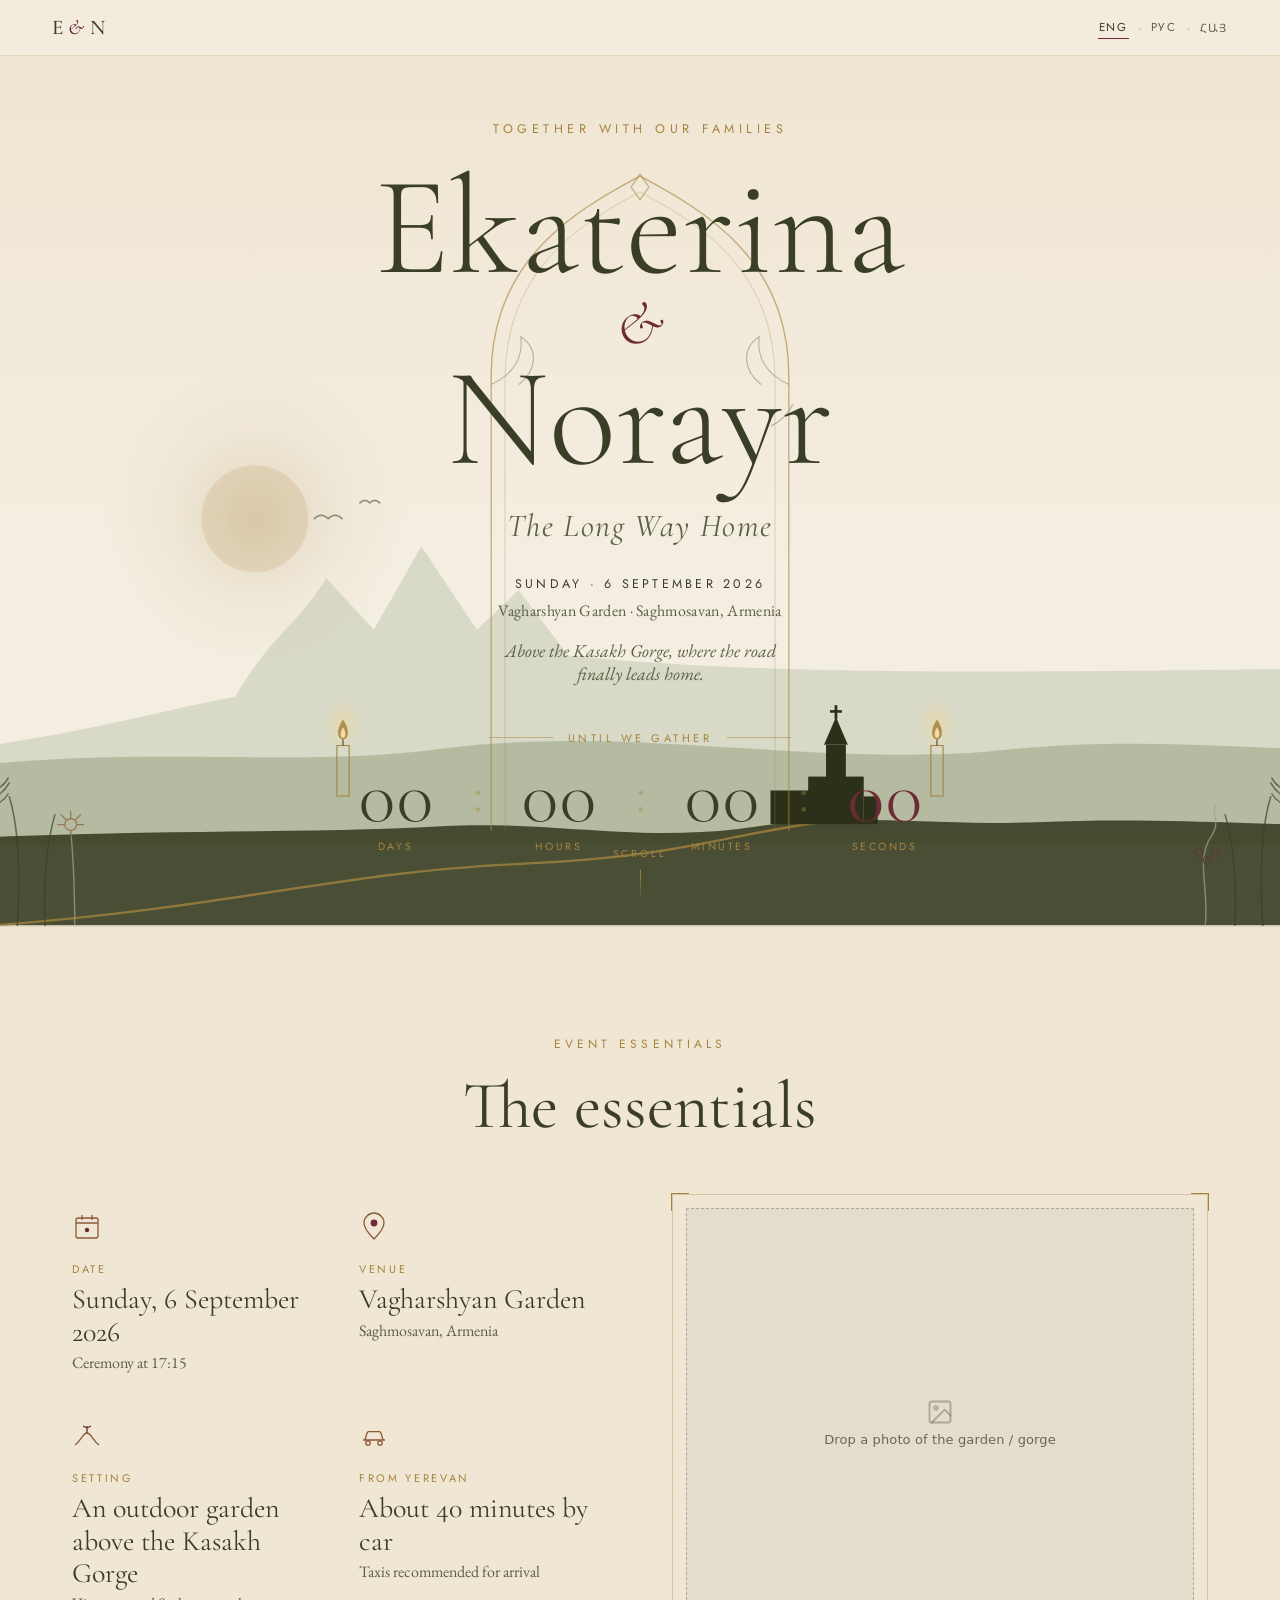
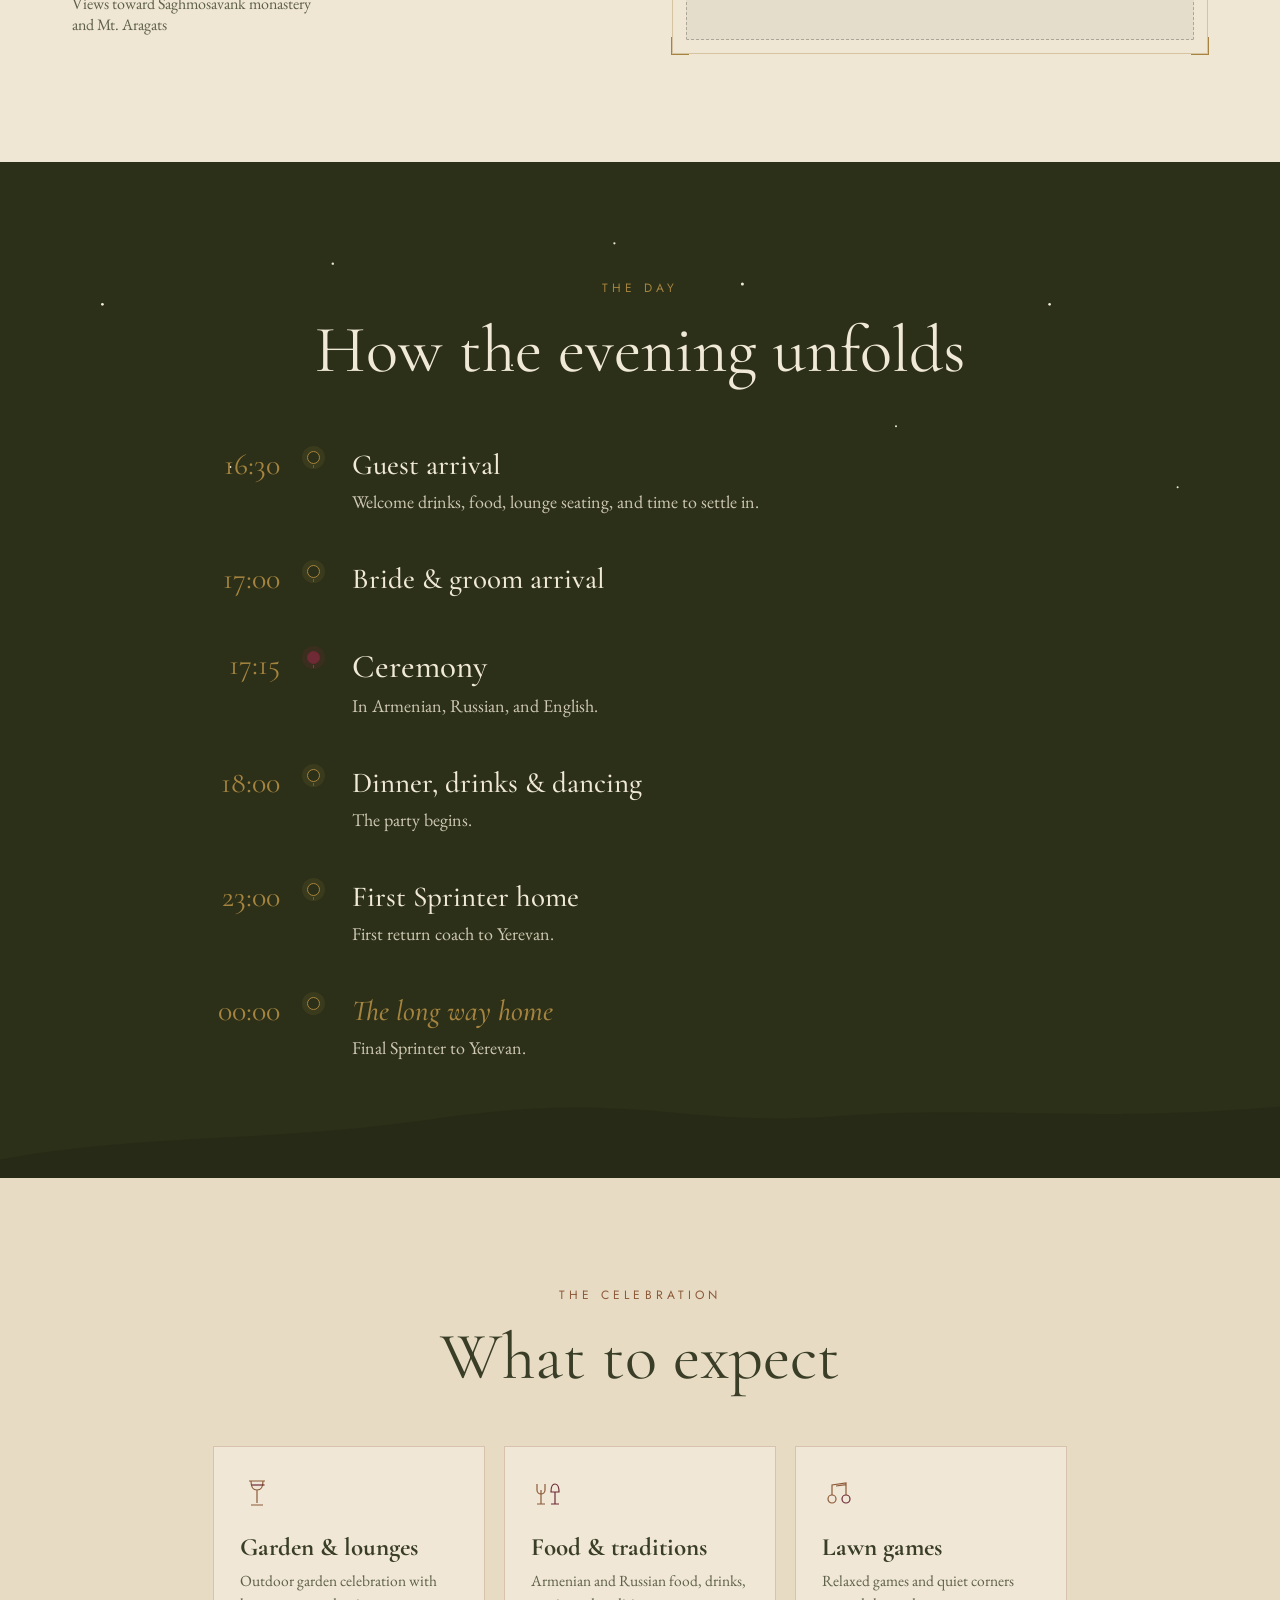
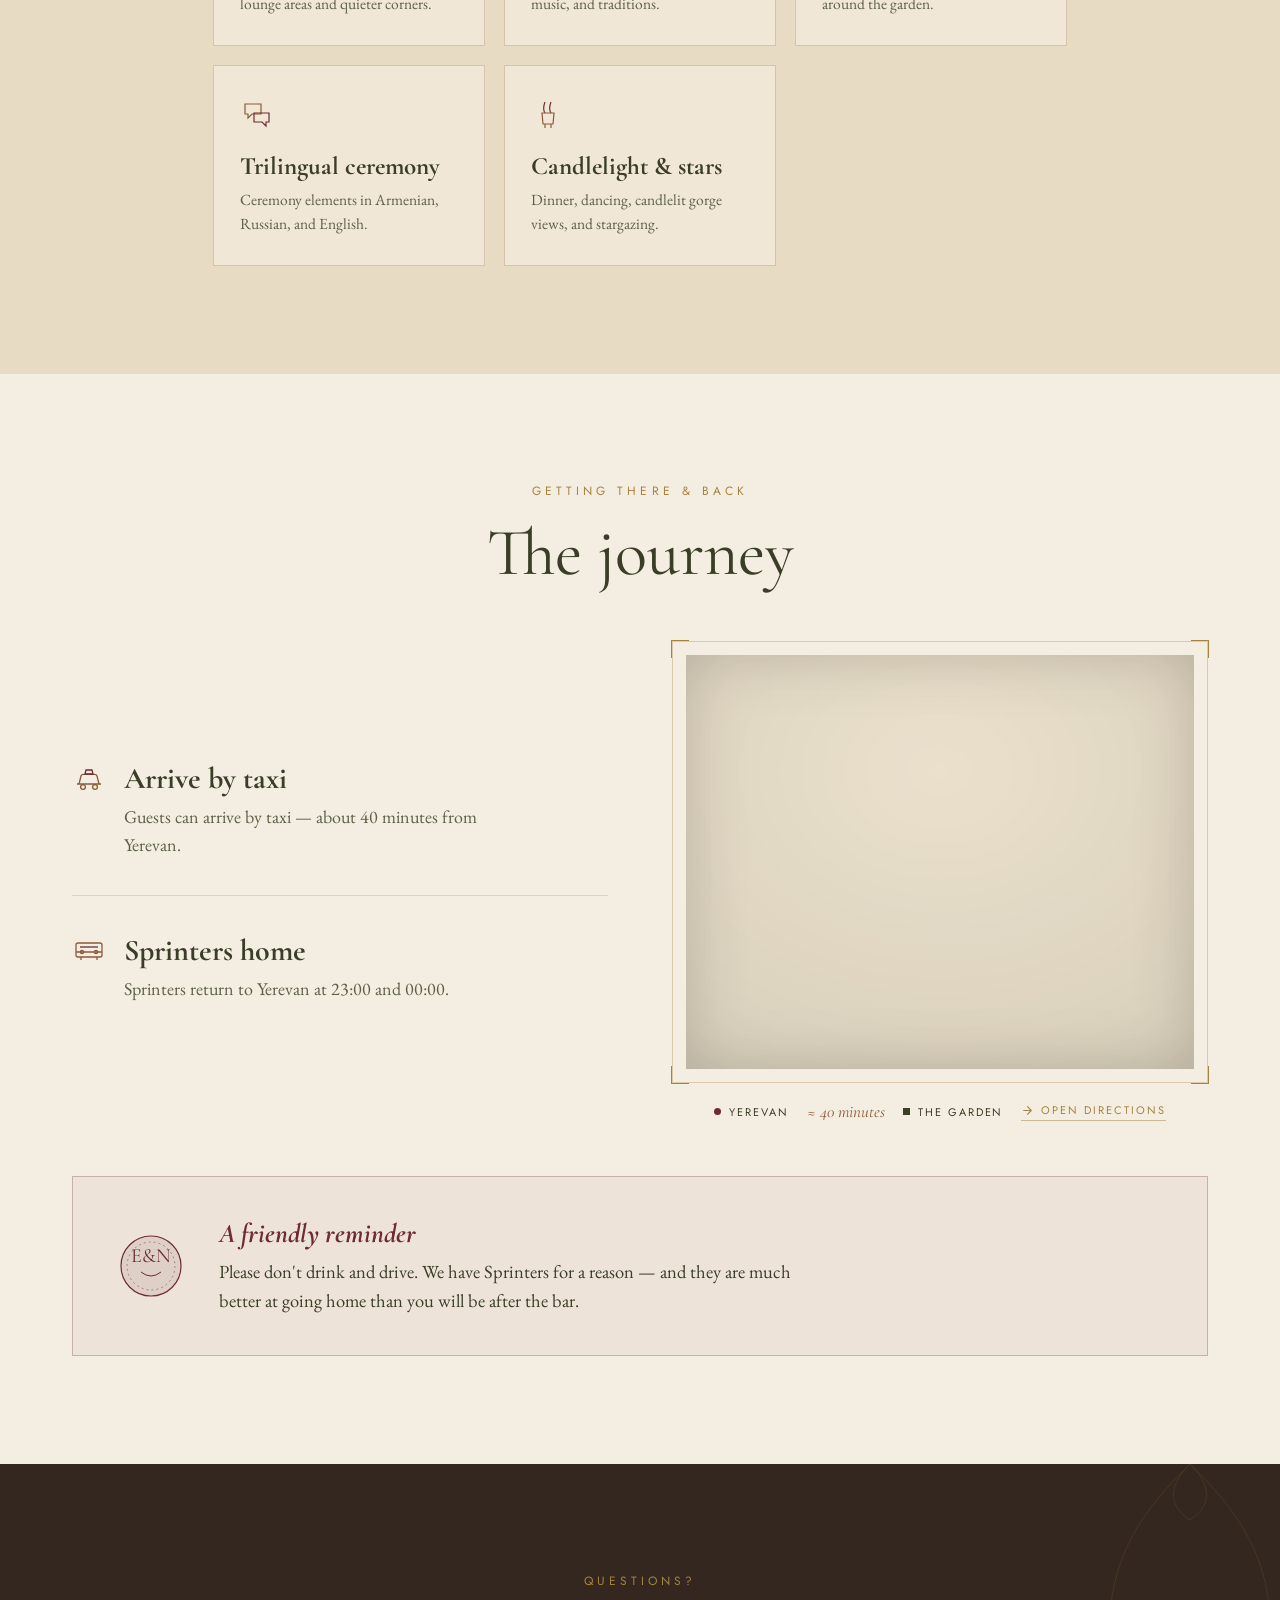
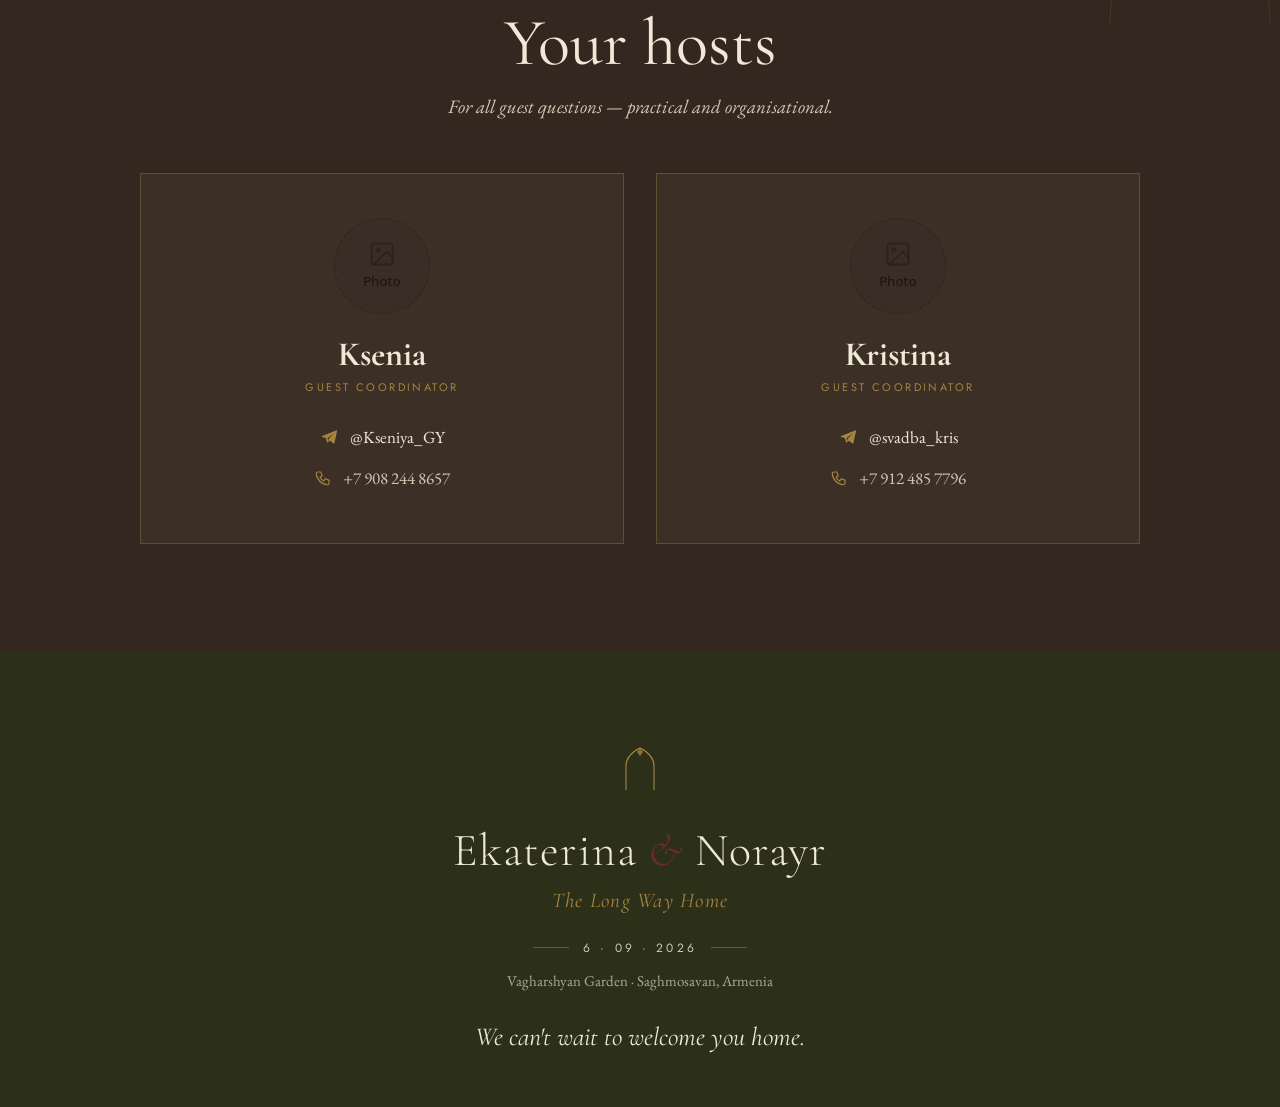
==== site/index.html @ d7fe20a7 "Fix venue map pin to exact Vagharshyan Garden coordinates The marker was at 40.3289,44.3964 — that r" ====
<!DOCTYPE html>
<html lang="en">
<head>
<meta charset="utf-8">
<meta name="viewport" content="width=device-width, initial-scale=1">
<meta name="color-scheme" content="light">
<meta name="theme-color" content="#f4eee2">
<meta name="referrer" content="strict-origin-when-cross-origin">
<title>Ekaterina & Norayr · The Long Way Home</title>
<meta name="description" content="The Long Way Home — Ekaterina & Norayr, Sunday 6 September 2026, Vagharshyan Garden above the Kasakh Gorge, Armenia.">

<!-- ============================================================
     Public URL. ↓↓↓ When you point a custom domain at the site,
     replace this ONE value and the og:image / canonical / sitemap
     URLs follow. Default assumes GitHub Pages for the Nor246/Wedding
     repo: https://nor246.github.io/Wedding/
     ============================================================ -->
<link rel="canonical" href="https://nor246.github.io/Wedding/">

<!-- Open Graph (WhatsApp, Telegram, iMessage, Facebook) -->
<meta property="og:type" content="website">
<meta property="og:site_name" content="Ekaterina & Norayr">
<meta property="og:title" content="Ekaterina & Norayr · The Long Way Home">
<meta property="og:description" content="Sunday 6 September 2026 · Vagharshyan Garden, Saghmosavan, Armenia. Above the Kasakh Gorge, where the road finally leads home.">
<meta property="og:url" content="https://nor246.github.io/Wedding/">
<meta property="og:image" content="https://nor246.github.io/Wedding/og-image.png">
<meta property="og:image:width" content="1200">
<meta property="og:image:height" content="630">
<meta property="og:image:alt" content="Ekaterina & Norayr — The Long Way Home, 6 September 2026">
<meta property="og:locale" content="en_US">
<meta property="og:locale:alternate" content="ru_RU">
<meta property="og:locale:alternate" content="hy_AM">

<!-- Twitter / X -->
<meta name="twitter:card" content="summary_large_image">
<meta name="twitter:title" content="Ekaterina & Norayr · The Long Way Home">
<meta name="twitter:description" content="Sunday 6 September 2026 · Vagharshyan Garden, Saghmosavan, Armenia.">
<meta name="twitter:image" content="https://nor246.github.io/Wedding/og-image.png">

<!-- Icons -->
<link rel="icon" href="favicon.svg" type="image/svg+xml">
<link rel="icon" href="favicon-32.png" sizes="32x32" type="image/png">
<link rel="apple-touch-icon" href="apple-touch-icon.png">
<link rel="manifest" href="site.webmanifest">

<link rel="preconnect" href="https://fonts.googleapis.com">
<link rel="preconnect" href="https://fonts.gstatic.com" crossorigin>
<link href="https://fonts.googleapis.com/css2?family=Cormorant+Garamond:ital,wght@0,300;0,400;0,500;0,600;1,300;1,400;1,500&family=EB+Garamond:ital,wght@0,400;0,500;1,400&family=Jost:wght@300;400;500&family=Noto+Serif+Armenian:wght@300;400;500;600&family=Noto+Sans+Armenian:wght@300;400;500&display=swap" rel="stylesheet">
<link rel="stylesheet" href="css/styles.css">
<script src="js/image-slot.js" defer></script>
<script src="js/main.js" defer></script>
</head>
<body>
<a class="skip-link" href="#main">Skip to content</a>
<div id="top" style="--linen:#f4eee2;--linen2:#efe6d4;--stone:#e7dbc4;--sand:#dbcdb0;--olive:#3b4025;--olive-deep:#2c3019;--ink:#3a3e26;--ink-soft:#5d6047;--sage:#9aa583;--sage-soft:#bcc3aa;--cognac:#8c5a38;--leather:#33271f;--brass:#a6843f;--wine:#6e2a35;--accent:#6e2a35;--cream:#f1e9d8;--cream-soft:#cfc8b2;--sky-top:#efe4d0;--sky-bot:#f4eee2;--glow:0.55;position:relative;width:100%;min-height:100vh;background:var(--linen);font-family:'EB Garamond','Noto Serif Armenian',serif;color:var(--ink)">

<!-- ============ NAV ============ -->
<nav aria-label="Primary" style="position:fixed;top:0;left:0;right:0;z-index:60;display:flex;align-items:center;justify-content:space-between;padding:15px clamp(18px,5vw,52px);backdrop-filter:blur(11px);-webkit-backdrop-filter:blur(11px);background:rgba(244,238,226,.74);border-bottom:1px solid rgba(166,132,63,.2)">
  <a href="#top" aria-label="Ekaterina & Norayr — home" style="font-family:'Cormorant Garamond',serif;font-weight:500;font-size:21px;letter-spacing:.12em;color:var(--ink);text-decoration:none">E<span style="color:var(--accent);font-style:italic;margin:0 .14em">&amp;</span>N</a>
  <div role="group" aria-label="Language" style="display:flex;align-items:center;gap:9px">
    <button class="lang-btn" data-lang="en" lang="en" aria-pressed="true" style="background:none;border:none;border-bottom:1px solid var(--accent);cursor:pointer;font-family:'Jost','Noto Sans Armenian',sans-serif;font-size:11.5px;letter-spacing:.14em;color:var(--ink);padding:3px 1px">ENG</button>
    <span aria-hidden="true" style="color:var(--brass);opacity:.5">·</span>
    <button class="lang-btn" data-lang="ru" lang="ru" aria-pressed="false" style="background:none;border:none;border-bottom:1px solid transparent;cursor:pointer;font-family:'Jost','Noto Sans Armenian',sans-serif;font-size:11.5px;letter-spacing:.14em;color:var(--ink-soft);padding:3px 1px">РУС</button>
    <span aria-hidden="true" style="color:var(--brass);opacity:.5">·</span>
    <button class="lang-btn" data-lang="hy" lang="hy" aria-pressed="false" style="background:none;border:none;border-bottom:1px solid transparent;cursor:pointer;font-family:'Noto Sans Armenian',sans-serif;font-size:11.5px;letter-spacing:.1em;color:var(--ink-soft);padding:3px 1px">ՀԱՅ</button>
  </div>
</nav>
<main id="main">

<!-- ============ HERO ============ -->
<header style="position:relative;min-height:100vh;display:flex;flex-direction:column;align-items:center;justify-content:center;text-align:center;padding:120px clamp(18px,5vw,52px) 72px;overflow:hidden;background:linear-gradient(180deg,var(--sky-top),var(--sky-bot) 62%)">

  <!-- landscape (gorge + monastery) -->
  <div data-scene="gorge" data-parallax data-speed="0.10" style="position:absolute;left:-2%;right:-2%;bottom:0;height:60%;z-index:1;pointer-events:none">
    <svg aria-hidden="true" focusable="false" viewBox="0 0 1440 560" preserveAspectRatio="xMidYMax slice" width="100%" height="100%" style="display:block">
      <defs>
        <radialGradient id="sun" cx="50%" cy="50%" r="50%">
          <stop offset="0%" stop-color="var(--brass)" stop-opacity="0.4"/>
          <stop offset="60%" stop-color="var(--brass)" stop-opacity="0.08"/>
          <stop offset="100%" stop-color="var(--brass)" stop-opacity="0"/>
        </radialGradient>
      </defs>
      <circle cx="332" cy="150" r="150" fill="url(#sun)" style="opacity:var(--glow)"/>
      <circle cx="332" cy="150" r="54" fill="var(--brass)" opacity="0.16"/>
      <!-- distant Mt Aragats massif -->
      <path d="M-40,392 C150,372 230,344 312,330 C352,262 372,262 404,210 L452,262 L500,178 L556,262 L598,222 L648,288 C840,308 1080,306 1480,300 L1480,470 L-40,470 Z" fill="var(--sage-soft)" opacity="0.5"/>
      <!-- mid ridge -->
      <path d="M-40,410 C200,372 360,404 520,382 C720,356 900,404 1100,382 C1250,368 1380,388 1480,382 L1480,478 L-40,478 Z" fill="var(--sage)" opacity="0.55"/>
      <!-- near plateau (gorge rim) -->
      <path d="M-40,476 C200,462 380,468 520,460 C640,454 720,478 840,460 C940,446 1010,460 1120,456 C1260,450 1380,462 1480,458 L1480,560 L-40,560 Z" fill="var(--olive)" opacity="0.92"/>
      <!-- winding road home (draws in) -->
      <path pathLength="1" d="M70,560 C320,540 420,506 600,498 C760,491 800,470 902,456" fill="none" stroke="var(--brass)" stroke-width="2.4" stroke-linecap="round" opacity="0.75" style="stroke-dasharray:1;stroke-dashoffset:1;animation:drawIn 2.6s ease .5s forwards"/>
      <!-- Saghmosavank silhouette -->
      <g fill="var(--olive-deep)">
        <rect x="852" y="424" width="40" height="34"/>
        <rect x="890" y="410" width="56" height="48"/>
        <rect x="946" y="430" width="14" height="28"/>
        <rect x="908" y="378" width="20" height="34"/>
        <path d="M906,378 L918,350 L930,378 Z"/>
        <rect x="916.6" y="338" width="2.8" height="14"/>
        <rect x="912" y="343" width="12" height="2.6"/>
      </g>
      <!-- birds -->
      <g fill="none" stroke="var(--olive-deep)" stroke-width="1.6" stroke-linecap="round" opacity="0.5">
        <path d="M392,150 q7,-7 14,0 q7,-7 14,0"/>
        <path d="M438,134 q5,-5 10,0 q5,-5 10,0"/>
      </g>
    </svg>
  </div>

  <!-- foreground botanicals -->
  <div data-parallax data-speed="0.26" style="position:absolute;left:0;right:0;bottom:0;height:30%;z-index:3;pointer-events:none">
    <svg aria-hidden="true" focusable="false" viewBox="0 0 1440 280" preserveAspectRatio="xMidYMax slice" width="100%" height="100%" style="display:block">
      <g fill="none" stroke="var(--olive)" stroke-width="1.5" stroke-linecap="round" opacity="0.7">
        <!-- left wheat / grasses -->
        <path d="M64,280 C58,220 60,180 70,150"/>
        <path d="M92,280 C96,214 92,176 84,150"/>
        <path d="M120,280 C118,230 122,196 130,168"/>
        <g stroke-width="1.3">
          <path d="M70,150 q-9,-5 -14,-14 M70,150 q9,-5 14,-14 M70,143 q-9,-4 -13,-12 M70,143 q9,-4 13,-12 M70,158 q-9,-4 -13,-11 M70,158 q9,-4 13,-11"/>
        </g>
        <!-- a wildflower left -->
        <path d="M150,280 C150,236 148,206 146,184" stroke="var(--sage)"/>
        <g stroke="var(--cognac)" stroke-width="1.3"><circle cx="146" cy="178" r="6" fill="none"/><path d="M146,172 v-7 M146,184 v6 M140,178 h-7 M152,178 h7 M141,173 l-5,-5 M151,173 l5,-5"/></g>
        <!-- right wheat / grasses -->
        <path d="M1376,280 C1382,220 1380,180 1370,150"/>
        <path d="M1348,280 C1344,214 1348,176 1356,150"/>
        <path d="M1320,280 C1322,230 1318,196 1310,168"/>
        <g stroke-width="1.3"><path d="M1370,150 q-9,-5 -14,-14 M1370,150 q9,-5 14,-14 M1370,143 q-9,-4 -13,-12 M1370,143 q9,-4 13,-12 M1370,158 q-9,-4 -13,-11 M1370,158 q9,-4 13,-11"/></g>
        <!-- grapevine right -->
        <path d="M1290,280 C1294,240 1280,214 1296,190 C1306,176 1296,166 1300,158" stroke="var(--sage)"/>
        <g stroke="var(--wine)" stroke-width="1.1" fill="none"><circle cx="1284" cy="206" r="4"/><circle cx="1292" cy="214" r="4"/><circle cx="1300" cy="208" r="4"/></g>
      </g>
    </svg>
  </div>

  <!-- ceremony arch behind content -->
  <svg aria-hidden="true" focusable="false" data-scene="arch" viewBox="0 0 600 780" preserveAspectRatio="xMidYMid meet" style="position:absolute;left:50%;top:48%;transform:translate(-50%,-50%);width:min(640px,94vw);height:min(86vh,820px);z-index:2;pointer-events:none">
    <path pathLength="1" d="M150,780 L150,322 C150,206 232,156 300,120 C368,156 450,206 450,322 L450,780" fill="none" stroke="var(--brass)" stroke-width="1.4" opacity="0.6" style="stroke-dasharray:1;stroke-dashoffset:1;animation:drawIn 2.8s ease .3s forwards"/>
    <path pathLength="1" d="M164,780 L164,326 C164,214 240,168 300,136 C360,168 436,214 436,326 L436,780" fill="none" stroke="var(--brass)" stroke-width="0.9" opacity="0.34" style="stroke-dasharray:1;stroke-dashoffset:1;animation:drawIn 2.8s ease .5s forwards"/>
    <!-- keystone -->
    <path d="M300,118 l9,13 l-9,13 l-9,-13 Z" fill="none" stroke="var(--brass)" stroke-width="1.2" opacity="0.6"/>
    <!-- climbing sprigs at springline -->
    <g fill="none" stroke="var(--sage)" stroke-width="1.2" opacity="0.7">
      <path d="M150,330 C176,318 182,300 180,282 C198,294 196,316 178,330"/>
      <path d="M450,330 C424,318 418,300 420,282 C402,294 404,316 422,330"/>
      <path d="M168,372 q-16,-8 -22,-22 M432,372 q16,-8 22,-22"/>
    </g>
  </svg>

  <!-- candles flanking -->
  <svg aria-hidden="true" focusable="false" style="position:absolute;left:max(6%,calc(50% - 320px));bottom:13%;width:46px;z-index:4;pointer-events:none" viewBox="0 0 60 140">
    <defs><radialGradient id="cg1" cx="50%" cy="40%" r="50%"><stop offset="0%" stop-color="#f4dca0" stop-opacity="0.9"/><stop offset="100%" stop-color="#f4dca0" stop-opacity="0"/></radialGradient></defs>
    <ellipse cx="30" cy="40" rx="26" ry="34" fill="url(#cg1)" style="opacity:var(--glow)"/>
    <rect x="22" y="62" width="16" height="66" fill="none" stroke="var(--brass)" stroke-width="1.4"/>
    <line x1="30" y1="62" x2="30" y2="54" stroke="var(--olive)" stroke-width="1.4"/>
    <g style="transform-origin:30px 48px;animation:flicker 2.6s ease-in-out infinite">
      <path d="M30,28 C40,42 37,54 30,54 C23,54 20,42 30,28 Z" fill="var(--brass)" opacity="0.85"/>
      <path d="M30,38 C35,45 33,52 30,52 C27,52 25,46 30,38 Z" fill="#f4dca0"/>
    </g>
  </svg>
  <svg aria-hidden="true" focusable="false" style="position:absolute;right:max(6%,calc(50% - 320px));bottom:13%;width:46px;z-index:4;pointer-events:none" viewBox="0 0 60 140">
    <defs><radialGradient id="cg2" cx="50%" cy="40%" r="50%"><stop offset="0%" stop-color="#f4dca0" stop-opacity="0.9"/><stop offset="100%" stop-color="#f4dca0" stop-opacity="0"/></radialGradient></defs>
    <ellipse cx="30" cy="40" rx="26" ry="34" fill="url(#cg2)" style="opacity:var(--glow)"/>
    <rect x="22" y="62" width="16" height="66" fill="none" stroke="var(--brass)" stroke-width="1.4"/>
    <line x1="30" y1="62" x2="30" y2="54" stroke="var(--olive)" stroke-width="1.4"/>
    <g style="transform-origin:30px 48px;animation:flicker 2.9s ease-in-out infinite .4s">
      <path d="M30,28 C40,42 37,54 30,54 C23,54 20,42 30,28 Z" fill="var(--brass)" opacity="0.85"/>
      <path d="M30,38 C35,45 33,52 30,52 C27,52 25,46 30,38 Z" fill="#f4dca0"/>
    </g>
  </svg>

  <!-- hero content -->
  <div style="position:relative;z-index:5;display:flex;flex-direction:column;align-items:center;max-width:760px">
    <p data-i18n="hero.eyebrow" style="font-family:'Jost','Noto Sans Armenian',sans-serif;font-size:12.5px;font-weight:400;letter-spacing:.36em;text-transform:uppercase;color:var(--brass);margin:0 0 26px;animation:reveal 1s ease .1s both">Together with our families</p>
    <h1 style="margin:0;font-family:'Cormorant Garamond','Noto Serif Armenian',serif;font-weight:300;line-height:.92;color:var(--ink);letter-spacing:.012em">
      <span data-i18n="hero.n1" style="display:block;font-size:clamp(52px,11vw,140px);animation:reveal 1.1s ease .2s both">Ekaterina</span>
      <span style="display:block;font-style:italic;font-weight:300;color:var(--accent);font-size:clamp(26px,5vw,62px);margin:.04em 0;animation:reveal 1.1s ease .34s both">&amp;</span>
      <span data-i18n="hero.n2" style="display:block;font-size:clamp(52px,11vw,140px);animation:reveal 1.1s ease .46s both">Norayr</span>
    </h1>
    <p data-i18n="hero.tagline" style="font-family:'Cormorant Garamond','Noto Serif Armenian',serif;font-style:italic;font-weight:400;font-size:clamp(19px,2.5vw,32px);color:var(--ink-soft);letter-spacing:.05em;margin:22px 0 0;animation:reveal 1.1s ease .6s both">The Long Way Home</p>

    <div style="display:flex;flex-direction:column;align-items:center;gap:7px;margin-top:30px;animation:reveal 1.1s ease .74s both">
      <p data-i18n="hero.date" style="margin:0;font-family:'Jost','Noto Sans Armenian',sans-serif;font-size:12.5px;letter-spacing:.26em;text-transform:uppercase;color:var(--ink)">Sunday · 6 September 2026</p>
      <p data-i18n="hero.venue" style="margin:0;font-family:'EB Garamond','Noto Serif Armenian',serif;font-size:16px;color:var(--ink-soft);letter-spacing:.02em">Vagharshyan Garden · Saghmosavan, Armenia</p>
    </div>
    <p data-i18n="hero.line" style="font-family:'EB Garamond','Noto Serif Armenian',serif;font-style:italic;font-size:clamp(15px,1.5vw,18px);color:var(--ink-soft);max-width:32ch;margin:18px auto 0;opacity:.86;animation:reveal 1.1s ease .86s both">Above the Kasakh Gorge, where the road finally leads home.</p>

    <!-- countdown -->
    <div style="margin-top:clamp(30px,5vh,52px);display:flex;flex-direction:column;align-items:center;gap:18px;animation:reveal 1.1s ease 1s both">
      <div style="display:flex;align-items:center;gap:15px;color:var(--brass)">
        <div style="width:clamp(22px,7vw,64px);height:1px;background:var(--brass);opacity:.5"></div>
        <span data-i18n="hero.until" style="font-family:'Jost','Noto Sans Armenian',sans-serif;font-size:11px;letter-spacing:.32em;text-transform:uppercase">Until we gather</span>
        <div style="width:clamp(22px,7vw,64px);height:1px;background:var(--brass);opacity:.5"></div>
      </div>
      <div style="display:flex;align-items:flex-start;gap:clamp(13px,3vw,38px)">
        <div style="display:flex;flex-direction:column;align-items:center;gap:9px">
          <span id="cd-days" style="font-family:'Cormorant Garamond',serif;font-weight:300;font-size:clamp(42px,6vw,78px);line-height:.86;color:var(--ink);font-variant-numeric:tabular-nums">00</span>
          <span data-i18n="cd.days" style="font-family:'Jost','Noto Sans Armenian',sans-serif;font-size:10.5px;letter-spacing:.24em;text-transform:uppercase;color:var(--brass)">Days</span>
        </div>
        <span style="font-family:'Cormorant Garamond',serif;font-weight:300;font-size:clamp(34px,4.6vw,60px);line-height:1;color:var(--brass);opacity:.4">:</span>
        <div style="display:flex;flex-direction:column;align-items:center;gap:9px">
          <span id="cd-hours" style="font-family:'Cormorant Garamond',serif;font-weight:300;font-size:clamp(42px,6vw,78px);line-height:.86;color:var(--ink);font-variant-numeric:tabular-nums">00</span>
          <span data-i18n="cd.hours" style="font-family:'Jost','Noto Sans Armenian',sans-serif;font-size:10.5px;letter-spacing:.24em;text-transform:uppercase;color:var(--brass)">Hours</span>
        </div>
        <span style="font-family:'Cormorant Garamond',serif;font-weight:300;font-size:clamp(34px,4.6vw,60px);line-height:1;color:var(--brass);opacity:.4">:</span>
        <div style="display:flex;flex-direction:column;align-items:center;gap:9px">
          <span id="cd-mins" style="font-family:'Cormorant Garamond',serif;font-weight:300;font-size:clamp(42px,6vw,78px);line-height:.86;color:var(--ink);font-variant-numeric:tabular-nums">00</span>
          <span data-i18n="cd.minutes" style="font-family:'Jost','Noto Sans Armenian',sans-serif;font-size:10.5px;letter-spacing:.24em;text-transform:uppercase;color:var(--brass)">Minutes</span>
        </div>
        <span style="font-family:'Cormorant Garamond',serif;font-weight:300;font-size:clamp(34px,4.6vw,60px);line-height:1;color:var(--brass);opacity:.4">:</span>
        <div style="display:flex;flex-direction:column;align-items:center;gap:9px">
          <span id="cd-secs" style="font-family:'Cormorant Garamond',serif;font-weight:300;font-size:clamp(42px,6vw,78px);line-height:.86;color:var(--accent);font-variant-numeric:tabular-nums">00</span>
          <span data-i18n="cd.seconds" style="font-family:'Jost','Noto Sans Armenian',sans-serif;font-size:10.5px;letter-spacing:.24em;text-transform:uppercase;color:var(--brass)">Seconds</span>
        </div>
      </div>
    </div>
  </div>

  <!-- scroll cue -->
  <div style="position:absolute;bottom:26px;left:50%;transform:translateX(-50%);z-index:5;display:flex;flex-direction:column;align-items:center;gap:9px">
    <span data-i18n="hero.scroll" style="font-family:'Jost','Noto Sans Armenian',sans-serif;font-size:10px;letter-spacing:.3em;text-transform:uppercase;color:var(--brass)">Scroll</span>
    <div style="width:1px;height:30px;background:linear-gradient(var(--brass),transparent);animation:scrollcue 2.2s ease-in-out infinite"></div>
  </div>
</header>

<!-- ============ EVENT ESSENTIALS ============ -->
<section id="essentials" style="position:relative;padding:clamp(86px,12vh,148px) clamp(18px,6vw,72px);background:var(--linen2);border-top:1px solid rgba(166,132,63,.18)">
  <div style="width:100%;max-width:1180px;margin:0 auto">
    <div data-reveal style="text-align:center;margin-bottom:clamp(44px,6vh,74px)">
      <p data-i18n="ess.eyebrow" style="font-family:'Jost','Noto Sans Armenian',sans-serif;font-size:12px;letter-spacing:.34em;text-transform:uppercase;color:var(--brass);margin:0 0 18px">Event essentials</p>
      <h2 data-i18n="ess.title" style="margin:0;font-family:'Cormorant Garamond','Noto Serif Armenian',serif;font-weight:400;font-size:clamp(36px,5.2vw,68px);line-height:1.04;color:var(--ink)">The essentials</h2>
    </div>
    <div style="display:grid;grid-template-columns:repeat(auto-fit,minmax(290px,1fr));gap:clamp(30px,5vw,68px);align-items:center">
      <div style="display:grid;grid-template-columns:1fr 1fr;gap:clamp(30px,4vw,48px) clamp(26px,3vw,40px)">
        <div data-reveal>
          <svg aria-hidden="true" focusable="false" width="30" height="30" viewBox="0 0 30 30" fill="none" stroke="var(--cognac)" stroke-width="1.3" style="margin-bottom:14px"><rect x="4" y="6" width="22" height="20" rx="2"/><path d="M4 11 H26 M10 3 V8 M20 3 V8"/><circle cx="15" cy="18" r="2.2" fill="var(--accent)" stroke="none"/></svg>
          <p data-i18n="ess.dateLabel" style="margin:0 0 6px;font-family:'Jost','Noto Sans Armenian',sans-serif;font-size:11px;letter-spacing:.24em;text-transform:uppercase;color:var(--brass)">Date</p>
          <p data-i18n="ess.dateVal" style="margin:0 0 4px;font-family:'Cormorant Garamond','Noto Serif Armenian',serif;font-size:clamp(22px,2.4vw,28px);color:var(--ink);line-height:1.16">Sunday, 6 September 2026</p>
          <p data-i18n="ess.dateSub" style="margin:0;font-family:'EB Garamond','Noto Serif Armenian',serif;font-size:16px;color:var(--ink-soft)">Ceremony at 17:15</p>
        </div>
        <div data-reveal data-delay="80">
          <svg aria-hidden="true" focusable="false" width="30" height="30" viewBox="0 0 30 30" fill="none" stroke="var(--cognac)" stroke-width="1.3" style="margin-bottom:14px"><path d="M15 27 C7 19 5 14 5 11 a10 10 0 0 1 20 0 C25 14 23 19 15 27 Z"/><circle cx="15" cy="11" r="3.4" fill="var(--accent)" stroke="none"/></svg>
          <p data-i18n="ess.venueLabel" style="margin:0 0 6px;font-family:'Jost','Noto Sans Armenian',sans-serif;font-size:11px;letter-spacing:.24em;text-transform:uppercase;color:var(--brass)">Venue</p>
          <p data-i18n="ess.venueVal" style="margin:0 0 4px;font-family:'Cormorant Garamond','Noto Serif Armenian',serif;font-size:clamp(22px,2.4vw,28px);color:var(--ink);line-height:1.16">Vagharshyan Garden</p>
          <p data-i18n="ess.venueSub" style="margin:0;font-family:'EB Garamond','Noto Serif Armenian',serif;font-size:16px;color:var(--ink-soft)">Saghmosavan, Armenia</p>
        </div>
        <div data-reveal data-delay="160">
          <svg aria-hidden="true" focusable="false" width="30" height="30" viewBox="0 0 30 30" fill="none" stroke="var(--cognac)" stroke-width="1.3" style="margin-bottom:14px"><path d="M3 24 C9 20 11 12 15 12 C19 12 21 20 27 24"/><path d="M15 12 V5 M15 7 C13 6 11 5 11 5 M15 7 C17 6 19 5 19 5" stroke="var(--accent)"/></svg>
          <p data-i18n="ess.setLabel" style="margin:0 0 6px;font-family:'Jost','Noto Sans Armenian',sans-serif;font-size:11px;letter-spacing:.24em;text-transform:uppercase;color:var(--brass)">Setting</p>
          <p data-i18n="ess.setVal" style="margin:0 0 4px;font-family:'Cormorant Garamond','Noto Serif Armenian',serif;font-size:clamp(22px,2.4vw,28px);color:var(--ink);line-height:1.16">An outdoor garden above the Kasakh Gorge</p>
          <p data-i18n="ess.setSub" style="margin:0;font-family:'EB Garamond','Noto Serif Armenian',serif;font-size:16px;color:var(--ink-soft)">Views toward Saghmosavank monastery and Mt. Aragats</p>
        </div>
        <div data-reveal data-delay="240">
          <svg aria-hidden="true" focusable="false" width="30" height="30" viewBox="0 0 30 30" fill="none" stroke="var(--cognac)" stroke-width="1.3" style="margin-bottom:14px"><path d="M4 19 h22 M6 19 l2-7 a2 2 0 0 1 2-1.4 h10 a2 2 0 0 1 2 1.4 l2 7"/><circle cx="9" cy="22" r="2.2"/><circle cx="21" cy="22" r="2.2"/></svg>
          <p data-i18n="ess.travLabel" style="margin:0 0 6px;font-family:'Jost','Noto Sans Armenian',sans-serif;font-size:11px;letter-spacing:.24em;text-transform:uppercase;color:var(--brass)">From Yerevan</p>
          <p data-i18n="ess.travVal" style="margin:0 0 4px;font-family:'Cormorant Garamond','Noto Serif Armenian',serif;font-size:clamp(22px,2.4vw,28px);color:var(--ink);line-height:1.16">About 40 minutes by car</p>
          <p data-i18n="ess.travSub" style="margin:0;font-family:'EB Garamond','Noto Serif Armenian',serif;font-size:16px;color:var(--ink-soft)">Taxis recommended for arrival</p>
        </div>
      </div>
      <div data-reveal data-delay="120" style="position:relative;padding:14px">
        <div style="position:absolute;inset:0;border:1px solid rgba(166,132,63,.34)"></div>
        <div style="position:absolute;top:-1px;left:-1px;width:18px;height:18px;border-top:1px solid var(--brass);border-left:1px solid var(--brass)"></div>
        <div style="position:absolute;top:-1px;right:-1px;width:18px;height:18px;border-top:1px solid var(--brass);border-right:1px solid var(--brass)"></div>
        <div style="position:absolute;bottom:-1px;left:-1px;width:18px;height:18px;border-bottom:1px solid var(--brass);border-left:1px solid var(--brass)"></div>
        <div style="position:absolute;bottom:-1px;right:-1px;width:18px;height:18px;border-bottom:1px solid var(--brass);border-right:1px solid var(--brass)"></div>
        <image-slot id="lwh-garden" shape="rounded" radius="1" fit="cover" placeholder="Drop a photo of the garden / gorge" style="display:block;width:100%;height:clamp(360px,48vh,520px)"></image-slot>
      </div>
    </div>
  </div>
</section>

<!-- ============ DAY TIMELINE (dark, candlelit) ============ -->
<section id="timeline" style="position:relative;padding:clamp(90px,13vh,160px) clamp(18px,6vw,72px);background:var(--olive-deep);overflow:hidden">
  <!-- stars -->
  <div data-parallax data-speed="0.06" style="position:absolute;inset:0;pointer-events:none">
    <svg aria-hidden="true" focusable="false" width="100%" height="100%" preserveAspectRatio="none" style="position:absolute;inset:0">
      <g fill="var(--cream)">
        <circle cx="8%" cy="14%" r="1.4" style="animation:twinkle 4s ease-in-out infinite"/>
        <circle cx="18%" cy="30%" r="1" style="animation:twinkle 5s ease-in-out infinite .6s"/>
        <circle cx="26%" cy="10%" r="1.2" style="animation:twinkle 3.4s ease-in-out infinite 1s"/>
        <circle cx="40%" cy="20%" r="1" style="animation:twinkle 4.6s ease-in-out infinite .3s"/>
        <circle cx="58%" cy="12%" r="1.5" style="animation:twinkle 3.8s ease-in-out infinite .9s"/>
        <circle cx="70%" cy="26%" r="1" style="animation:twinkle 5.2s ease-in-out infinite .2s"/>
        <circle cx="82%" cy="14%" r="1.3" style="animation:twinkle 4.2s ease-in-out infinite 1.3s"/>
        <circle cx="92%" cy="32%" r="1" style="animation:twinkle 4.8s ease-in-out infinite .5s"/>
        <circle cx="48%" cy="8%" r="1.1" style="animation:twinkle 4s ease-in-out infinite 1.6s"/>
        <circle cx="34%" cy="34%" r="1" style="animation:twinkle 5.4s ease-in-out infinite .8s"/>
      </g>
    </svg>
  </div>
  <!-- faint gorge silhouette bottom -->
  <svg aria-hidden="true" focusable="false" viewBox="0 0 1440 200" preserveAspectRatio="xMidYMax slice" width="100%" height="200" style="position:absolute;left:0;right:0;bottom:0;opacity:.4;pointer-events:none"><path d="M0,200 C180,150 320,170 520,140 C720,112 760,150 920,138 C1080,126 1200,150 1440,120 L1440,200 Z" fill="#222512"/></svg>

  <div style="position:relative;z-index:2;width:100%;max-width:900px;margin:0 auto">
    <div data-reveal style="text-align:center;margin-bottom:clamp(48px,7vh,84px)">
      <p data-i18n="tl.eyebrow" style="font-family:'Jost','Noto Sans Armenian',sans-serif;font-size:12px;letter-spacing:.34em;text-transform:uppercase;color:var(--brass);margin:0 0 18px">The day</p>
      <h2 data-i18n="tl.title" style="margin:0;font-family:'Cormorant Garamond','Noto Serif Armenian',serif;font-weight:400;font-size:clamp(36px,5.2vw,68px);line-height:1.04;color:var(--cream)">How the evening unfolds</h2>
    </div>

    <div style="display:flex;flex-direction:column">
      <!-- row -->
      <div data-reveal style="display:grid;grid-template-columns:clamp(58px,12vw,104px) 38px 1fr;align-items:start">
        <div style="text-align:right;padding-right:14px;font-family:'Cormorant Garamond',serif;font-size:clamp(22px,2.5vw,30px);color:var(--brass);line-height:1.1;padding-top:1px">16:30</div>
        <div style="position:relative;display:flex;justify-content:center">
          <div style="width:13px;height:13px;border-radius:50%;border:1.5px solid var(--brass);background:var(--olive-deep);z-index:2;margin-top:4px;box-shadow:0 0 0 5px rgba(166,132,63,.12)"></div>
          <div data-line style="position:absolute;top:18px;bottom:-4px;width:0;border-left:1.5px dashed rgba(166,132,63,.5);transform:scaleY(0);transform-origin:top"></div>
        </div>
        <div style="padding:0 0 clamp(34px,5vh,58px) clamp(10px,2vw,20px)">
          <h3 data-i18n="tl.h1" style="margin:0 0 6px;font-family:'Cormorant Garamond','Noto Serif Armenian',serif;font-weight:500;font-size:clamp(22px,2.5vw,29px);color:var(--cream)">Guest arrival</h3>
          <p data-i18n="tl.d1" style="margin:0;font-family:'EB Garamond','Noto Serif Armenian',serif;font-size:clamp(15px,1.5vw,18px);color:var(--cream-soft);line-height:1.55;max-width:46ch">Welcome drinks, food, lounge seating, and time to settle in.</p>
        </div>
      </div>
      <div data-reveal data-delay="80" style="display:grid;grid-template-columns:clamp(58px,12vw,104px) 38px 1fr;align-items:start">
        <div style="text-align:right;padding-right:14px;font-family:'Cormorant Garamond',serif;font-size:clamp(22px,2.5vw,30px);color:var(--brass);line-height:1.1;padding-top:1px">17:00</div>
        <div style="position:relative;display:flex;justify-content:center">
          <div style="width:13px;height:13px;border-radius:50%;border:1.5px solid var(--brass);background:var(--olive-deep);z-index:2;margin-top:4px;box-shadow:0 0 0 5px rgba(166,132,63,.12)"></div>
          <div data-line style="position:absolute;top:18px;bottom:-4px;width:0;border-left:1.5px dashed rgba(166,132,63,.5);transform:scaleY(0);transform-origin:top"></div>
        </div>
        <div style="padding:0 0 clamp(34px,5vh,58px) clamp(10px,2vw,20px)">
          <h3 data-i18n="tl.h2" style="margin:0 0 6px;font-family:'Cormorant Garamond','Noto Serif Armenian',serif;font-weight:500;font-size:clamp(22px,2.5vw,29px);color:var(--cream)">Bride &amp; groom arrival</h3>
        </div>
      </div>
      <div data-reveal data-delay="160" style="display:grid;grid-template-columns:clamp(58px,12vw,104px) 38px 1fr;align-items:start">
        <div style="text-align:right;padding-right:14px;font-family:'Cormorant Garamond',serif;font-size:clamp(22px,2.5vw,30px);color:var(--brass);line-height:1.1;padding-top:1px">17:15</div>
        <div style="position:relative;display:flex;justify-content:center">
          <div style="width:13px;height:13px;border-radius:50%;border:1.5px solid var(--accent);background:var(--accent);z-index:2;margin-top:4px;box-shadow:0 0 0 5px rgba(110,42,53,.22)"></div>
          <div data-line style="position:absolute;top:18px;bottom:-4px;width:0;border-left:1.5px dashed rgba(166,132,63,.5);transform:scaleY(0);transform-origin:top"></div>
        </div>
        <div style="padding:0 0 clamp(34px,5vh,58px) clamp(10px,2vw,20px)">
          <h3 data-i18n="tl.h3" style="margin:0 0 6px;font-family:'Cormorant Garamond','Noto Serif Armenian',serif;font-weight:500;font-size:clamp(24px,2.8vw,33px);color:var(--cream)">Ceremony</h3>
          <p data-i18n="tl.d3" style="margin:0;font-family:'EB Garamond','Noto Serif Armenian',serif;font-size:clamp(15px,1.5vw,18px);color:var(--cream-soft);line-height:1.55;max-width:46ch">In Armenian, Russian, and English.</p>
        </div>
      </div>
      <div data-reveal data-delay="80" style="display:grid;grid-template-columns:clamp(58px,12vw,104px) 38px 1fr;align-items:start">
        <div style="text-align:right;padding-right:14px;font-family:'Cormorant Garamond',serif;font-size:clamp(22px,2.5vw,30px);color:var(--brass);line-height:1.1;padding-top:1px">18:00</div>
        <div style="position:relative;display:flex;justify-content:center">
          <div style="width:13px;height:13px;border-radius:50%;border:1.5px solid var(--brass);background:var(--olive-deep);z-index:2;margin-top:4px;box-shadow:0 0 0 5px rgba(166,132,63,.12)"></div>
          <div data-line style="position:absolute;top:18px;bottom:-4px;width:0;border-left:1.5px dashed rgba(166,132,63,.5);transform:scaleY(0);transform-origin:top"></div>
        </div>
        <div style="padding:0 0 clamp(34px,5vh,58px) clamp(10px,2vw,20px)">
          <h3 data-i18n="tl.h4" style="margin:0 0 6px;font-family:'Cormorant Garamond','Noto Serif Armenian',serif;font-weight:500;font-size:clamp(22px,2.5vw,29px);color:var(--cream)">Dinner, drinks &amp; dancing</h3>
          <p data-i18n="tl.d4" style="margin:0;font-family:'EB Garamond','Noto Serif Armenian',serif;font-size:clamp(15px,1.5vw,18px);color:var(--cream-soft);line-height:1.55;max-width:46ch">The party begins.</p>
        </div>
      </div>
      <div data-reveal data-delay="160" style="display:grid;grid-template-columns:clamp(58px,12vw,104px) 38px 1fr;align-items:start">
        <div style="text-align:right;padding-right:14px;font-family:'Cormorant Garamond',serif;font-size:clamp(22px,2.5vw,30px);color:var(--brass);line-height:1.1;padding-top:1px">23:00</div>
        <div style="position:relative;display:flex;justify-content:center">
          <div style="width:13px;height:13px;border-radius:50%;border:1.5px solid var(--brass);background:var(--olive-deep);z-index:2;margin-top:4px;box-shadow:0 0 0 5px rgba(166,132,63,.12)"></div>
          <div data-line style="position:absolute;top:18px;bottom:-4px;width:0;border-left:1.5px dashed rgba(166,132,63,.5);transform:scaleY(0);transform-origin:top"></div>
        </div>
        <div style="padding:0 0 clamp(34px,5vh,58px) clamp(10px,2vw,20px)">
          <h3 data-i18n="tl.h5" style="margin:0 0 6px;font-family:'Cormorant Garamond','Noto Serif Armenian',serif;font-weight:500;font-size:clamp(22px,2.5vw,29px);color:var(--cream)">First Sprinter home</h3>
          <p data-i18n="tl.d5" style="margin:0;font-family:'EB Garamond','Noto Serif Armenian',serif;font-size:clamp(15px,1.5vw,18px);color:var(--cream-soft);line-height:1.55;max-width:46ch">First return coach to Yerevan.</p>
        </div>
      </div>
      <div data-reveal data-delay="240" style="display:grid;grid-template-columns:clamp(58px,12vw,104px) 38px 1fr;align-items:start">
        <div style="text-align:right;padding-right:14px;font-family:'Cormorant Garamond',serif;font-size:clamp(22px,2.5vw,30px);color:var(--brass);line-height:1.1;padding-top:1px">00:00</div>
        <div style="position:relative;display:flex;justify-content:center">
          <div style="width:13px;height:13px;border-radius:50%;border:1.5px solid var(--brass);background:var(--olive-deep);z-index:2;margin-top:4px;box-shadow:0 0 0 5px rgba(166,132,63,.12)"></div>
        </div>
        <div style="padding:0 0 0 clamp(10px,2vw,20px)">
          <h3 data-i18n="tl.h6" style="margin:0 0 6px;font-family:'Cormorant Garamond','Noto Serif Armenian',serif;font-style:italic;font-weight:500;font-size:clamp(22px,2.5vw,29px);color:var(--brass)">The long way home</h3>
          <p data-i18n="tl.d6" style="margin:0;font-family:'EB Garamond','Noto Serif Armenian',serif;font-size:clamp(15px,1.5vw,18px);color:var(--cream-soft);line-height:1.55;max-width:46ch">Final Sprinter to Yerevan.</p>
        </div>
      </div>
    </div>
  </div>
</section>

<!-- ============ WHAT TO EXPECT ============ -->
<section id="celebration" style="position:relative;padding:clamp(86px,12vh,148px) clamp(18px,6vw,72px);background:var(--stone)">
  <div style="width:100%;max-width:1180px;margin:0 auto">
    <div data-reveal style="text-align:center;margin-bottom:clamp(44px,6vh,74px)">
      <p data-i18n="exp.eyebrow" style="font-family:'Jost','Noto Sans Armenian',sans-serif;font-size:12px;letter-spacing:.34em;text-transform:uppercase;color:var(--cognac);margin:0 0 18px">The celebration</p>
      <h2 data-i18n="exp.title" style="margin:0;font-family:'Cormorant Garamond','Noto Serif Armenian',serif;font-weight:400;font-size:clamp(36px,5.2vw,68px);line-height:1.04;color:var(--ink)">What to expect</h2>
    </div>
    <div style="display:grid;grid-template-columns:repeat(auto-fit,minmax(240px,272px));justify-content:center;gap:clamp(13px,1.5vw,20px)">
      <div data-reveal class="expect-card" style="padding:30px 26px;border:1px solid rgba(140,90,56,.26);background:rgba(255,251,242,.4)">
        <svg aria-hidden="true" focusable="false" width="34" height="34" viewBox="0 0 34 34" fill="none" stroke="var(--cognac)" stroke-width="1.2" style="margin-bottom:16px"><path d="M9 4 h16 M11 4 c0 7 2 9 6 9 s6-2 6-9 M17 13 v13 M11 28 h12"/><path d="M11.5 8 h13" stroke="var(--accent)"/></svg>
        <h3 data-i18n="exp.t1" style="margin:0 0 7px;font-family:'Cormorant Garamond','Noto Serif Armenian',serif;font-size:clamp(21px,2.2vw,25px);color:var(--ink)">Garden &amp; lounges</h3>
        <p data-i18n="exp.d1" style="margin:0;font-family:'EB Garamond','Noto Serif Armenian',serif;font-size:15.5px;color:var(--ink-soft);line-height:1.5">Outdoor garden celebration with lounge areas and quieter corners.</p>
      </div>
      <div data-reveal data-delay="60" class="expect-card" style="padding:30px 26px;border:1px solid rgba(140,90,56,.26);background:rgba(255,251,242,.4)">
        <svg aria-hidden="true" focusable="false" width="34" height="34" viewBox="0 0 34 34" fill="none" stroke="var(--cognac)" stroke-width="1.2" style="margin-bottom:16px"><path d="M6 7 v6 a4 4 0 0 0 8 0 V7 M10 13 v14 M6 27 h8"/><path d="M24 7 c-3 0-4 4-4 8 h8 c0-4-1-8-4-8 Z M24 15 v12 M20 27 h8" stroke="var(--accent)"/></svg>
        <h3 data-i18n="exp.t2" style="margin:0 0 7px;font-family:'Cormorant Garamond','Noto Serif Armenian',serif;font-size:clamp(21px,2.2vw,25px);color:var(--ink)">Food &amp; traditions</h3>
        <p data-i18n="exp.d2" style="margin:0;font-family:'EB Garamond','Noto Serif Armenian',serif;font-size:15.5px;color:var(--ink-soft);line-height:1.5">Armenian and Russian food, drinks, music, and traditions.</p>
      </div>
      <div data-reveal data-delay="60" class="expect-card" style="padding:30px 26px;border:1px solid rgba(140,90,56,.26);background:rgba(255,251,242,.4)">
        <svg aria-hidden="true" focusable="false" width="34" height="34" viewBox="0 0 34 34" fill="none" stroke="var(--cognac)" stroke-width="1.2" style="margin-bottom:16px"><circle cx="10" cy="22" r="4"/><circle cx="24" cy="22" r="4" stroke="var(--accent)"/><path d="M10 18 V8 l14-2 v12 M14 9 l10-1.4"/></svg>
        <h3 data-i18n="exp.t6" style="margin:0 0 7px;font-family:'Cormorant Garamond','Noto Serif Armenian',serif;font-size:clamp(21px,2.2vw,25px);color:var(--ink)">Lawn games</h3>
        <p data-i18n="exp.d6" style="margin:0;font-family:'EB Garamond','Noto Serif Armenian',serif;font-size:15.5px;color:var(--ink-soft);line-height:1.5">Relaxed games and quiet corners around the garden.</p>
      </div>
      <div data-reveal data-delay="120" class="expect-card" style="padding:30px 26px;border:1px solid rgba(140,90,56,.26);background:rgba(255,251,242,.4)">
        <svg aria-hidden="true" focusable="false" width="34" height="34" viewBox="0 0 34 34" fill="none" stroke="var(--cognac)" stroke-width="1.2" style="margin-bottom:16px"><path d="M5 8 h16 v10 H12 l-4 4 v-4 H5 Z"/><path d="M14 17 h15 v9 h-3 v4 l-4-4 h-8 Z" stroke="var(--accent)"/></svg>
        <h3 data-i18n="exp.t7" style="margin:0 0 7px;font-family:'Cormorant Garamond','Noto Serif Armenian',serif;font-size:clamp(21px,2.2vw,25px);color:var(--ink)">Trilingual ceremony</h3>
        <p data-i18n="exp.d7" style="margin:0;font-family:'EB Garamond','Noto Serif Armenian',serif;font-size:15.5px;color:var(--ink-soft);line-height:1.5">Ceremony elements in Armenian, Russian, and English.</p>
      </div>
      <div data-reveal data-delay="180" class="expect-card" style="padding:30px 26px;border:1px solid rgba(140,90,56,.26);background:rgba(255,251,242,.4)">
        <svg aria-hidden="true" focusable="false" width="34" height="34" viewBox="0 0 34 34" fill="none" stroke="var(--cognac)" stroke-width="1.2" style="margin-bottom:16px"><path d="M14 6 c-2 5-2 8 0 11 M20 6 c-2 5-2 8 0 11" stroke="var(--accent)"/><path d="M11 17 h12 l-1 11 h-10 Z M14 28 v4 M20 28 v4"/></svg>
        <h3 data-i18n="exp.t8" style="margin:0 0 7px;font-family:'Cormorant Garamond','Noto Serif Armenian',serif;font-size:clamp(21px,2.2vw,25px);color:var(--ink)">Candlelight &amp; stars</h3>
        <p data-i18n="exp.d8" style="margin:0;font-family:'EB Garamond','Noto Serif Armenian',serif;font-size:15.5px;color:var(--ink-soft);line-height:1.5">Dinner, dancing, candlelit gorge views, and stargazing.</p>
      </div>
    </div>
  </div>
</section>

<!-- ============ GETTING THERE & BACK ============ -->
<section id="travel" style="position:relative;padding:clamp(86px,12vh,148px) clamp(18px,6vw,72px);background:var(--linen)">
  <div style="width:100%;max-width:1180px;margin:0 auto">
    <div data-reveal style="text-align:center;margin-bottom:clamp(44px,6vh,74px)">
      <p data-i18n="trv.eyebrow" style="font-family:'Jost','Noto Sans Armenian',sans-serif;font-size:12px;letter-spacing:.34em;text-transform:uppercase;color:var(--brass);margin:0 0 18px">Getting there &amp; back</p>
      <h2 data-i18n="trv.title" style="margin:0;font-family:'Cormorant Garamond','Noto Serif Armenian',serif;font-weight:400;font-size:clamp(36px,5.2vw,68px);line-height:1.04;color:var(--ink)">The journey</h2>
    </div>
    <div style="display:grid;grid-template-columns:repeat(auto-fit,minmax(300px,1fr));gap:clamp(30px,5vw,64px);align-items:center;margin-bottom:clamp(40px,6vh,64px)">
      <div data-reveal style="display:flex;flex-direction:column;gap:clamp(28px,4vh,40px)">
        <div style="display:flex;gap:18px;align-items:flex-start">
          <svg aria-hidden="true" focusable="false" width="34" height="34" viewBox="0 0 34 34" fill="none" stroke="var(--cognac)" stroke-width="1.3" style="flex:none;margin-top:2px"><path d="M5 22 h24 M7 22 l2-8 a2.4 2.4 0 0 1 2.3-1.7 h11.4 a2.4 2.4 0 0 1 2.3 1.7 l2 8"/><circle cx="11" cy="25" r="2.4"/><circle cx="23" cy="25" r="2.4"/><path d="M14 8 h6 l1 4 h-8 Z" stroke="var(--accent)"/></svg>
          <div>
            <h3 data-i18n="trv.thereT" style="margin:0 0 6px;font-family:'Cormorant Garamond','Noto Serif Armenian',serif;font-size:clamp(24px,2.6vw,30px);color:var(--ink)">Arrive by taxi</h3>
            <p data-i18n="trv.thereD" style="margin:0;font-family:'EB Garamond','Noto Serif Armenian',serif;font-size:clamp(16px,1.6vw,18px);color:var(--ink-soft);line-height:1.55;max-width:42ch">Guests can arrive by taxi — about 40 minutes from Yerevan.</p>
          </div>
        </div>
        <div style="height:1px;background:rgba(166,132,63,.25)"></div>
        <div style="display:flex;gap:18px;align-items:flex-start">
          <svg aria-hidden="true" focusable="false" width="34" height="34" viewBox="0 0 34 34" fill="none" stroke="var(--cognac)" stroke-width="1.3" style="flex:none;margin-top:2px"><rect x="4" y="9" width="26" height="14" rx="2"/><path d="M4 18 h26 M9 23 v3 M25 23 v3"/><circle cx="10" cy="18" r="1.6"/><circle cx="24" cy="18" r="1.6"/><path d="M8 13 h18" stroke="var(--accent)"/></svg>
          <div>
            <h3 data-i18n="trv.backT" style="margin:0 0 6px;font-family:'Cormorant Garamond','Noto Serif Armenian',serif;font-size:clamp(24px,2.6vw,30px);color:var(--ink)">Sprinters home</h3>
            <p data-i18n="trv.backD" style="margin:0;font-family:'EB Garamond','Noto Serif Armenian',serif;font-size:clamp(16px,1.6vw,18px);color:var(--ink-soft);line-height:1.55;max-width:42ch">Sprinters return to Yerevan at 23:00 and 00:00.</p>
          </div>
        </div>
      </div>
      <!-- live map -->
      <div data-reveal data-delay="120" style="position:relative">
        <div style="position:relative;padding:14px">
          <div style="position:absolute;inset:0;border:1px solid rgba(166,132,63,.34);pointer-events:none;z-index:3"></div>
          <div style="position:absolute;top:-1px;left:-1px;width:18px;height:18px;border-top:1px solid var(--brass);border-left:1px solid var(--brass);pointer-events:none;z-index:3"></div>
          <div style="position:absolute;top:-1px;right:-1px;width:18px;height:18px;border-top:1px solid var(--brass);border-right:1px solid var(--brass);pointer-events:none;z-index:3"></div>
          <div style="position:absolute;bottom:-1px;left:-1px;width:18px;height:18px;border-bottom:1px solid var(--brass);border-left:1px solid var(--brass);pointer-events:none;z-index:3"></div>
          <div style="position:absolute;bottom:-1px;right:-1px;width:18px;height:18px;border-bottom:1px solid var(--brass);border-right:1px solid var(--brass);pointer-events:none;z-index:3"></div>
          <div style="position:relative;overflow:hidden;background:var(--linen2)">
            <iframe title="Map of Vagharshyan Garden, Saghmosavan, Armenia" src="https://www.openstreetmap.org/export/embed.html?bbox=44.3697%2C40.3663%2C44.4197%2C40.3943&amp;layer=mapnik&amp;marker=40.380342%2C44.394665" loading="lazy" style="display:block;width:100%;height:clamp(340px,46vh,480px);border:0;filter:sepia(0.42) saturate(0.72) hue-rotate(-8deg) brightness(1.04) contrast(0.92)"></iframe>
            <div style="position:absolute;inset:0;pointer-events:none;background:radial-gradient(125% 120% at 50% 28%, rgba(166,132,63,0.05), rgba(60,64,37,0.17));mix-blend-mode:multiply"></div>
            <div style="position:absolute;inset:0;pointer-events:none;box-shadow:inset 0 0 60px rgba(51,39,31,0.22)"></div>
          </div>
        </div>
        <div style="display:flex;align-items:center;justify-content:center;flex-wrap:wrap;gap:10px 18px;margin-top:18px">
          <span style="display:inline-flex;align-items:center;gap:8px;font-family:'Jost','Noto Sans Armenian',sans-serif;font-size:11px;letter-spacing:.18em;text-transform:uppercase;color:var(--ink)"><span style="width:7px;height:7px;border-radius:50%;background:var(--accent)"></span><span data-i18n="trv.mapYerevan">YEREVAN</span></span>
          <span style="font-family:'Cormorant Garamond',serif;font-style:italic;font-size:17px;color:var(--cognac)" data-i18n="trv.mapTime">≈ 40 minutes</span>
          <span style="display:inline-flex;align-items:center;gap:8px;font-family:'Jost','Noto Sans Armenian',sans-serif;font-size:11px;letter-spacing:.18em;text-transform:uppercase;color:var(--ink)"><span style="width:7px;height:7px;background:var(--olive)"></span><span data-i18n="trv.mapVenue">THE GARDEN</span></span>
          <a href="https://www.google.com/maps/dir/?api=1&amp;destination=40.380342%2C44.394665" target="_blank" rel="noopener" class="hover-brass" style="display:inline-flex;align-items:center;gap:7px;font-family:'Jost','Noto Sans Armenian',sans-serif;font-size:11px;letter-spacing:.18em;text-transform:uppercase;color:var(--brass);text-decoration:none;border-bottom:1px solid rgba(166,132,63,.5);padding-bottom:2px"><svg aria-hidden="true" focusable="false" width="13" height="13" viewBox="0 0 24 24" fill="none" stroke="currentColor" stroke-width="2" stroke-linecap="round" stroke-linejoin="round"><path d="M5 12 h13 M12 5 l7 7 -7 7"/></svg><span data-i18n="trv.directions">Open directions</span></a>
        </div>
      </div>
    </div>
    <!-- reminder callout -->
    <div data-reveal style="position:relative;display:flex;gap:clamp(18px,3vw,30px);align-items:center;padding:clamp(26px,4vw,40px);background:rgba(110,42,53,.05);border:1px solid rgba(110,42,53,.28)">
      <svg aria-hidden="true" focusable="false" width="76" height="76" viewBox="0 0 76 76" style="flex:none" fill="none"><circle cx="38" cy="38" r="30" fill="rgba(110,42,53,.1)" stroke="var(--wine)" stroke-width="1.2"/><circle cx="38" cy="38" r="24" fill="none" stroke="var(--wine)" stroke-width="0.8" stroke-dasharray="2 3" opacity="0.6"/><text x="38" y="34" text-anchor="middle" style="font-family:'Cormorant Garamond',serif;font-size:20px;fill:var(--wine)">E&amp;N</text><path d="M28 44 q10 8 20 0" stroke="var(--wine)" stroke-width="1" fill="none"/></svg>
      <div>
        <h3 data-i18n="trv.remT" style="margin:0 0 8px;font-family:'Cormorant Garamond','Noto Serif Armenian',serif;font-style:italic;font-size:clamp(21px,2.3vw,27px);color:var(--wine)">A friendly reminder</h3>
        <p data-i18n="trv.remD" style="margin:0;font-family:'EB Garamond','Noto Serif Armenian',serif;font-size:clamp(16px,1.6vw,18.5px);color:var(--ink);line-height:1.55;max-width:64ch">Please don't drink and drive. We have Sprinters for a reason — and they are much better at going home than you will be after the bar.</p>
      </div>
    </div>
  </div>
</section>

<!-- ============ GUEST CONTACTS ============ -->
<section id="contacts" style="position:relative;padding:clamp(86px,12vh,148px) clamp(18px,6vw,72px);background:var(--leather);overflow:hidden">
  <div style="position:absolute;top:-40px;right:-30px;opacity:.16;pointer-events:none"><svg aria-hidden="true" focusable="false" width="240" height="240" viewBox="0 0 240 240" fill="none" stroke="var(--brass)" stroke-width="1"><path d="M40 200 C40 120 90 70 120 40 C150 70 200 120 200 200" /><path d="M120 40 C100 60 96 80 120 96 C144 80 140 60 120 40"/></svg></div>
  <div style="position:relative;z-index:2;width:100%;max-width:1000px;margin:0 auto">
    <div data-reveal style="text-align:center;margin-bottom:clamp(40px,6vh,64px)">
      <p data-i18n="con.eyebrow" style="font-family:'Jost','Noto Sans Armenian',sans-serif;font-size:12px;letter-spacing:.34em;text-transform:uppercase;color:var(--brass);margin:0 0 18px">Questions?</p>
      <h2 data-i18n="con.title" style="margin:0 0 16px;font-family:'Cormorant Garamond','Noto Serif Armenian',serif;font-weight:400;font-size:clamp(36px,5.2vw,68px);line-height:1.04;color:var(--cream)">Your hosts</h2>
      <p data-i18n="con.intro" style="margin:0 auto;font-family:'EB Garamond','Noto Serif Armenian',serif;font-style:italic;font-size:clamp(16px,1.7vw,19px);color:var(--cream-soft);max-width:46ch">For all guest questions — practical and organisational.</p>
    </div>
    <div style="display:grid;grid-template-columns:repeat(auto-fit,minmax(280px,1fr));gap:clamp(20px,3vw,32px)">
      <div data-reveal style="display:flex;flex-direction:column;align-items:center;text-align:center;padding:clamp(30px,4vw,44px) 28px;border:1px solid rgba(166,132,63,.36);background:rgba(241,233,216,.04)">
        <image-slot id="lwh-ksenia" shape="circle" fit="cover" placeholder="Photo" style="display:block;width:96px;height:96px;margin-bottom:20px"></image-slot>
        <h3 data-i18n="con.n1" style="margin:0 0 4px;font-family:'Cormorant Garamond','Noto Serif Armenian',serif;font-size:clamp(26px,3vw,34px);color:var(--cream)">Ksenia</h3>
        <p data-i18n="con.r1" style="margin:0 0 22px;font-family:'Jost','Noto Sans Armenian',sans-serif;font-size:11px;letter-spacing:.22em;text-transform:uppercase;color:var(--brass)">Guest coordinator</p>
        <a href="https://t.me/Kseniya_GY" target="_blank" rel="noopener" class="contact-link" style="display:flex;align-items:center;gap:11px;color:var(--cream);text-decoration:none;font-family:'EB Garamond',serif;font-size:17px;padding:9px 4px;border-bottom:1px solid transparent">
          <svg aria-hidden="true" focusable="false" width="19" height="19" viewBox="0 0 24 24" fill="var(--brass)"><path d="M21.9 4.3c-.3-.2-.6-.2-.9-.1L2.6 11.3c-.6.2-.6 1 0 1.2l4.6 1.5 1.8 5.5c.1.4.6.5.9.2l2.6-2.3 4.7 3.5c.4.3.9.1 1-.4l3.3-15.2c.1-.2 0-.4-.2-.5ZM9.4 14.2l8.1-6.2-6.5 6.9-.2 3.4-1.4-4.1Z"/></svg>
          <span>@Kseniya_GY</span>
        </a>
        <a href="tel:+79082448657" class="contact-link" style="display:flex;align-items:center;gap:11px;color:var(--cream-soft);text-decoration:none;font-family:'EB Garamond',serif;font-size:17px;padding:9px 4px;border-bottom:1px solid transparent">
          <svg aria-hidden="true" focusable="false" width="18" height="18" viewBox="0 0 24 24" fill="none" stroke="var(--brass)" stroke-width="1.6"><path d="M5 4 h4 l2 5-3 2a12 12 0 0 0 5 5l2-3 5 2v4a2 2 0 0 1-2 2A16 16 0 0 1 3 6a2 2 0 0 1 2-2Z"/></svg>
          <span>+7 908 244 8657</span>
        </a>
      </div>
      <div data-reveal data-delay="100" style="display:flex;flex-direction:column;align-items:center;text-align:center;padding:clamp(30px,4vw,44px) 28px;border:1px solid rgba(166,132,63,.36);background:rgba(241,233,216,.04)">
        <image-slot id="lwh-kristina" shape="circle" fit="cover" placeholder="Photo" style="display:block;width:96px;height:96px;margin-bottom:20px"></image-slot>
        <h3 data-i18n="con.n2" style="margin:0 0 4px;font-family:'Cormorant Garamond','Noto Serif Armenian',serif;font-size:clamp(26px,3vw,34px);color:var(--cream)">Kristina</h3>
        <p data-i18n="con.r2" style="margin:0 0 22px;font-family:'Jost','Noto Sans Armenian',sans-serif;font-size:11px;letter-spacing:.22em;text-transform:uppercase;color:var(--brass)">Guest coordinator</p>
        <a href="https://t.me/svadba_kris" target="_blank" rel="noopener" class="contact-link" style="display:flex;align-items:center;gap:11px;color:var(--cream);text-decoration:none;font-family:'EB Garamond',serif;font-size:17px;padding:9px 4px;border-bottom:1px solid transparent">
          <svg aria-hidden="true" focusable="false" width="19" height="19" viewBox="0 0 24 24" fill="var(--brass)"><path d="M21.9 4.3c-.3-.2-.6-.2-.9-.1L2.6 11.3c-.6.2-.6 1 0 1.2l4.6 1.5 1.8 5.5c.1.4.6.5.9.2l2.6-2.3 4.7 3.5c.4.3.9.1 1-.4l3.3-15.2c.1-.2 0-.4-.2-.5ZM9.4 14.2l8.1-6.2-6.5 6.9-.2 3.4-1.4-4.1Z"/></svg>
          <span>@svadba_kris</span>
        </a>
        <a href="tel:+79124857796" class="contact-link" style="display:flex;align-items:center;gap:11px;color:var(--cream-soft);text-decoration:none;font-family:'EB Garamond',serif;font-size:17px;padding:9px 4px;border-bottom:1px solid transparent">
          <svg aria-hidden="true" focusable="false" width="18" height="18" viewBox="0 0 24 24" fill="none" stroke="var(--brass)" stroke-width="1.6"><path d="M5 4 h4 l2 5-3 2a12 12 0 0 0 5 5l2-3 5 2v4a2 2 0 0 1-2 2A16 16 0 0 1 3 6a2 2 0 0 1 2-2Z"/></svg>
          <span>+7 912 485 7796</span>
        </a>
      </div>
    </div>
  </div>
</section>

</main>

<!-- ============ FOOTER ============ -->
<footer style="position:relative;padding:clamp(70px,10vh,110px) clamp(18px,6vw,72px) clamp(40px,6vh,60px);background:var(--olive-deep);text-align:center;overflow:hidden">
  <div style="position:relative;z-index:2;display:flex;flex-direction:column;align-items:center">
    <svg aria-hidden="true" focusable="false" width="56" height="56" viewBox="0 0 56 56" fill="none" stroke="var(--brass)" stroke-width="1.1" style="margin-bottom:24px"><path d="M14 48 V24 C14 14 22 9 28 6 C34 9 42 14 42 24 V48"/><path d="M28 6 l3 4 l-3 4 l-3-4 Z" fill="var(--brass)" stroke="none" opacity="0.8"/></svg>
    <p style="margin:0;font-family:'Cormorant Garamond','Noto Serif Armenian',serif;font-size:clamp(30px,4vw,46px);font-weight:300;color:var(--cream);letter-spacing:.02em">Ekaterina <span style="color:var(--accent);font-style:italic">&amp;</span> Norayr</p>
    <p data-i18n="foot.tagline" style="margin:10px 0 0;font-family:'Cormorant Garamond','Noto Serif Armenian',serif;font-style:italic;font-size:clamp(16px,1.8vw,21px);color:var(--brass);letter-spacing:.06em">The Long Way Home</p>
    <div style="display:flex;align-items:center;gap:14px;margin:26px 0 0;color:var(--cream-soft)">
      <div style="width:36px;height:1px;background:var(--brass);opacity:.5"></div>
      <span style="font-family:'Jost','Noto Sans Armenian',sans-serif;font-size:12px;letter-spacing:.26em">6 · 09 · 2026</span>
      <div style="width:36px;height:1px;background:var(--brass);opacity:.5"></div>
    </div>
    <p data-i18n="foot.place" style="margin:14px 0 0;font-family:'EB Garamond','Noto Serif Armenian',serif;font-size:15px;color:var(--cream-soft);opacity:.8">Vagharshyan Garden · Saghmosavan, Armenia</p>
    <p data-i18n="foot.closing" style="margin:30px 0 0;font-family:'Cormorant Garamond','Noto Serif Armenian',serif;font-style:italic;font-size:clamp(18px,2.2vw,26px);color:var(--cream);max-width:30ch;line-height:1.3">We can't wait to welcome you home.</p>
  </div>
</footer>

</div>
</body>
</html>
---- site/css/styles.css ----
/* ============================================================
   The Long Way Home — Ekaterina & Norayr
   Global styles, design tokens, keyframes, interactions.
   Per-element layout lives inline in index.html to preserve the
   original design values exactly; this file holds the things that
   are global, repeated, or interactive (hover/reveal/parallax).
   ============================================================ */

*{box-sizing:border-box}
html{scroll-behavior:smooth}
body{margin:0;background:#f4eee2}
img{display:block;max-width:100%}
::selection{background:#6e2a35;color:#f1e9d8}

/* ---- Skip link (keyboard / screen-reader users) ----
   Off-screen until focused, then pinned top-left over the fixed nav. */
.skip-link{position:absolute;left:8px;top:-48px;z-index:100;
  padding:9px 16px;background:#2c3019;color:#f1e9d8;text-decoration:none;
  font-family:'Jost',sans-serif;font-size:13px;letter-spacing:.04em;border-radius:0 0 6px 6px;
  transition:top .2s ease}
.skip-link:focus{top:0;outline:2px solid #a6843f;outline-offset:2px}

/* Visible, on-brand focus ring for keyboard users across interactive elements. */
a:focus-visible,button:focus-visible{outline:2px solid #a6843f;outline-offset:3px;border-radius:2px}

/* ---- Keyframes ---- */
@keyframes drawIn{to{stroke-dashoffset:0}}
@keyframes flicker{0%,100%{transform:scale(1);opacity:.95}20%{transform:scale(1.06,.94);opacity:1}40%{transform:scale(.96,1.06);opacity:.82}60%{transform:scale(1.04,.97);opacity:1}80%{transform:scale(.98,1.03);opacity:.9}}
@keyframes twinkle{0%,100%{opacity:.1}50%{opacity:.8}}
@keyframes floaty{0%,100%{transform:translateY(0)}50%{transform:translateY(-7px)}}
@keyframes reveal{from{opacity:0;transform:translateY(32px)}to{opacity:1;transform:none}}
@keyframes scrollcue{0%{transform:translateY(0);opacity:.6}55%{transform:translateY(9px);opacity:.12}100%{transform:translateY(0);opacity:.6}}
@keyframes growLine{from{transform:scaleY(0)}to{transform:scaleY(1)}}

/* ---- Scroll reveals ----
   Elements stay hidden only when JS is present (html.js); without JS
   everything is visible so the page degrades gracefully. */
.js [data-reveal]{opacity:0}
.js [data-reveal].revealed{animation:reveal .9s cubic-bezier(.2,.7,.2,1) both;animation-delay:var(--reveal-delay,0ms)}

/* ---- Interactions (ported from the prototype's style-hover attrs) ---- */
.lang-btn{transition:color .3s ease,border-color .3s ease}

.expect-card{transition:transform .5s ease,box-shadow .5s ease,border-color .5s ease}
.expect-card:hover{transform:translateY(-5px);box-shadow:0 18px 40px -24px rgba(60,64,37,.4);border-color:var(--cognac)}

/* underline links that brighten their border on hover */
.hover-brass{transition:border-color .35s ease}
.hover-brass:hover{border-color:var(--brass)}
.contact-link{transition:border-color .4s ease}
.contact-link:hover{border-bottom-color:var(--brass)}

/* ---- Reduced motion ---- */
@media (prefers-reduced-motion: reduce){
  html{scroll-behavior:auto}
  *,*::before,*::after{
    animation-duration:.001ms !important;
    animation-iteration-count:1 !important;
    transition-duration:.001ms !important;
  }
  .js [data-reveal]{opacity:1}
  [data-parallax]{transform:none !important}
}
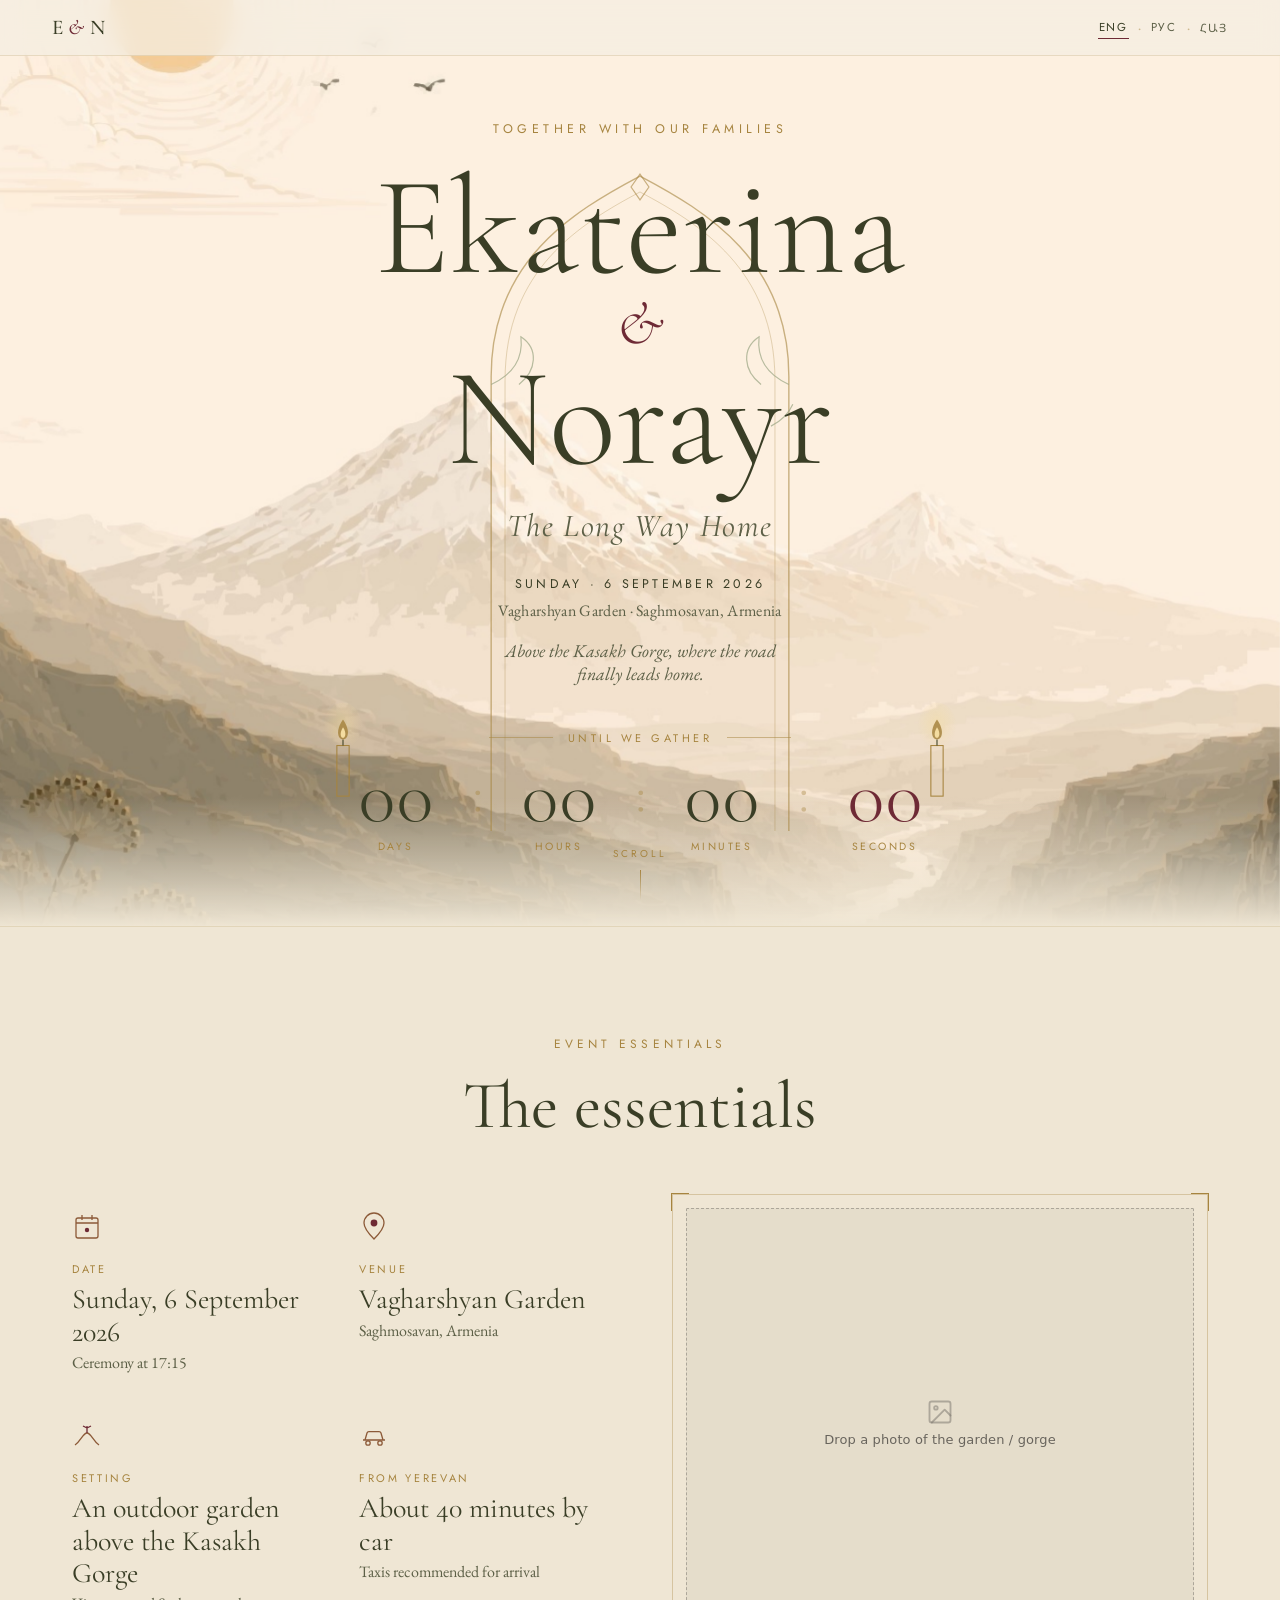
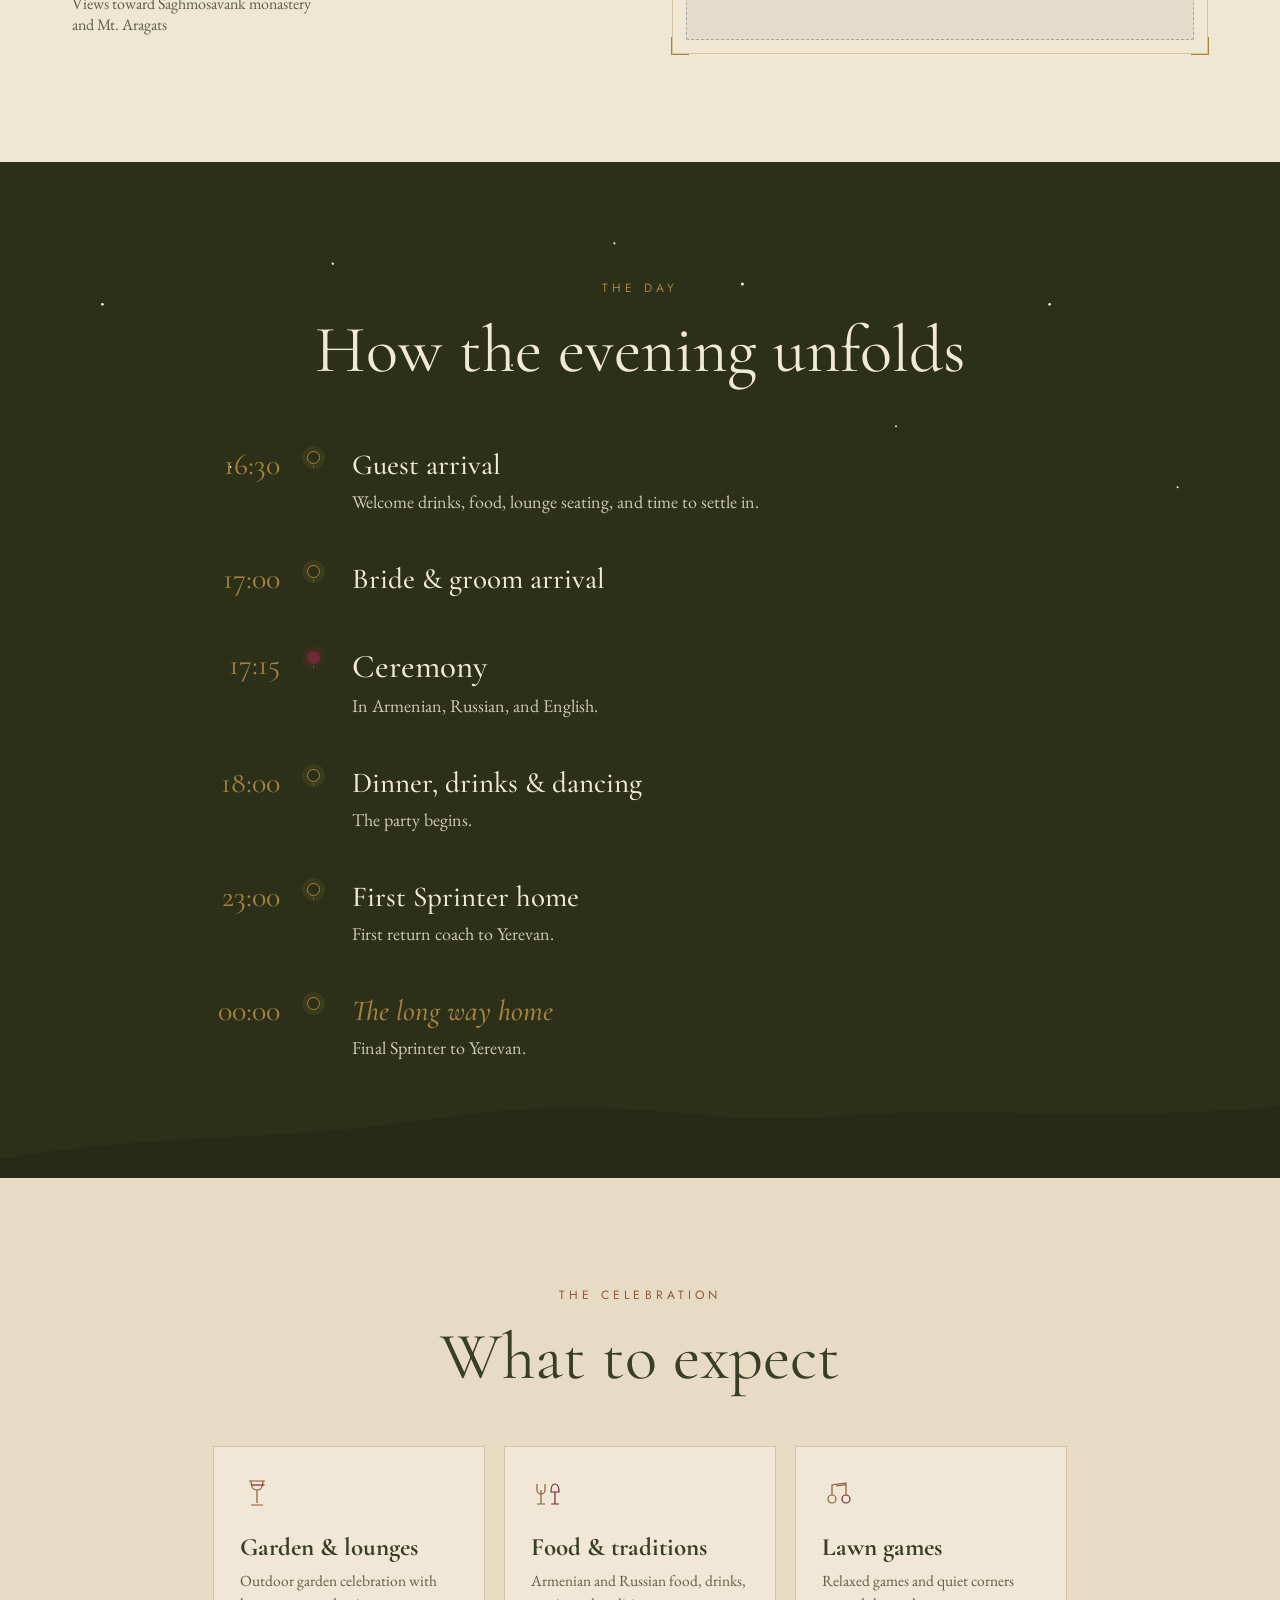
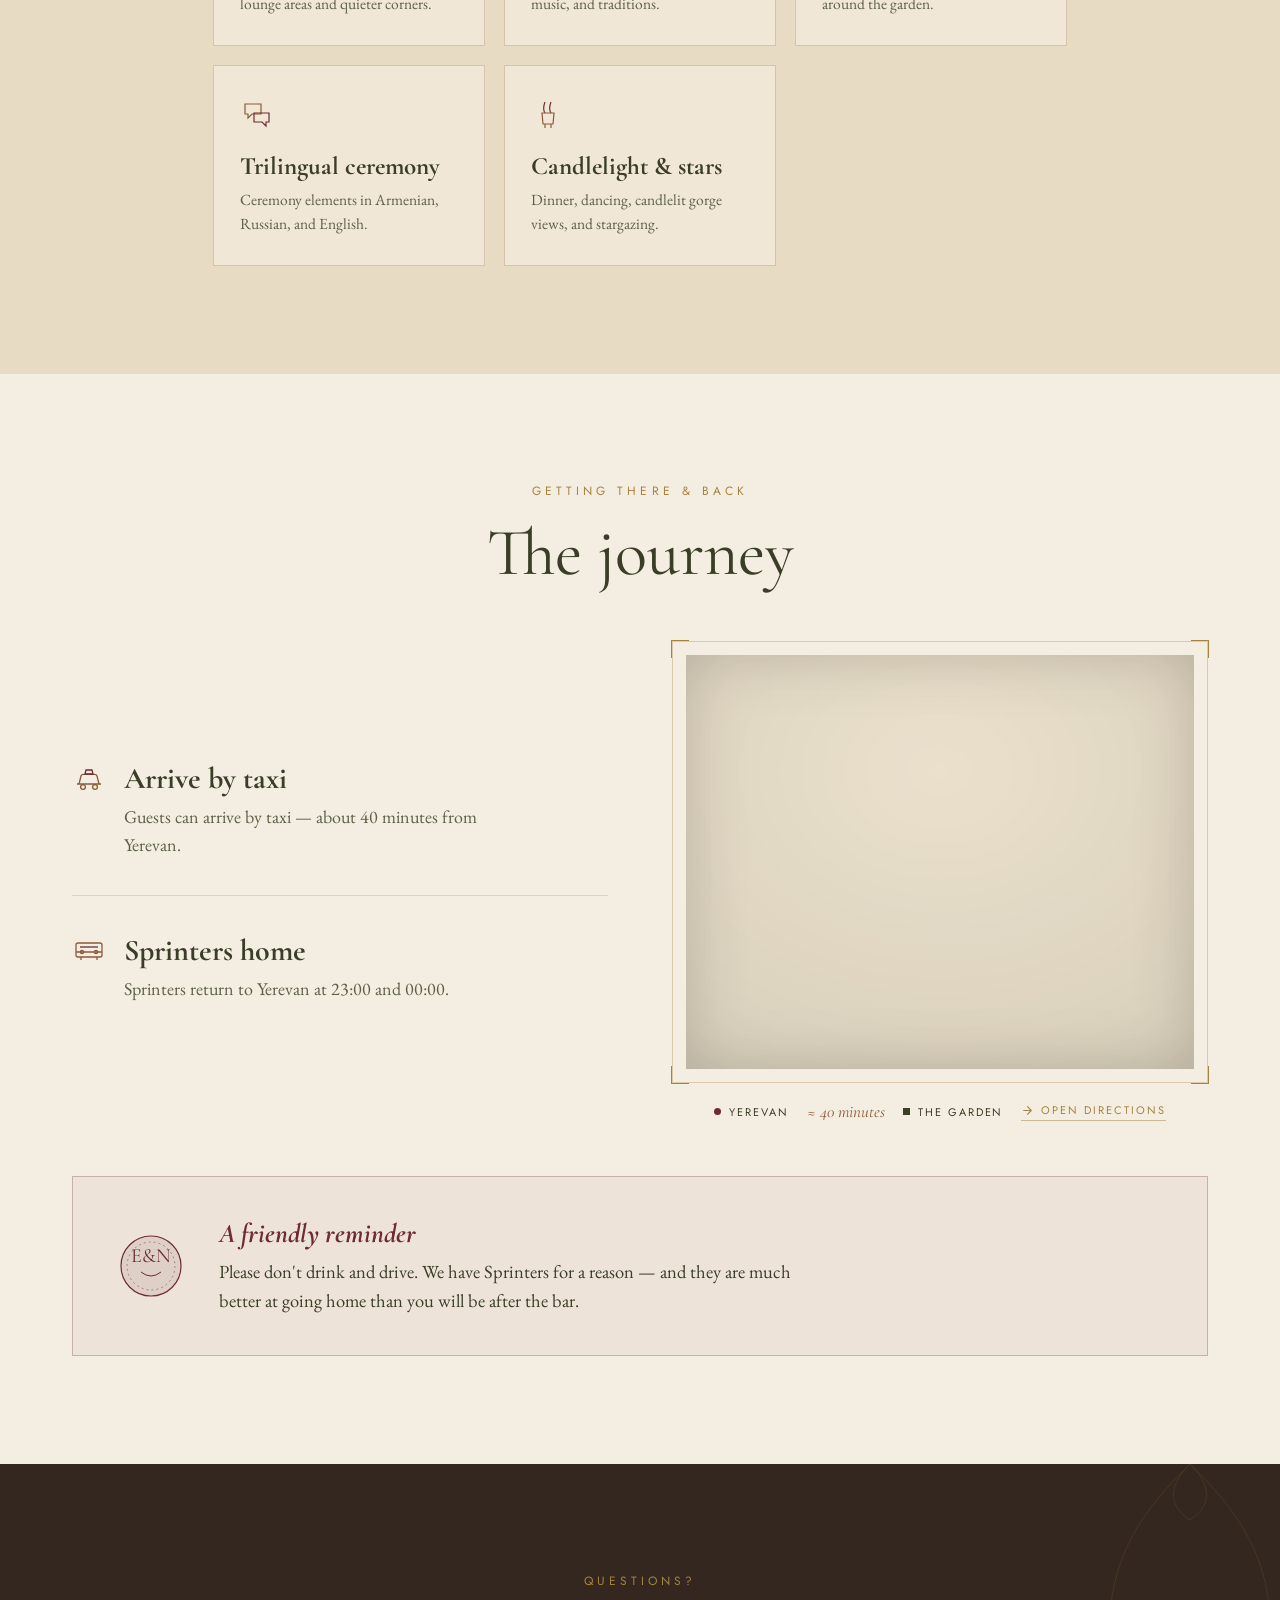
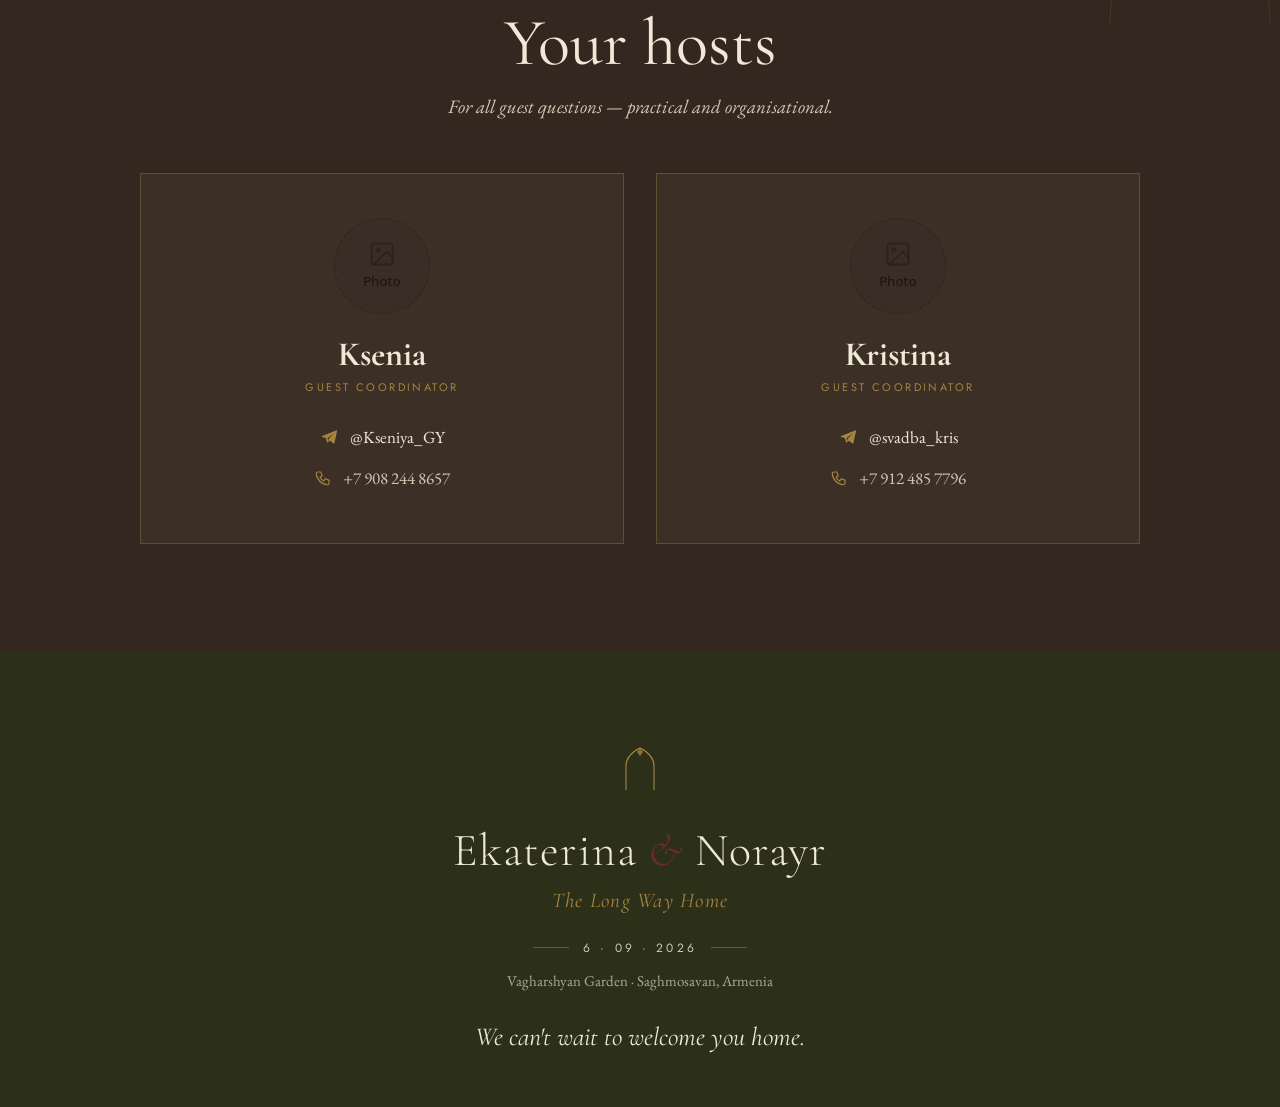
==== commit ceb97675: "Use Saghmosavank/Ararat illustration as hero + invite postcard - Main hero: the traced illustration " ====
--- a/site/index.html
+++ b/site/index.html
@@ -70,69 +70,13 @@
 <!-- ============ HERO ============ -->
 <header style="position:relative;min-height:100vh;display:flex;flex-direction:column;align-items:center;justify-content:center;text-align:center;padding:120px clamp(18px,5vw,52px) 72px;overflow:hidden;background:linear-gradient(180deg,var(--sky-top),var(--sky-bot) 62%)">
 
-  <!-- landscape (gorge + monastery) -->
-  <div data-scene="gorge" data-parallax data-speed="0.10" style="position:absolute;left:-2%;right:-2%;bottom:0;height:60%;z-index:1;pointer-events:none">
-    <svg aria-hidden="true" focusable="false" viewBox="0 0 1440 560" preserveAspectRatio="xMidYMax slice" width="100%" height="100%" style="display:block">
-      <defs>
-        <radialGradient id="sun" cx="50%" cy="50%" r="50%">
-          <stop offset="0%" stop-color="var(--brass)" stop-opacity="0.4"/>
-          <stop offset="60%" stop-color="var(--brass)" stop-opacity="0.08"/>
-          <stop offset="100%" stop-color="var(--brass)" stop-opacity="0"/>
-        </radialGradient>
-      </defs>
-      <circle cx="332" cy="150" r="150" fill="url(#sun)" style="opacity:var(--glow)"/>
-      <circle cx="332" cy="150" r="54" fill="var(--brass)" opacity="0.16"/>
-      <!-- distant Mt Aragats massif -->
-      <path d="M-40,392 C150,372 230,344 312,330 C352,262 372,262 404,210 L452,262 L500,178 L556,262 L598,222 L648,288 C840,308 1080,306 1480,300 L1480,470 L-40,470 Z" fill="var(--sage-soft)" opacity="0.5"/>
-      <!-- mid ridge -->
-      <path d="M-40,410 C200,372 360,404 520,382 C720,356 900,404 1100,382 C1250,368 1380,388 1480,382 L1480,478 L-40,478 Z" fill="var(--sage)" opacity="0.55"/>
-      <!-- near plateau (gorge rim) -->
-      <path d="M-40,476 C200,462 380,468 520,460 C640,454 720,478 840,460 C940,446 1010,460 1120,456 C1260,450 1380,462 1480,458 L1480,560 L-40,560 Z" fill="var(--olive)" opacity="0.92"/>
-      <!-- winding road home (draws in) -->
-      <path pathLength="1" d="M70,560 C320,540 420,506 600,498 C760,491 800,470 902,456" fill="none" stroke="var(--brass)" stroke-width="2.4" stroke-linecap="round" opacity="0.75" style="stroke-dasharray:1;stroke-dashoffset:1;animation:drawIn 2.6s ease .5s forwards"/>
-      <!-- Saghmosavank silhouette -->
-      <g fill="var(--olive-deep)">
-        <rect x="852" y="424" width="40" height="34"/>
-        <rect x="890" y="410" width="56" height="48"/>
-        <rect x="946" y="430" width="14" height="28"/>
-        <rect x="908" y="378" width="20" height="34"/>
-        <path d="M906,378 L918,350 L930,378 Z"/>
-        <rect x="916.6" y="338" width="2.8" height="14"/>
-        <rect x="912" y="343" width="12" height="2.6"/>
-      </g>
-      <!-- birds -->
-      <g fill="none" stroke="var(--olive-deep)" stroke-width="1.6" stroke-linecap="round" opacity="0.5">
-        <path d="M392,150 q7,-7 14,0 q7,-7 14,0"/>
-        <path d="M438,134 q5,-5 10,0 q5,-5 10,0"/>
-      </g>
-    </svg>
-  </div>
-
-  <!-- foreground botanicals -->
-  <div data-parallax data-speed="0.26" style="position:absolute;left:0;right:0;bottom:0;height:30%;z-index:3;pointer-events:none">
-    <svg aria-hidden="true" focusable="false" viewBox="0 0 1440 280" preserveAspectRatio="xMidYMax slice" width="100%" height="100%" style="display:block">
-      <g fill="none" stroke="var(--olive)" stroke-width="1.5" stroke-linecap="round" opacity="0.7">
-        <!-- left wheat / grasses -->
-        <path d="M64,280 C58,220 60,180 70,150"/>
-        <path d="M92,280 C96,214 92,176 84,150"/>
-        <path d="M120,280 C118,230 122,196 130,168"/>
-        <g stroke-width="1.3">
-          <path d="M70,150 q-9,-5 -14,-14 M70,150 q9,-5 14,-14 M70,143 q-9,-4 -13,-12 M70,143 q9,-4 13,-12 M70,158 q-9,-4 -13,-11 M70,158 q9,-4 13,-11"/>
-        </g>
-        <!-- a wildflower left -->
-        <path d="M150,280 C150,236 148,206 146,184" stroke="var(--sage)"/>
-        <g stroke="var(--cognac)" stroke-width="1.3"><circle cx="146" cy="178" r="6" fill="none"/><path d="M146,172 v-7 M146,184 v6 M140,178 h-7 M152,178 h7 M141,173 l-5,-5 M151,173 l5,-5"/></g>
-        <!-- right wheat / grasses -->
-        <path d="M1376,280 C1382,220 1380,180 1370,150"/>
-        <path d="M1348,280 C1344,214 1348,176 1356,150"/>
-        <path d="M1320,280 C1322,230 1318,196 1310,168"/>
-        <g stroke-width="1.3"><path d="M1370,150 q-9,-5 -14,-14 M1370,150 q9,-5 14,-14 M1370,143 q-9,-4 -13,-12 M1370,143 q9,-4 13,-12 M1370,158 q-9,-4 -13,-11 M1370,158 q9,-4 13,-11"/></g>
-        <!-- grapevine right -->
-        <path d="M1290,280 C1294,240 1280,214 1296,190 C1306,176 1296,166 1300,158" stroke="var(--sage)"/>
-        <g stroke="var(--wine)" stroke-width="1.1" fill="none"><circle cx="1284" cy="206" r="4"/><circle cx="1292" cy="214" r="4"/><circle cx="1300" cy="208" r="4"/></g>
-      </g>
-    </svg>
-  </div>
+  <!-- Saghmosavank / Kasakh gorge illustration — dawn reveal + parallax.
+       (Replaces the stylized gorge + botanical layers: the artwork already
+       carries the sun, birds, peaks, river and dried flowers.) -->
+  <div class="hero-art-wrap" data-parallax data-speed="0.10" aria-hidden="true">
+    <img class="hero-art" src="img/hero-saghmosavank.jpg" alt="" fetchpriority="high" decoding="async">
+  </div>
+  <div class="hero-blend" aria-hidden="true"></div>
 
   <!-- ceremony arch behind content -->
   <svg aria-hidden="true" focusable="false" data-scene="arch" viewBox="0 0 600 780" preserveAspectRatio="xMidYMid meet" style="position:absolute;left:50%;top:48%;transform:translate(-50%,-50%);width:min(640px,94vw);height:min(86vh,820px);z-index:2;pointer-events:none">
@@ -149,7 +93,7 @@
   </svg>
 
   <!-- candles flanking -->
-  <svg aria-hidden="true" focusable="false" style="position:absolute;left:max(6%,calc(50% - 320px));bottom:13%;width:46px;z-index:4;pointer-events:none" viewBox="0 0 60 140">
+  <svg class="hero-candle" aria-hidden="true" focusable="false" style="position:absolute;left:max(6%,calc(50% - 320px));bottom:13%;width:46px;z-index:4;pointer-events:none" viewBox="0 0 60 140">
     <defs><radialGradient id="cg1" cx="50%" cy="40%" r="50%"><stop offset="0%" stop-color="#f4dca0" stop-opacity="0.9"/><stop offset="100%" stop-color="#f4dca0" stop-opacity="0"/></radialGradient></defs>
     <ellipse cx="30" cy="40" rx="26" ry="34" fill="url(#cg1)" style="opacity:var(--glow)"/>
     <rect x="22" y="62" width="16" height="66" fill="none" stroke="var(--brass)" stroke-width="1.4"/>
@@ -159,7 +103,7 @@
       <path d="M30,38 C35,45 33,52 30,52 C27,52 25,46 30,38 Z" fill="#f4dca0"/>
     </g>
   </svg>
-  <svg aria-hidden="true" focusable="false" style="position:absolute;right:max(6%,calc(50% - 320px));bottom:13%;width:46px;z-index:4;pointer-events:none" viewBox="0 0 60 140">
+  <svg class="hero-candle" aria-hidden="true" focusable="false" style="position:absolute;right:max(6%,calc(50% - 320px));bottom:13%;width:46px;z-index:4;pointer-events:none" viewBox="0 0 60 140">
     <defs><radialGradient id="cg2" cx="50%" cy="40%" r="50%"><stop offset="0%" stop-color="#f4dca0" stop-opacity="0.9"/><stop offset="100%" stop-color="#f4dca0" stop-opacity="0"/></radialGradient></defs>
     <ellipse cx="30" cy="40" rx="26" ry="34" fill="url(#cg2)" style="opacity:var(--glow)"/>
     <rect x="22" y="62" width="16" height="66" fill="none" stroke="var(--brass)" stroke-width="1.4"/>
--- a/site/css/styles.css
+++ b/site/css/styles.css
@@ -25,12 +25,25 @@
 
 /* ---- Keyframes ---- */
 @keyframes drawIn{to{stroke-dashoffset:0}}
+@keyframes artIn{from{opacity:0;transform:scale(1.05) translateY(10px)}to{opacity:1;transform:none}}
 @keyframes flicker{0%,100%{transform:scale(1);opacity:.95}20%{transform:scale(1.06,.94);opacity:1}40%{transform:scale(.96,1.06);opacity:.82}60%{transform:scale(1.04,.97);opacity:1}80%{transform:scale(.98,1.03);opacity:.9}}
 @keyframes twinkle{0%,100%{opacity:.1}50%{opacity:.8}}
 @keyframes floaty{0%,100%{transform:translateY(0)}50%{transform:translateY(-7px)}}
 @keyframes reveal{from{opacity:0;transform:translateY(32px)}to{opacity:1;transform:none}}
 @keyframes scrollcue{0%{transform:translateY(0);opacity:.6}55%{transform:translateY(9px);opacity:.12}100%{transform:translateY(0);opacity:.6}}
 @keyframes growLine{from{transform:scaleY(0)}to{transform:scaleY(1)}}
+
+/* ---- Hero illustration (Saghmosavank / Kasakh gorge) ----
+   The artwork fades in with a slow settle ("dawn reveal"); the brass
+   arch, names and candles animate on top of it. hero-blend melts the
+   gorge into the next section's linen. */
+.hero-art-wrap{position:absolute;inset:0;z-index:1;pointer-events:none;overflow:hidden}
+.hero-art{width:100%;height:100%;object-fit:cover;object-position:50% 100%;
+  animation:artIn 2.4s cubic-bezier(.22,.61,.36,1) both}
+.hero-blend{position:absolute;left:0;right:0;bottom:-1px;height:130px;z-index:2;pointer-events:none;
+  background:linear-gradient(180deg,rgba(239,230,212,0),#efe6d4)}
+/* On narrow screens the flanking candles collide with the countdown. */
+@media (max-width:640px){.hero-candle{display:none}}
 
 /* ---- Scroll reveals ----
    Elements stay hidden only when JS is present (html.js); without JS
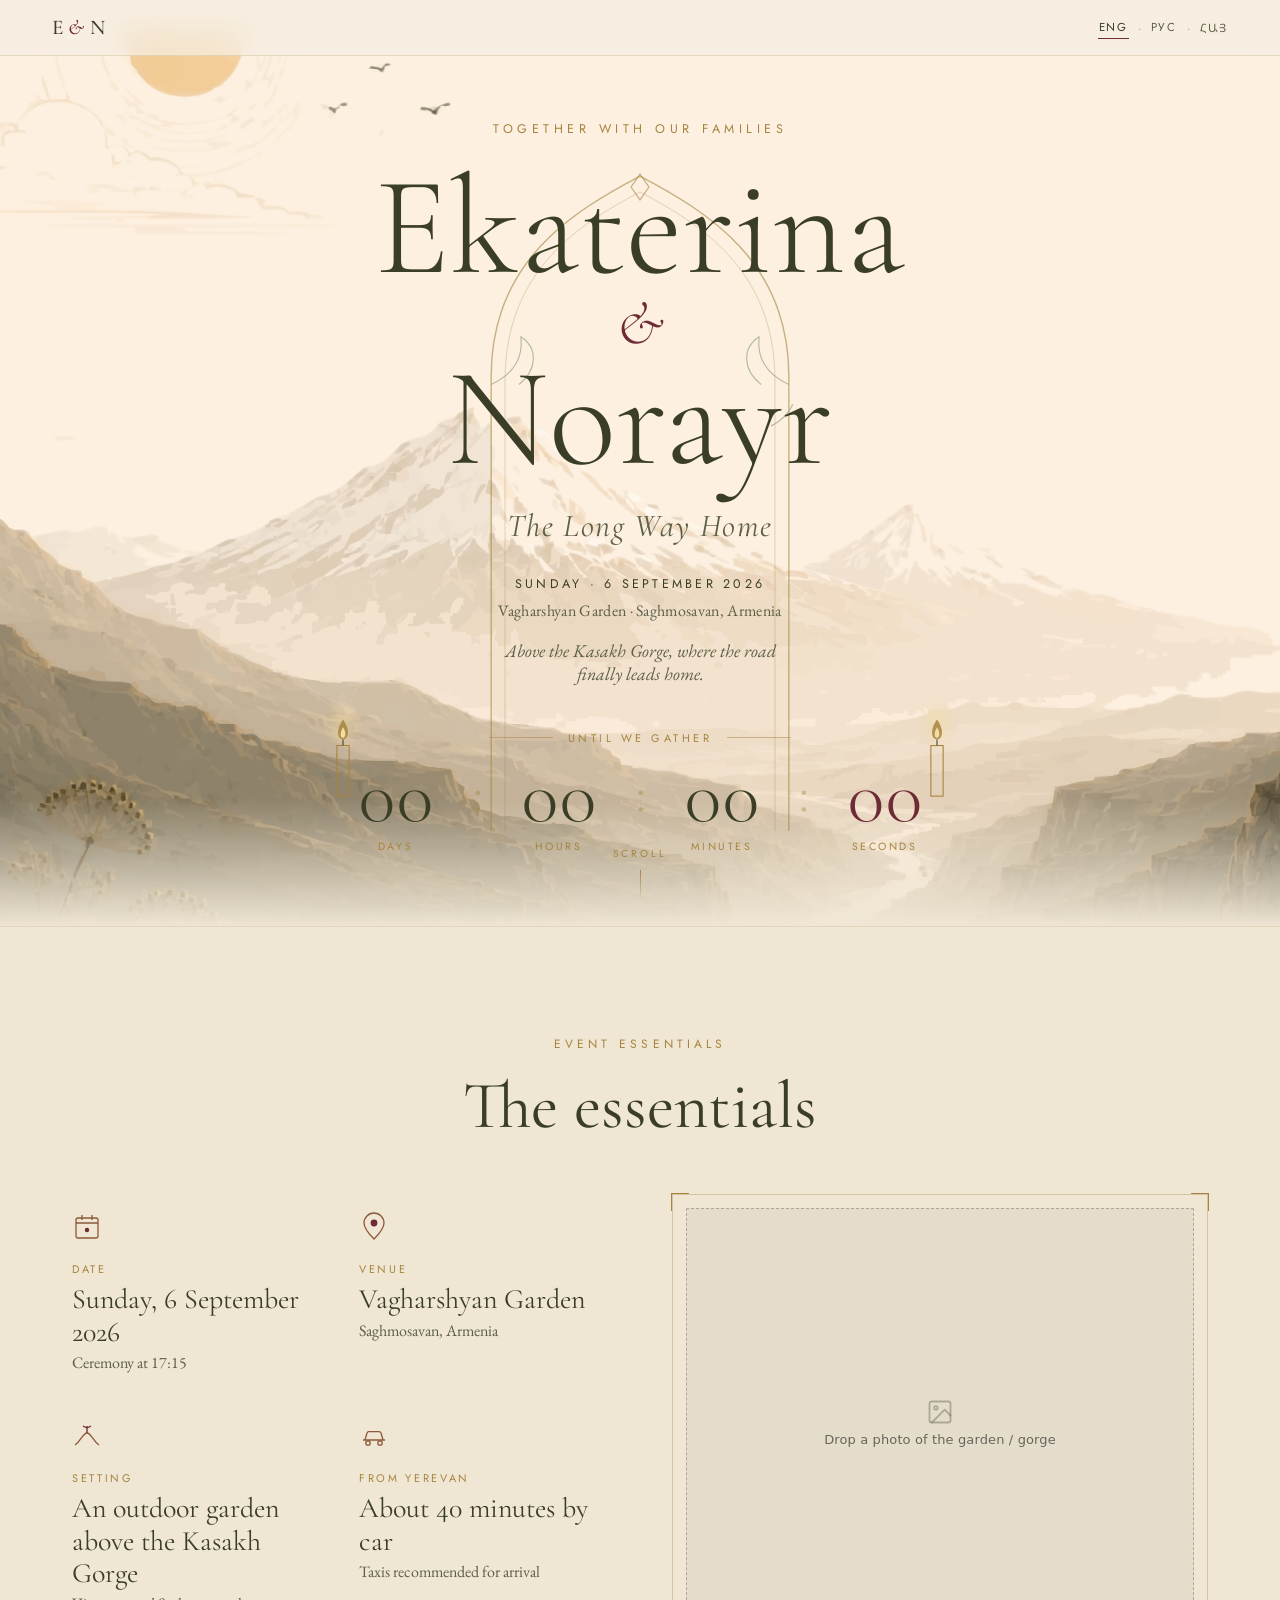
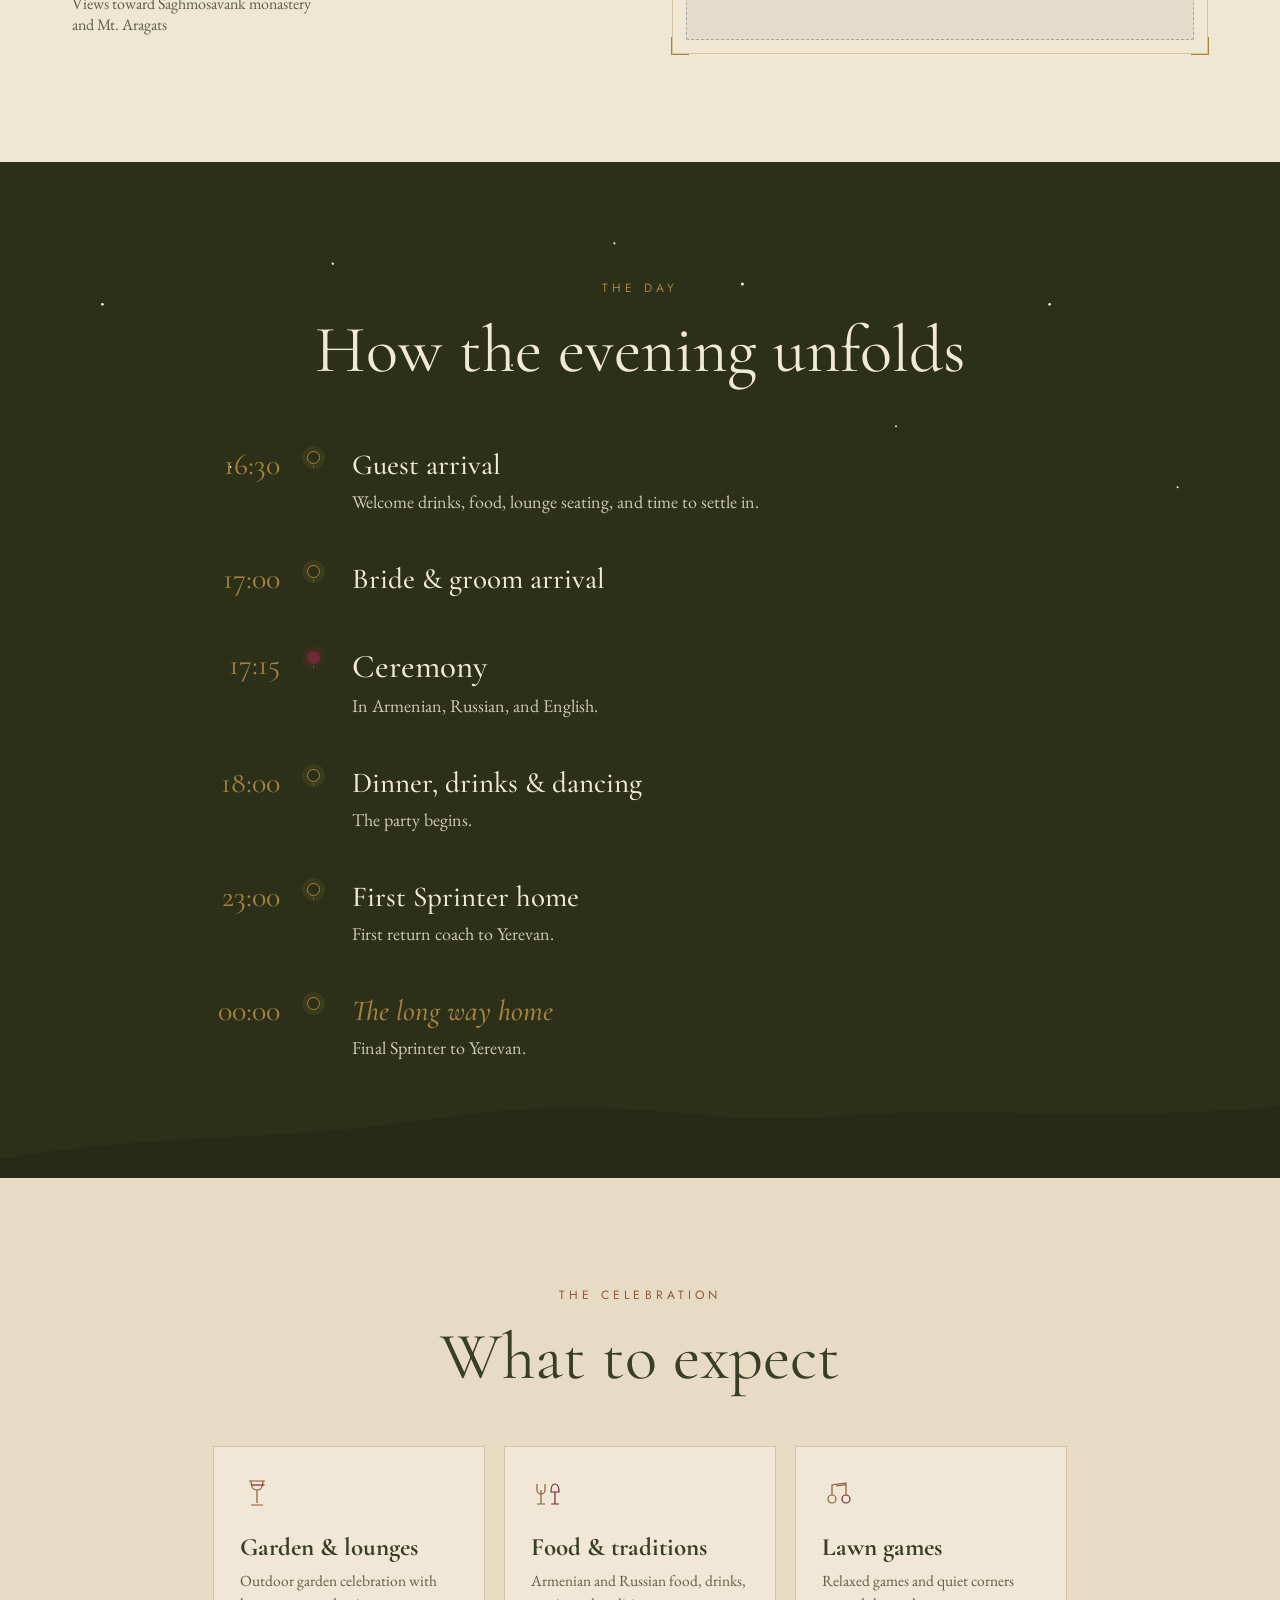
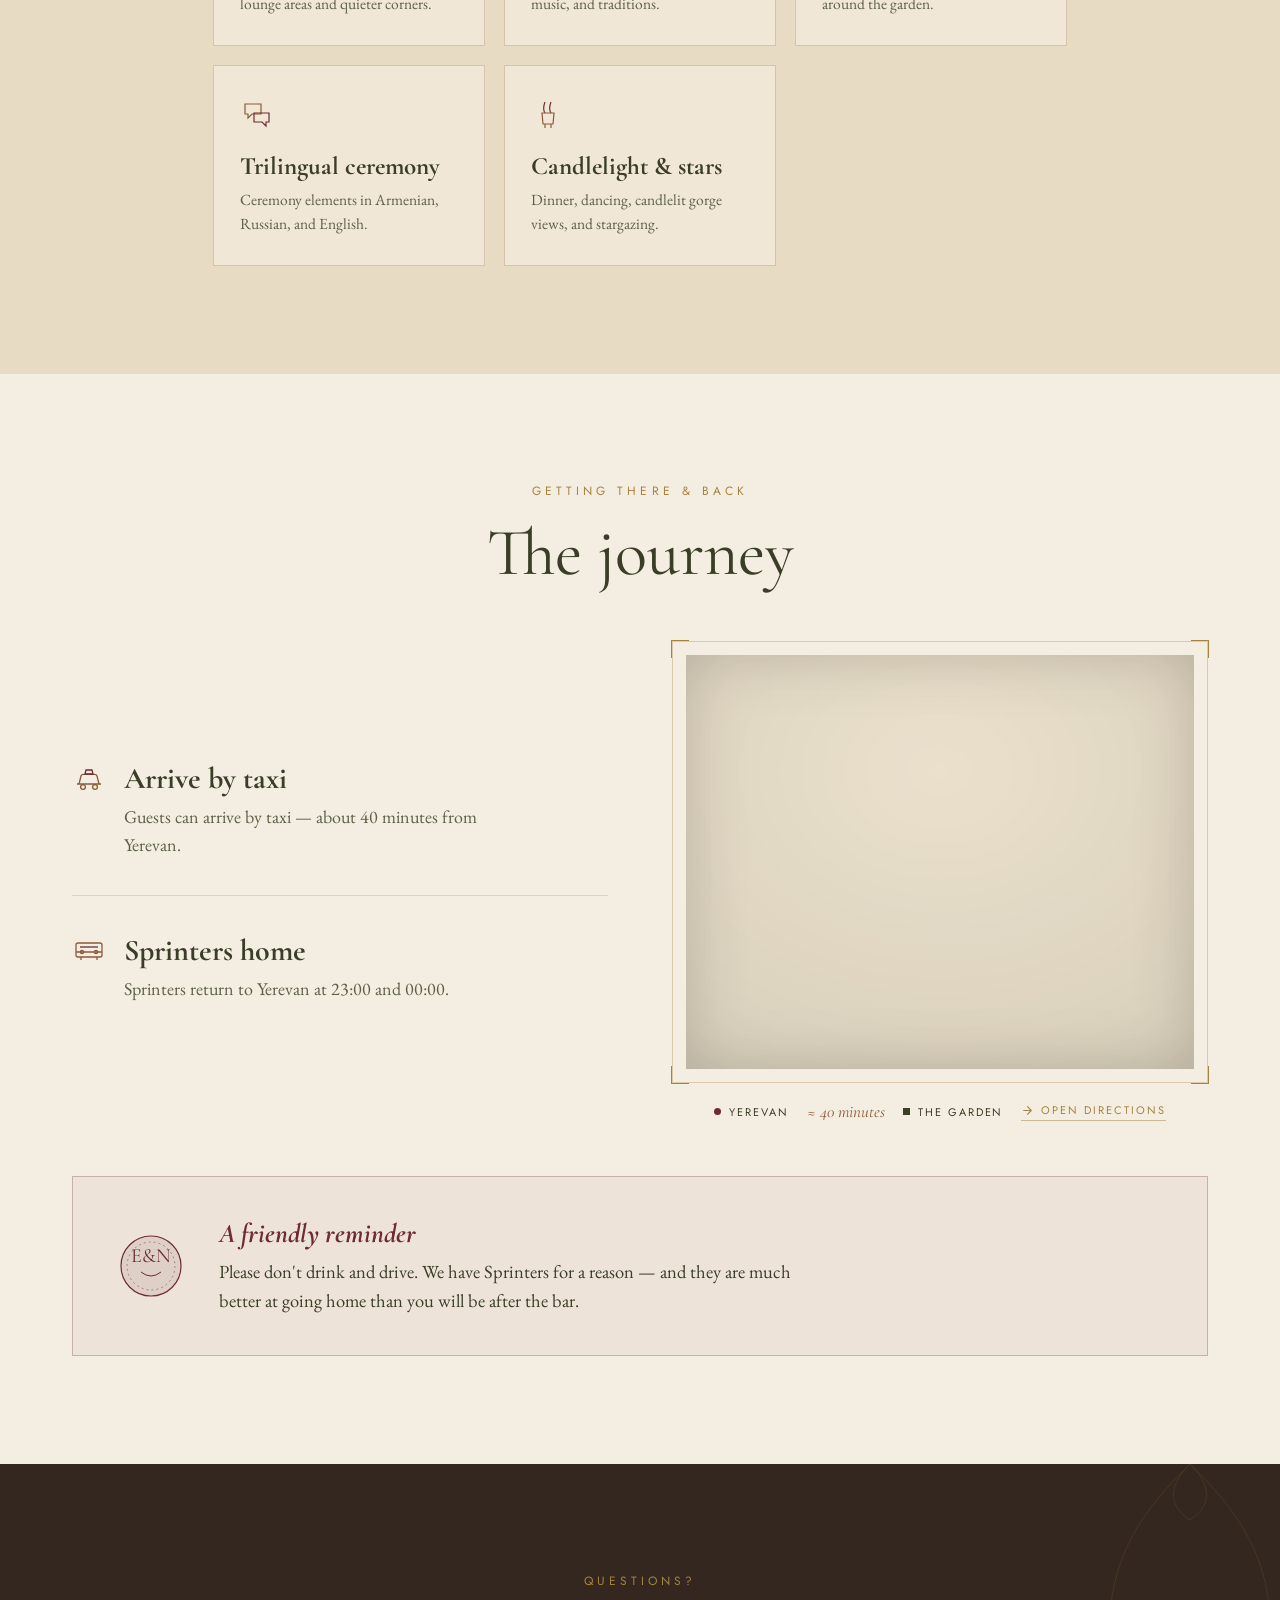
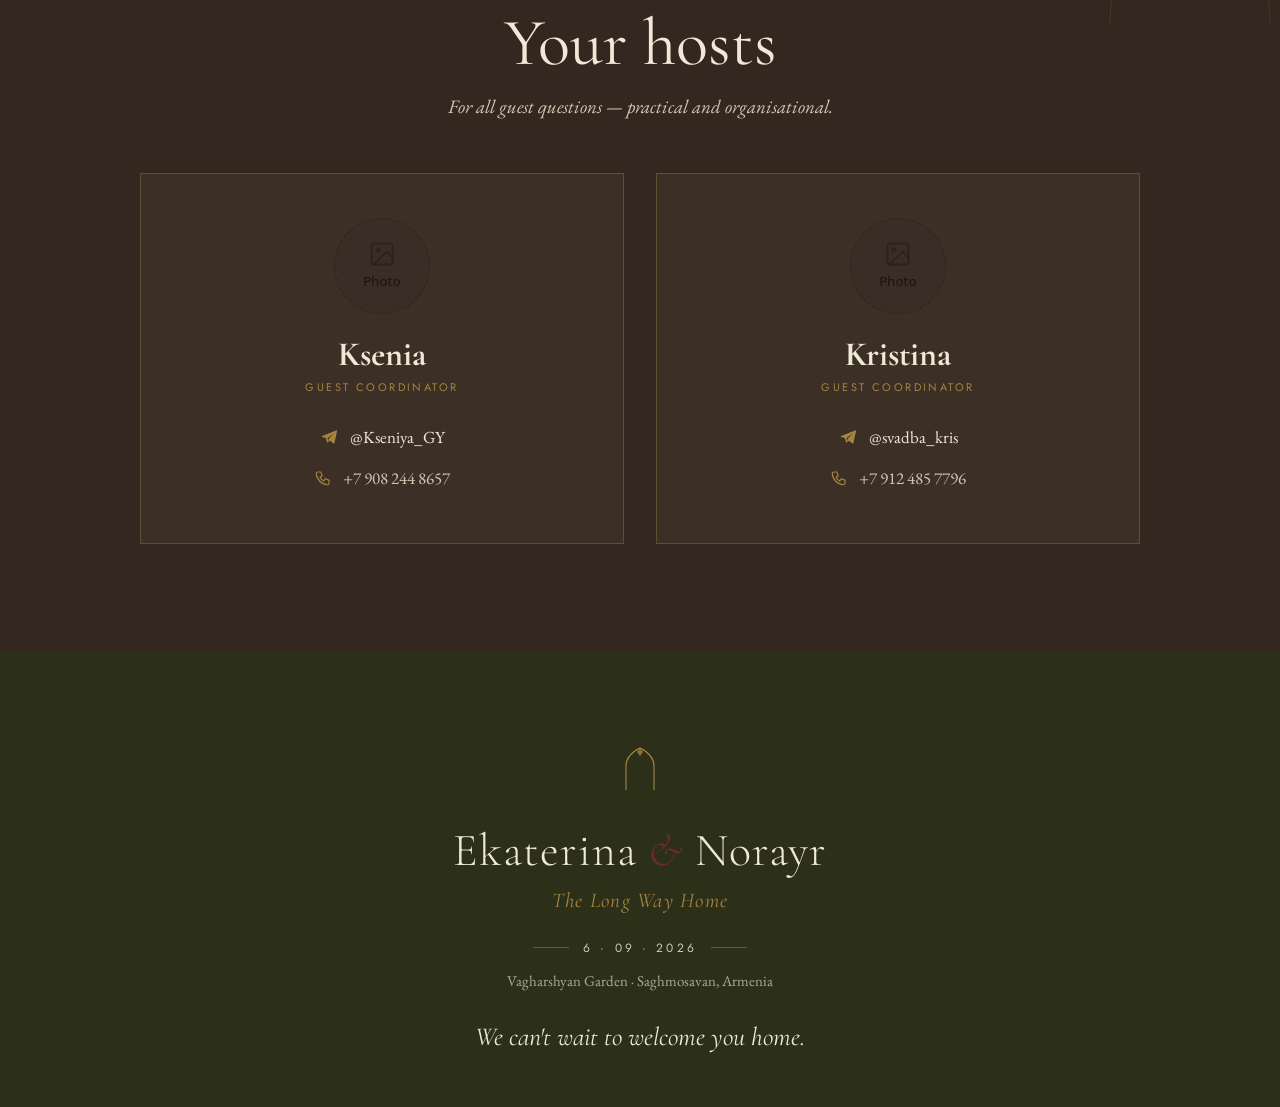
==== commit fedf0181: "Integrate illustration as true depth planes with parallax Replaces the flat hero image with the artw" ====
--- a/site/index.html
+++ b/site/index.html
@@ -68,13 +68,20 @@
 <main id="main">
 
 <!-- ============ HERO ============ -->
-<header style="position:relative;min-height:100vh;display:flex;flex-direction:column;align-items:center;justify-content:center;text-align:center;padding:120px clamp(18px,5vw,52px) 72px;overflow:hidden;background:linear-gradient(180deg,var(--sky-top),var(--sky-bot) 62%)">
-
-  <!-- Saghmosavank / Kasakh gorge illustration — dawn reveal + parallax.
-       (Replaces the stylized gorge + botanical layers: the artwork already
-       carries the sun, birds, peaks, river and dried flowers.) -->
-  <div class="hero-art-wrap" data-parallax data-speed="0.10" aria-hidden="true">
-    <img class="hero-art" src="img/hero-saghmosavank.jpg" alt="" fetchpriority="high" decoding="async">
+<header style="position:relative;min-height:100vh;display:flex;flex-direction:column;align-items:center;justify-content:center;text-align:center;padding:120px clamp(18px,5vw,52px) 72px;overflow:hidden;background:#fdf0e0">
+
+  <!-- Kasakh gorge / Ararat illustration cut into true depth planes:
+       sun+clouds+birds drift slowest, the massif mid, the gorge fastest. -->
+  <div class="scene" aria-hidden="true">
+    <div class="scene-layer" data-parallax data-speed="0.04">
+      <div class="scene-pos"><img class="img-sun" src="img/layer-sun.png" alt="" fetchpriority="high" decoding="async" style="animation-delay:.15s"></div>
+    </div>
+    <div class="scene-layer" data-parallax data-speed="0.10">
+      <div class="scene-pos"><img class="img-full" src="img/layer-ararat.png" alt="" fetchpriority="high" decoding="async" style="animation-delay:.3s"></div>
+    </div>
+    <div class="scene-layer" data-parallax data-speed="0.22">
+      <div class="scene-pos"><img class="img-full" src="img/layer-gorge.png" alt="" fetchpriority="high" decoding="async" style="animation-delay:.45s"></div>
+    </div>
   </div>
   <div class="hero-blend" aria-hidden="true"></div>
 
--- a/site/css/styles.css
+++ b/site/css/styles.css
@@ -33,17 +33,29 @@
 @keyframes scrollcue{0%{transform:translateY(0);opacity:.6}55%{transform:translateY(9px);opacity:.12}100%{transform:translateY(0);opacity:.6}}
 @keyframes growLine{from{transform:scaleY(0)}to{transform:scaleY(1)}}
 
-/* ---- Hero illustration (Saghmosavank / Kasakh gorge) ----
-   The artwork fades in with a slow settle ("dawn reveal"); the brass
-   arch, names and candles animate on top of it. hero-blend melts the
-   gorge into the next section's linen. */
-.hero-art-wrap{position:absolute;inset:0;z-index:1;pointer-events:none;overflow:hidden}
-.hero-art{width:100%;height:100%;object-fit:cover;object-position:50% 100%;
-  animation:artIn 2.4s cubic-bezier(.22,.61,.36,1) both}
+/* ---- Layered illustration scene (Kasakh gorge / Ararat) ----
+   The artwork is cut into depth planes (sun+clouds+birds / massif /
+   gorge). All plates live on one bottom-anchored 3:2 canvas so they stay
+   registered; each plane parallaxes at its own speed and fades in with a
+   slow "dawn" settle. hero-blend melts the gorge into the next section. */
+.scene{position:absolute;inset:0;z-index:1;pointer-events:none;overflow:hidden;background:#fdf0e0}
+.scene-layer{position:absolute;inset:0}
+.scene-pos{position:absolute;bottom:0;left:50%;transform:translateX(-50%);
+  width:max(100%,150vh);aspect-ratio:1536/1024}
+.scene-pos>img{position:absolute;display:block;
+  animation:artIn 2s cubic-bezier(.22,.61,.36,1) both}
+.img-full{inset:0;width:100%;height:100%}
+.img-sun{left:0;top:0;width:36.59%;height:auto}
 .hero-blend{position:absolute;left:0;right:0;bottom:-1px;height:130px;z-index:2;pointer-events:none;
   background:linear-gradient(180deg,rgba(239,230,212,0),#efe6d4)}
 /* On narrow screens the flanking candles collide with the countdown. */
 @media (max-width:640px){.hero-candle{display:none}}
+
+/* Invite page: the same planes back the "You're invited" section, with
+   parallax measured relative to the section (see invite.js). The scene
+   bleeds beyond the section so offsets never expose an edge. */
+.iscene{position:absolute;left:0;right:0;top:-180px;bottom:-180px;pointer-events:none}
+.iscene .scene-pos{width:max(100%,1240px)}
 
 /* ---- Scroll reveals ----
    Elements stay hidden only when JS is present (html.js); without JS
@@ -72,5 +84,5 @@
     transition-duration:.001ms !important;
   }
   .js [data-reveal]{opacity:1}
-  [data-parallax]{transform:none !important}
+  [data-parallax],[data-ipar]{transform:none !important}
 }
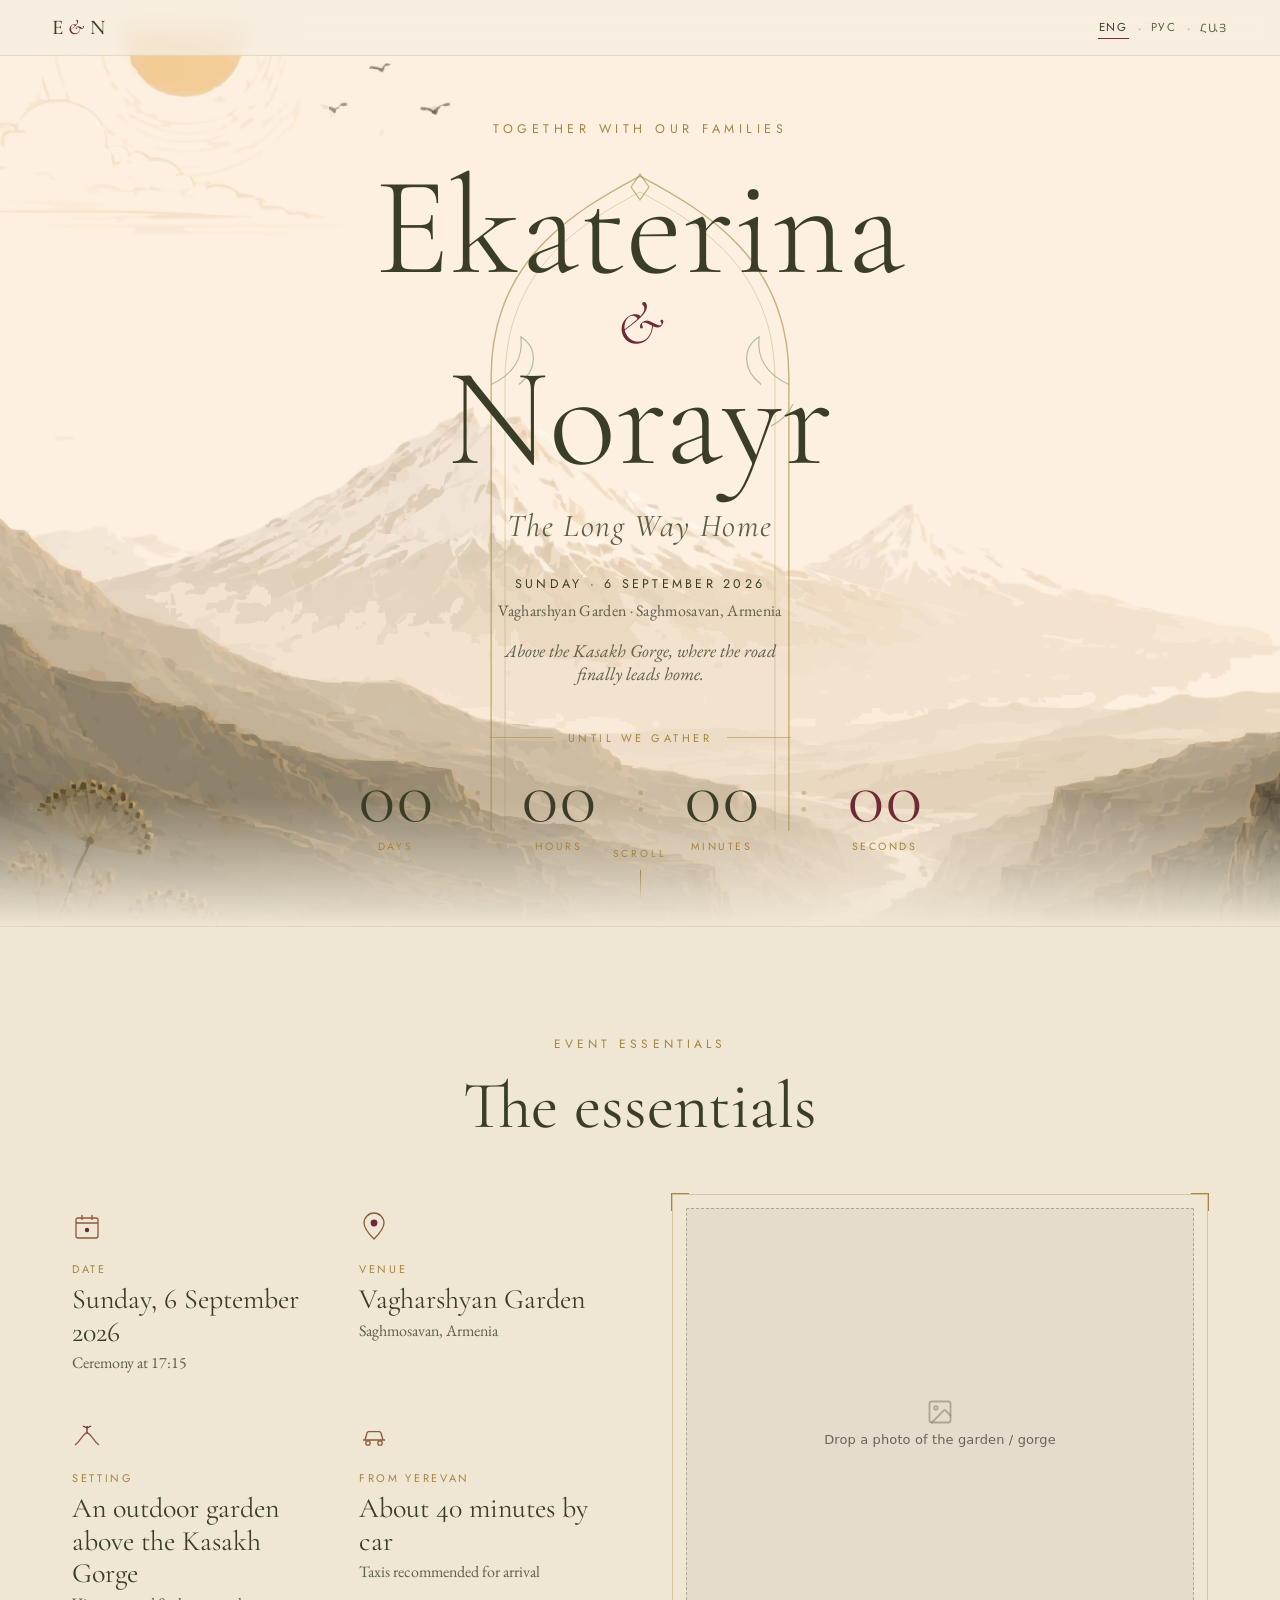
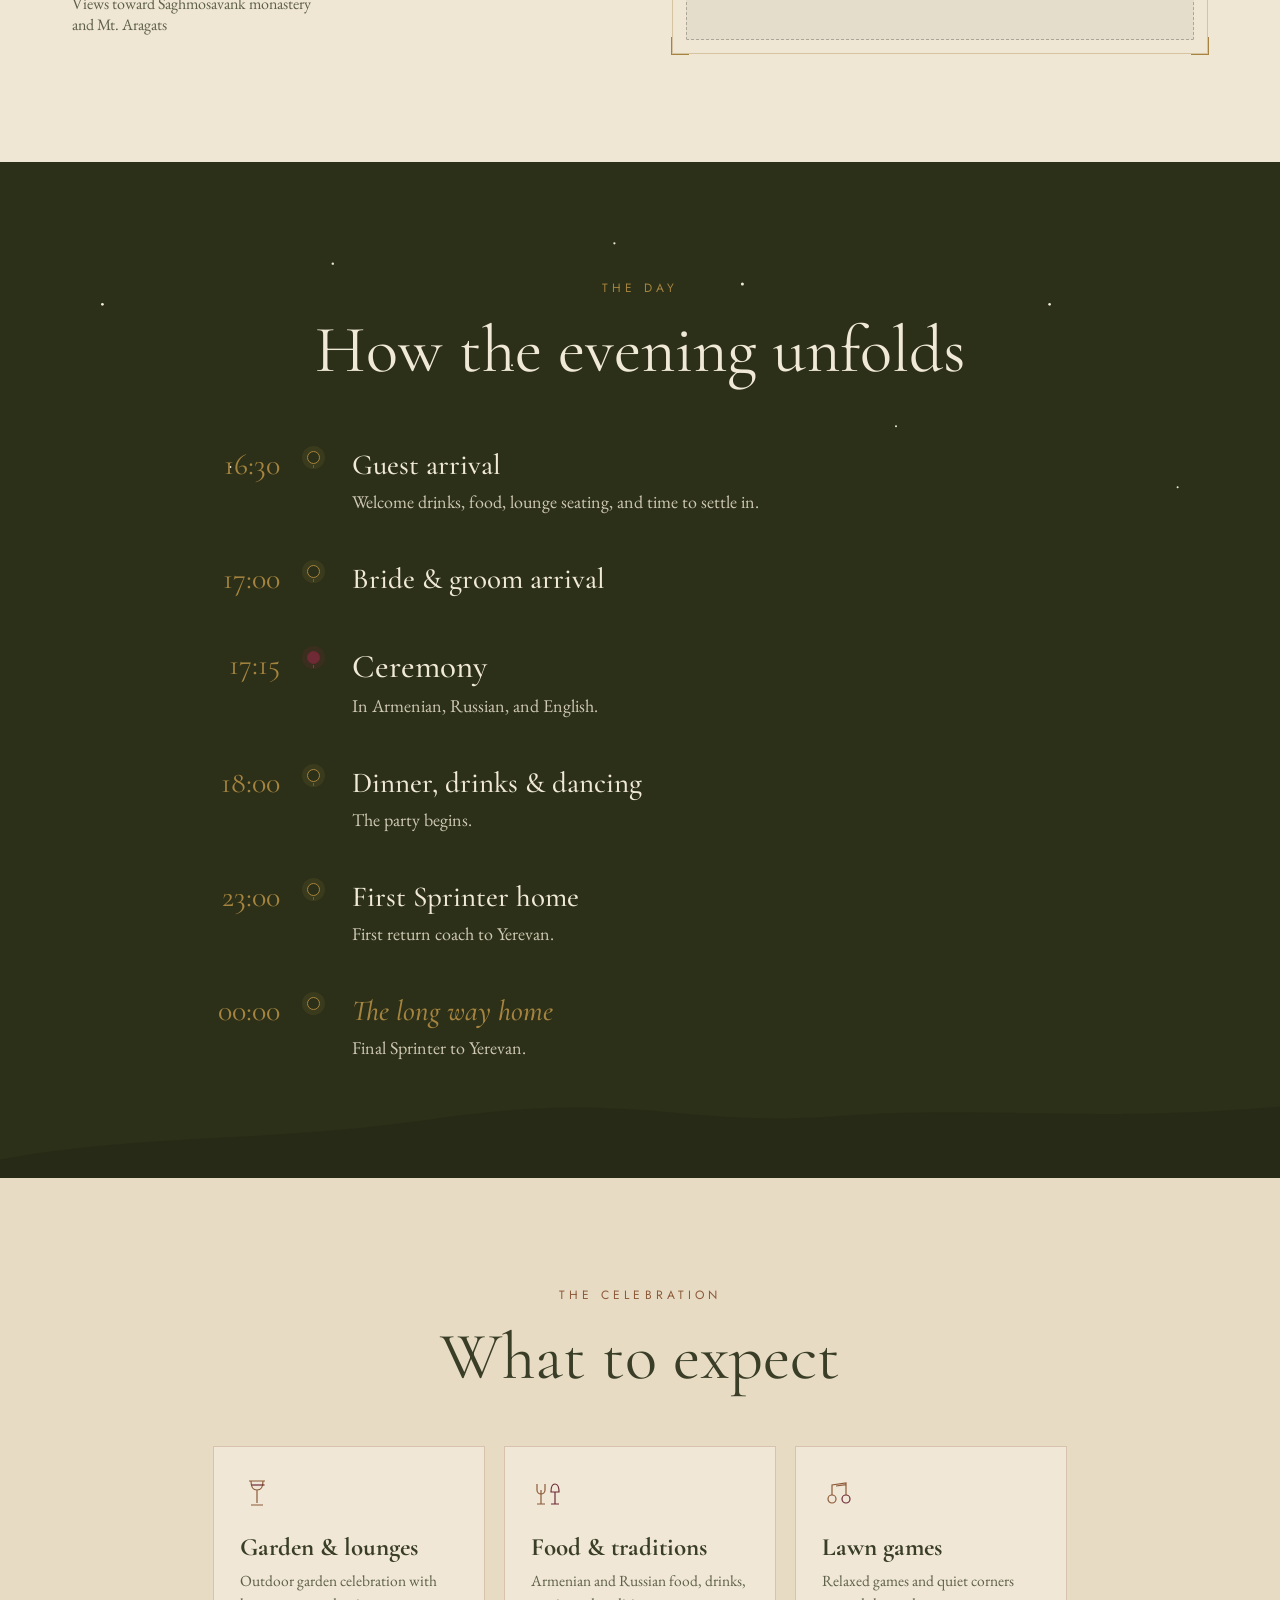
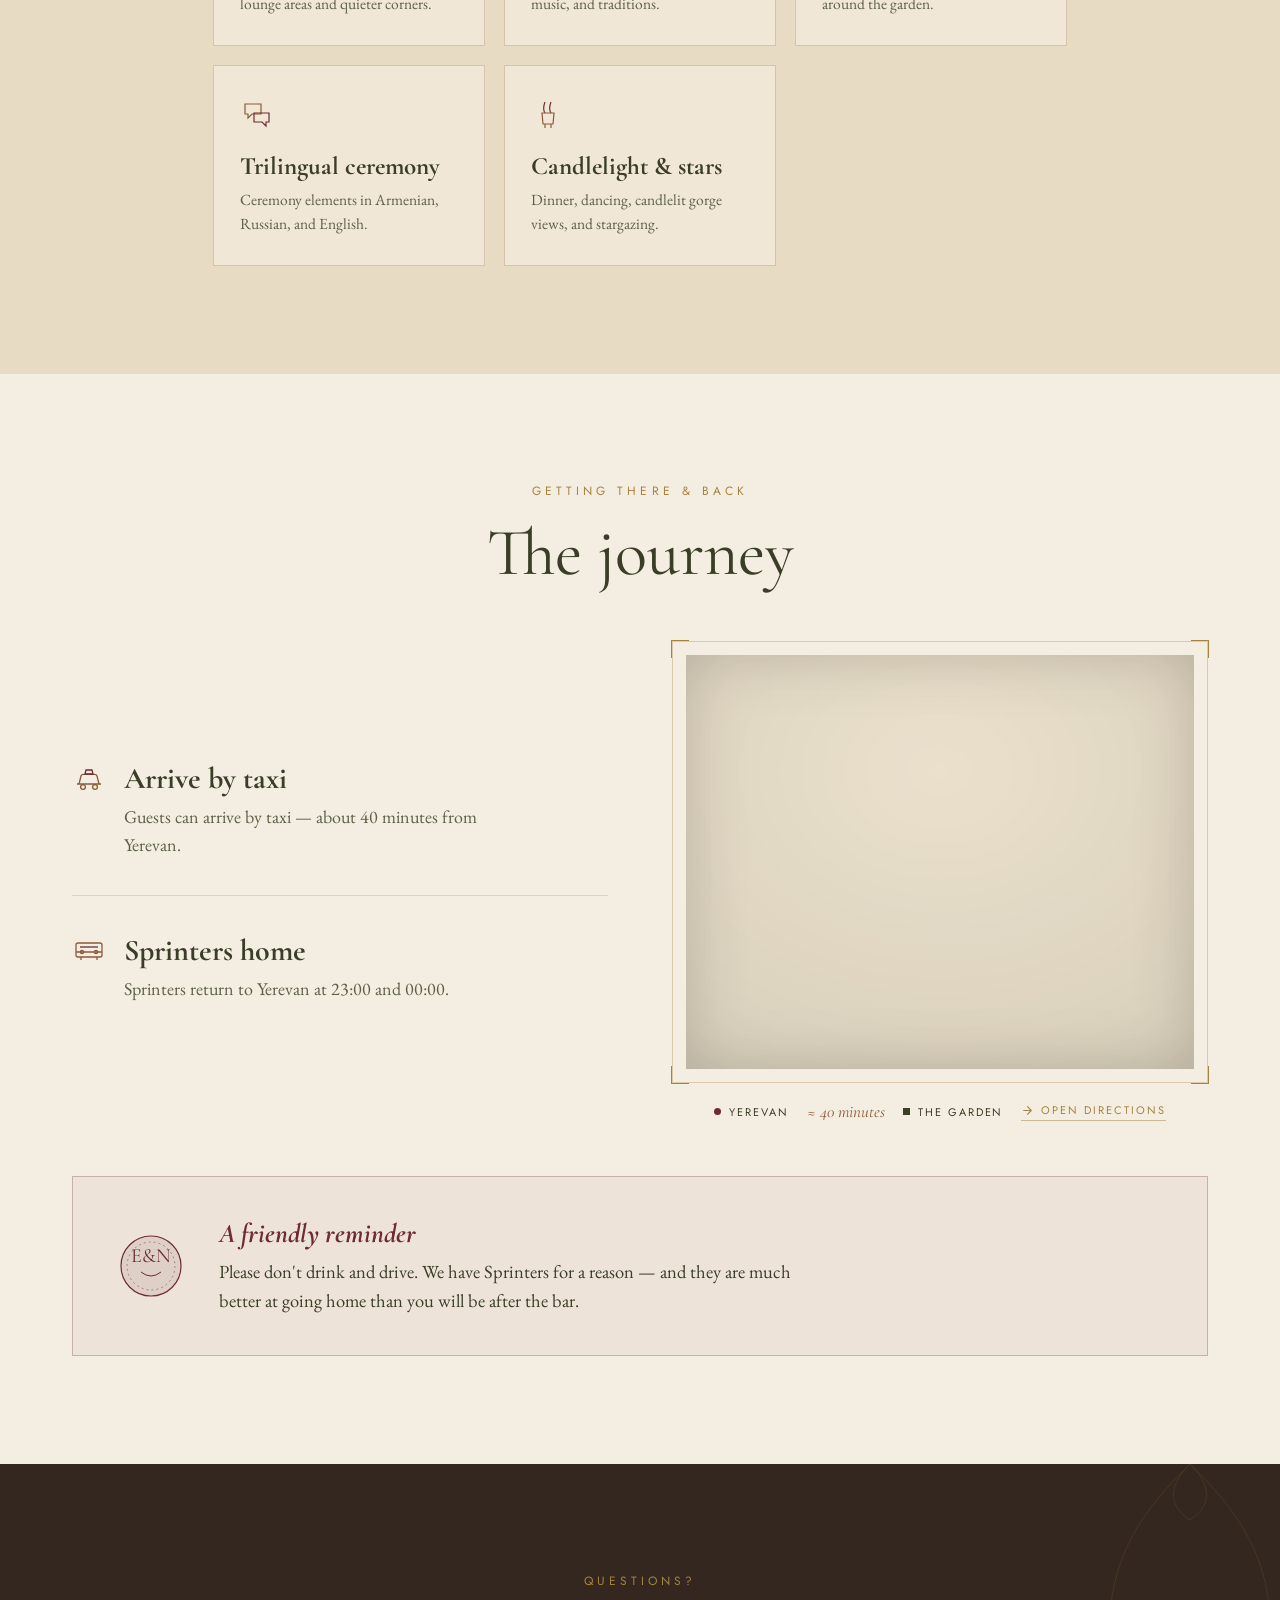
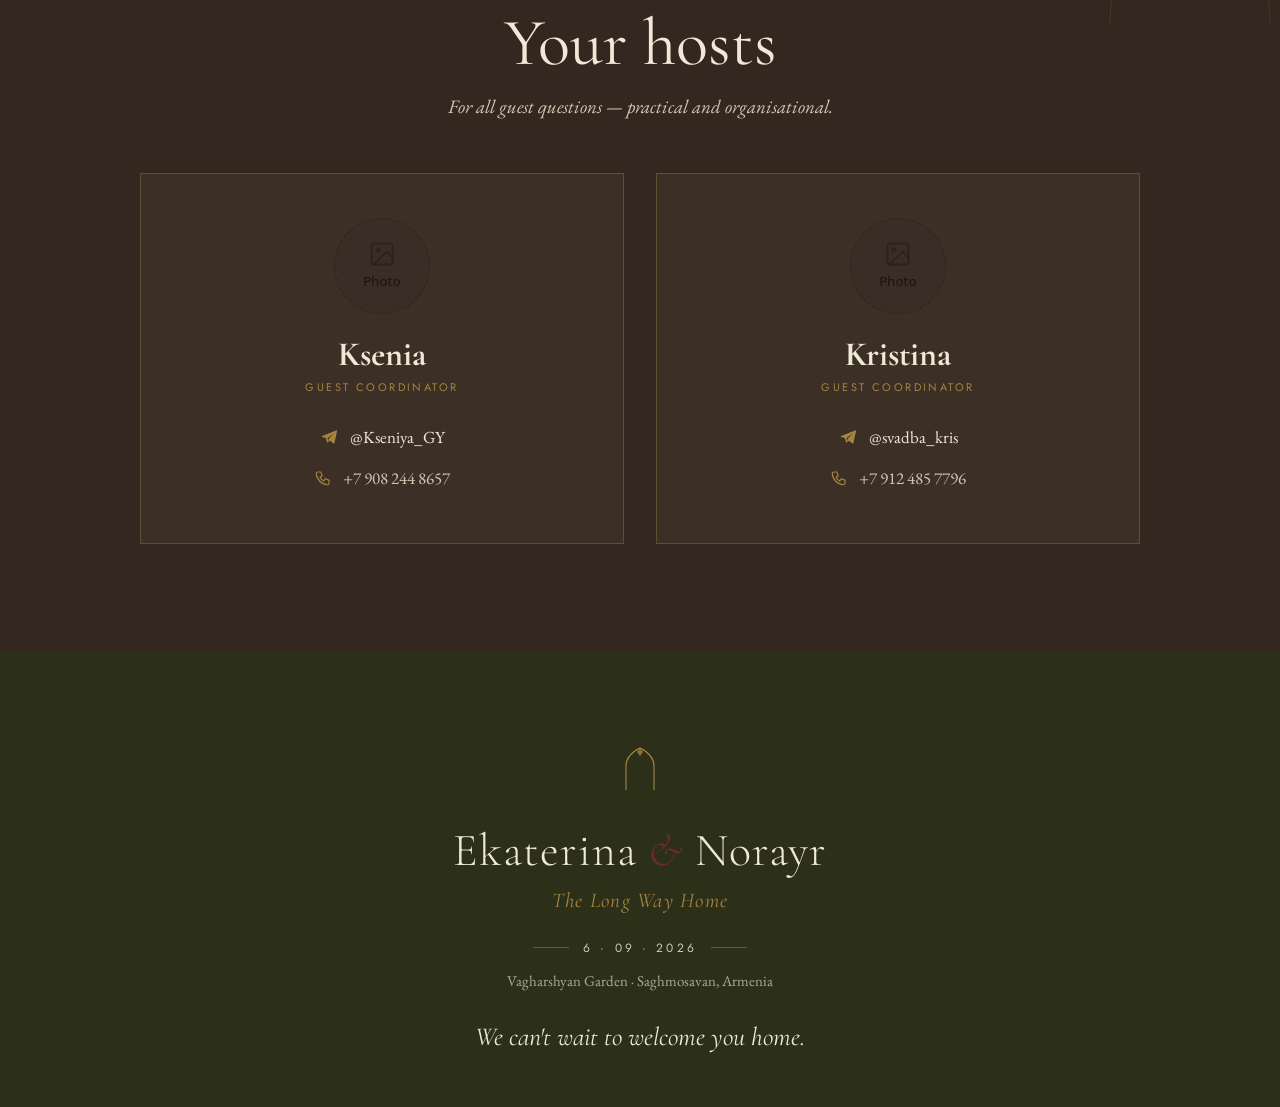
==== commit b8ad0589: "Remove hero candles Drop the two flanking candle SVGs, their flicker keyframe and the mobile hide ru" ====
--- a/site/index.html
+++ b/site/index.html
@@ -46,9 +46,9 @@
 <link rel="preconnect" href="https://fonts.googleapis.com">
 <link rel="preconnect" href="https://fonts.gstatic.com" crossorigin>
 <link href="https://fonts.googleapis.com/css2?family=Cormorant+Garamond:ital,wght@0,300;0,400;0,500;0,600;1,300;1,400;1,500&family=EB+Garamond:ital,wght@0,400;0,500;1,400&family=Jost:wght@300;400;500&family=Noto+Serif+Armenian:wght@300;400;500;600&family=Noto+Sans+Armenian:wght@300;400;500&display=swap" rel="stylesheet">
-<link rel="stylesheet" href="css/styles.css">
-<script src="js/image-slot.js" defer></script>
-<script src="js/main.js" defer></script>
+<link rel="stylesheet" href="css/styles.css?v=20260708b">
+<script src="js/image-slot.js?v=20260708b" defer></script>
+<script src="js/main.js?v=20260708b" defer></script>
 </head>
 <body>
 <a class="skip-link" href="#main">Skip to content</a>
@@ -99,27 +99,6 @@
     </g>
   </svg>
 
-  <!-- candles flanking -->
-  <svg class="hero-candle" aria-hidden="true" focusable="false" style="position:absolute;left:max(6%,calc(50% - 320px));bottom:13%;width:46px;z-index:4;pointer-events:none" viewBox="0 0 60 140">
-    <defs><radialGradient id="cg1" cx="50%" cy="40%" r="50%"><stop offset="0%" stop-color="#f4dca0" stop-opacity="0.9"/><stop offset="100%" stop-color="#f4dca0" stop-opacity="0"/></radialGradient></defs>
-    <ellipse cx="30" cy="40" rx="26" ry="34" fill="url(#cg1)" style="opacity:var(--glow)"/>
-    <rect x="22" y="62" width="16" height="66" fill="none" stroke="var(--brass)" stroke-width="1.4"/>
-    <line x1="30" y1="62" x2="30" y2="54" stroke="var(--olive)" stroke-width="1.4"/>
-    <g style="transform-origin:30px 48px;animation:flicker 2.6s ease-in-out infinite">
-      <path d="M30,28 C40,42 37,54 30,54 C23,54 20,42 30,28 Z" fill="var(--brass)" opacity="0.85"/>
-      <path d="M30,38 C35,45 33,52 30,52 C27,52 25,46 30,38 Z" fill="#f4dca0"/>
-    </g>
-  </svg>
-  <svg class="hero-candle" aria-hidden="true" focusable="false" style="position:absolute;right:max(6%,calc(50% - 320px));bottom:13%;width:46px;z-index:4;pointer-events:none" viewBox="0 0 60 140">
-    <defs><radialGradient id="cg2" cx="50%" cy="40%" r="50%"><stop offset="0%" stop-color="#f4dca0" stop-opacity="0.9"/><stop offset="100%" stop-color="#f4dca0" stop-opacity="0"/></radialGradient></defs>
-    <ellipse cx="30" cy="40" rx="26" ry="34" fill="url(#cg2)" style="opacity:var(--glow)"/>
-    <rect x="22" y="62" width="16" height="66" fill="none" stroke="var(--brass)" stroke-width="1.4"/>
-    <line x1="30" y1="62" x2="30" y2="54" stroke="var(--olive)" stroke-width="1.4"/>
-    <g style="transform-origin:30px 48px;animation:flicker 2.9s ease-in-out infinite .4s">
-      <path d="M30,28 C40,42 37,54 30,54 C23,54 20,42 30,28 Z" fill="var(--brass)" opacity="0.85"/>
-      <path d="M30,38 C35,45 33,52 30,52 C27,52 25,46 30,38 Z" fill="#f4dca0"/>
-    </g>
-  </svg>
 
   <!-- hero content -->
   <div style="position:relative;z-index:5;display:flex;flex-direction:column;align-items:center;max-width:760px">
--- a/site/css/styles.css
+++ b/site/css/styles.css
@@ -26,7 +26,6 @@
 /* ---- Keyframes ---- */
 @keyframes drawIn{to{stroke-dashoffset:0}}
 @keyframes artIn{from{opacity:0;transform:scale(1.05) translateY(10px)}to{opacity:1;transform:none}}
-@keyframes flicker{0%,100%{transform:scale(1);opacity:.95}20%{transform:scale(1.06,.94);opacity:1}40%{transform:scale(.96,1.06);opacity:.82}60%{transform:scale(1.04,.97);opacity:1}80%{transform:scale(.98,1.03);opacity:.9}}
 @keyframes twinkle{0%,100%{opacity:.1}50%{opacity:.8}}
 @keyframes floaty{0%,100%{transform:translateY(0)}50%{transform:translateY(-7px)}}
 @keyframes reveal{from{opacity:0;transform:translateY(32px)}to{opacity:1;transform:none}}
@@ -48,8 +47,6 @@
 .img-sun{left:0;top:0;width:36.59%;height:auto}
 .hero-blend{position:absolute;left:0;right:0;bottom:-1px;height:130px;z-index:2;pointer-events:none;
   background:linear-gradient(180deg,rgba(239,230,212,0),#efe6d4)}
-/* On narrow screens the flanking candles collide with the countdown. */
-@media (max-width:640px){.hero-candle{display:none}}
 
 /* Invite page: the same planes back the "You're invited" section, with
    parallax measured relative to the section (see invite.js). The scene
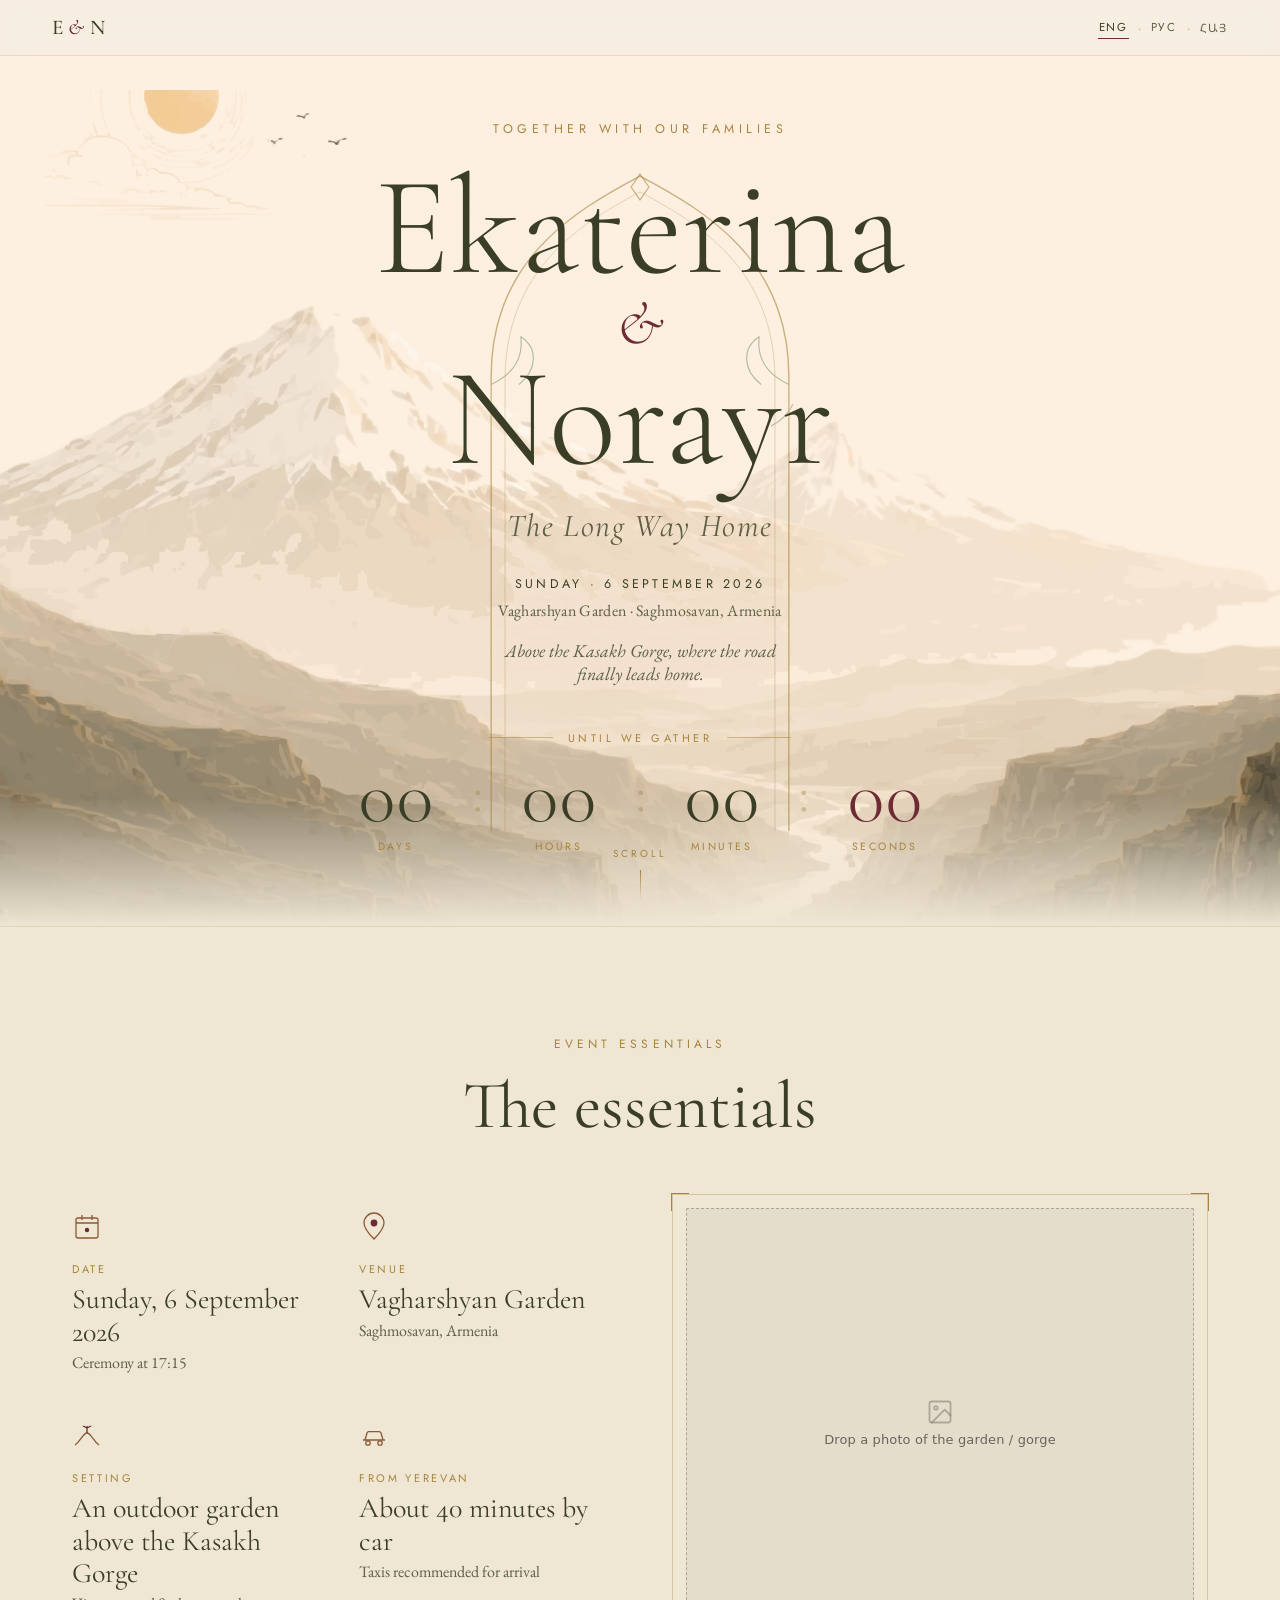
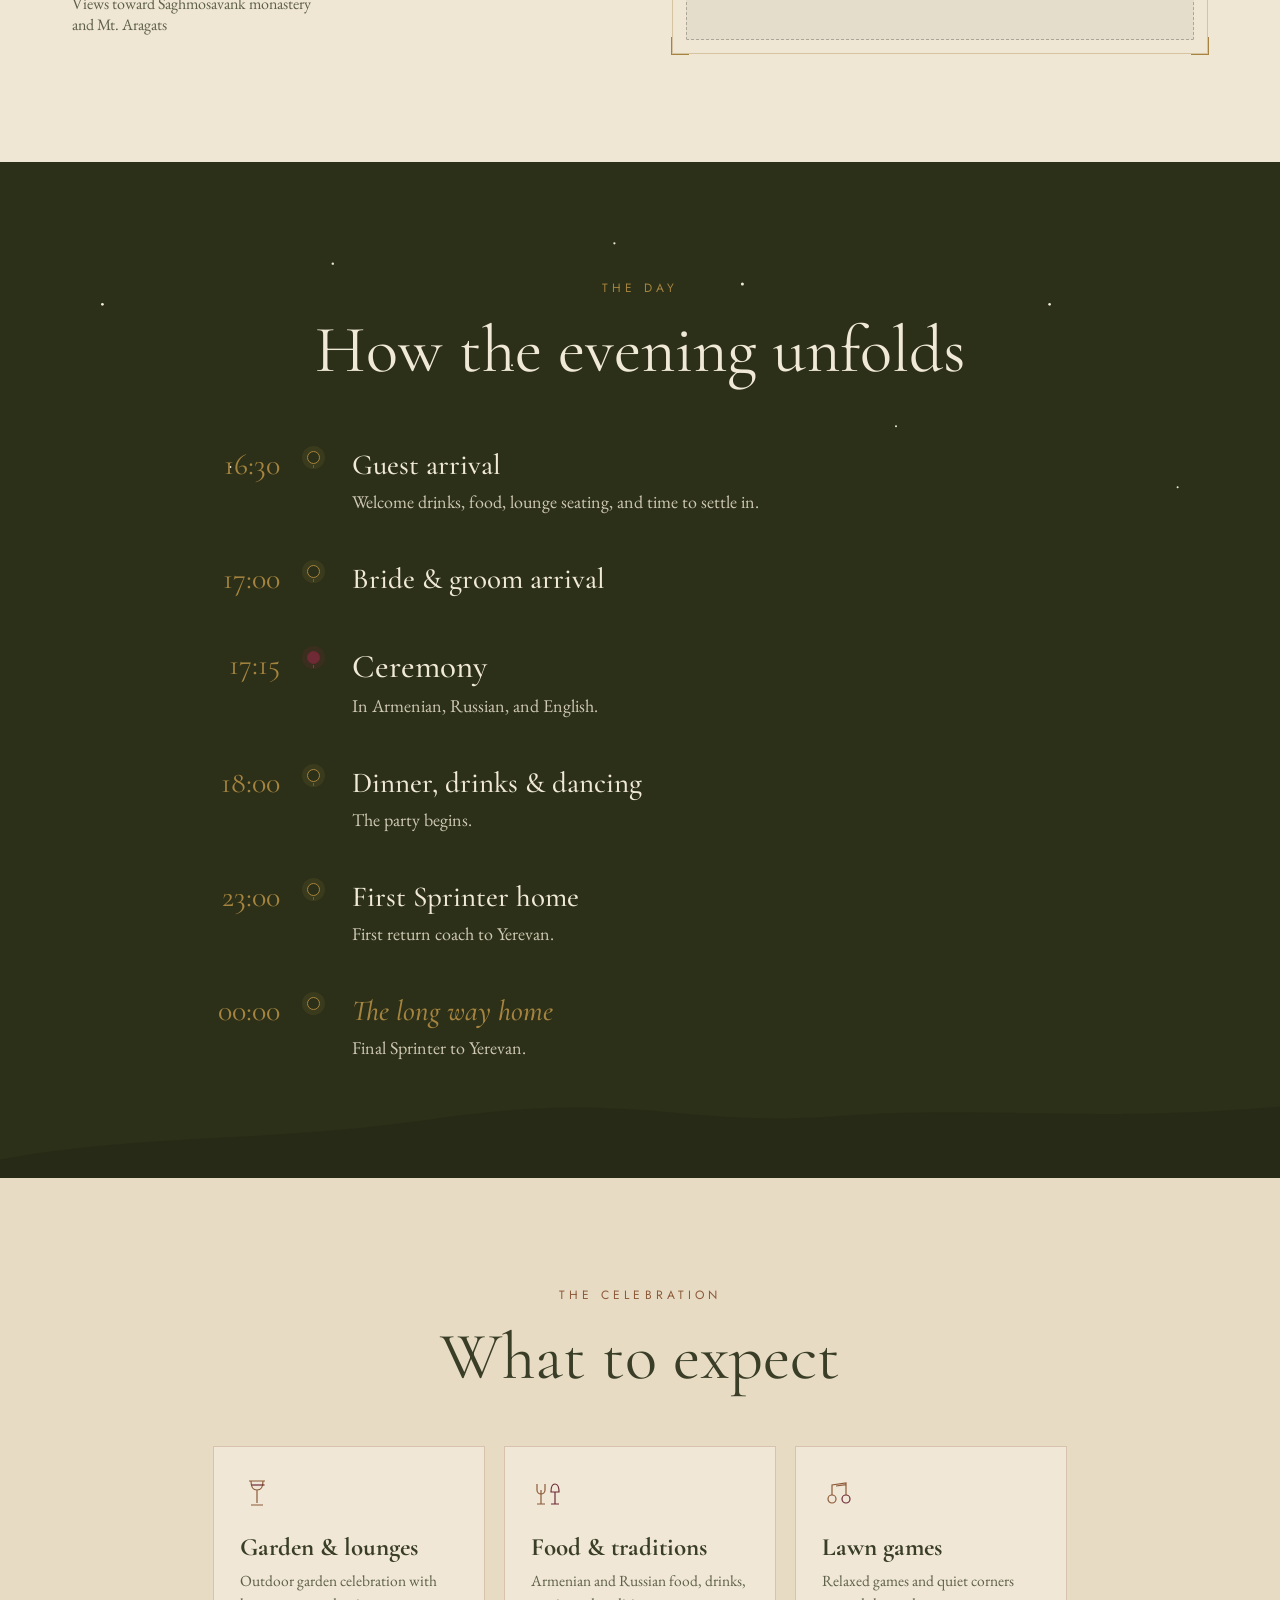
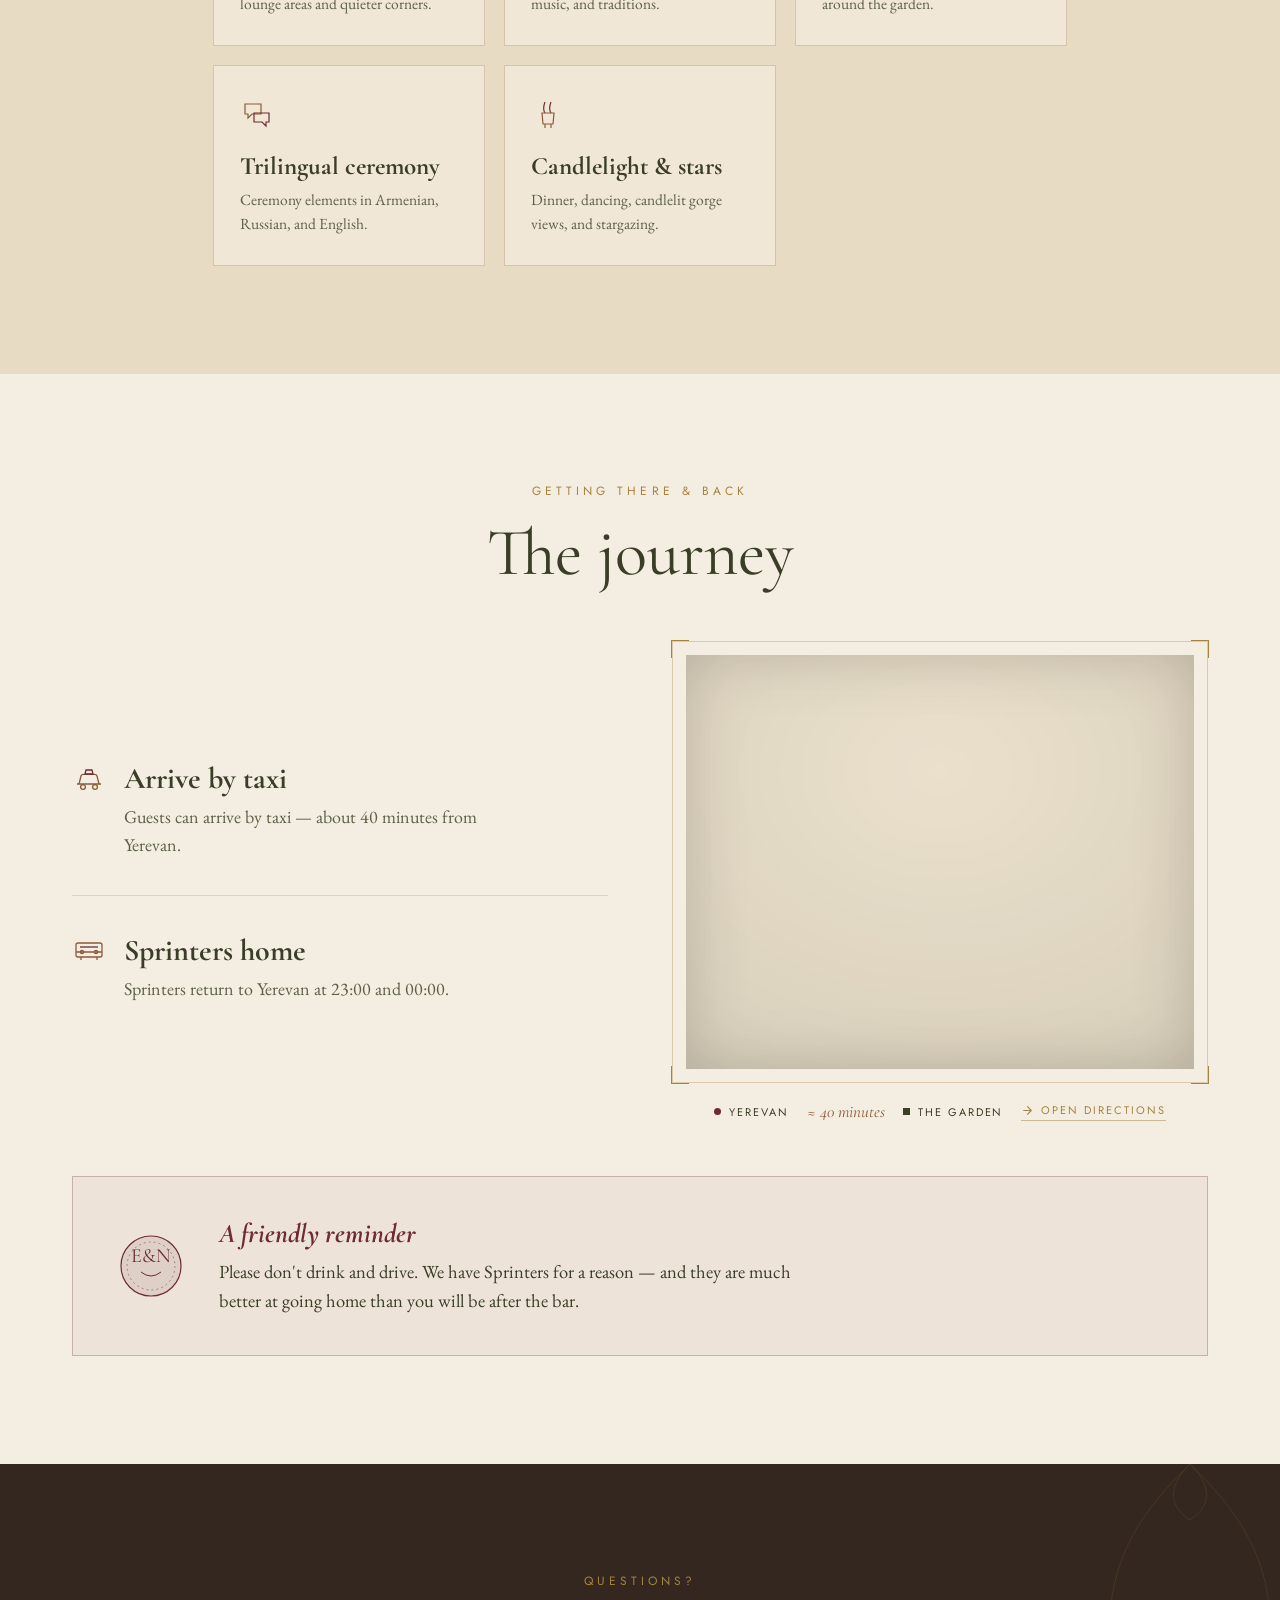
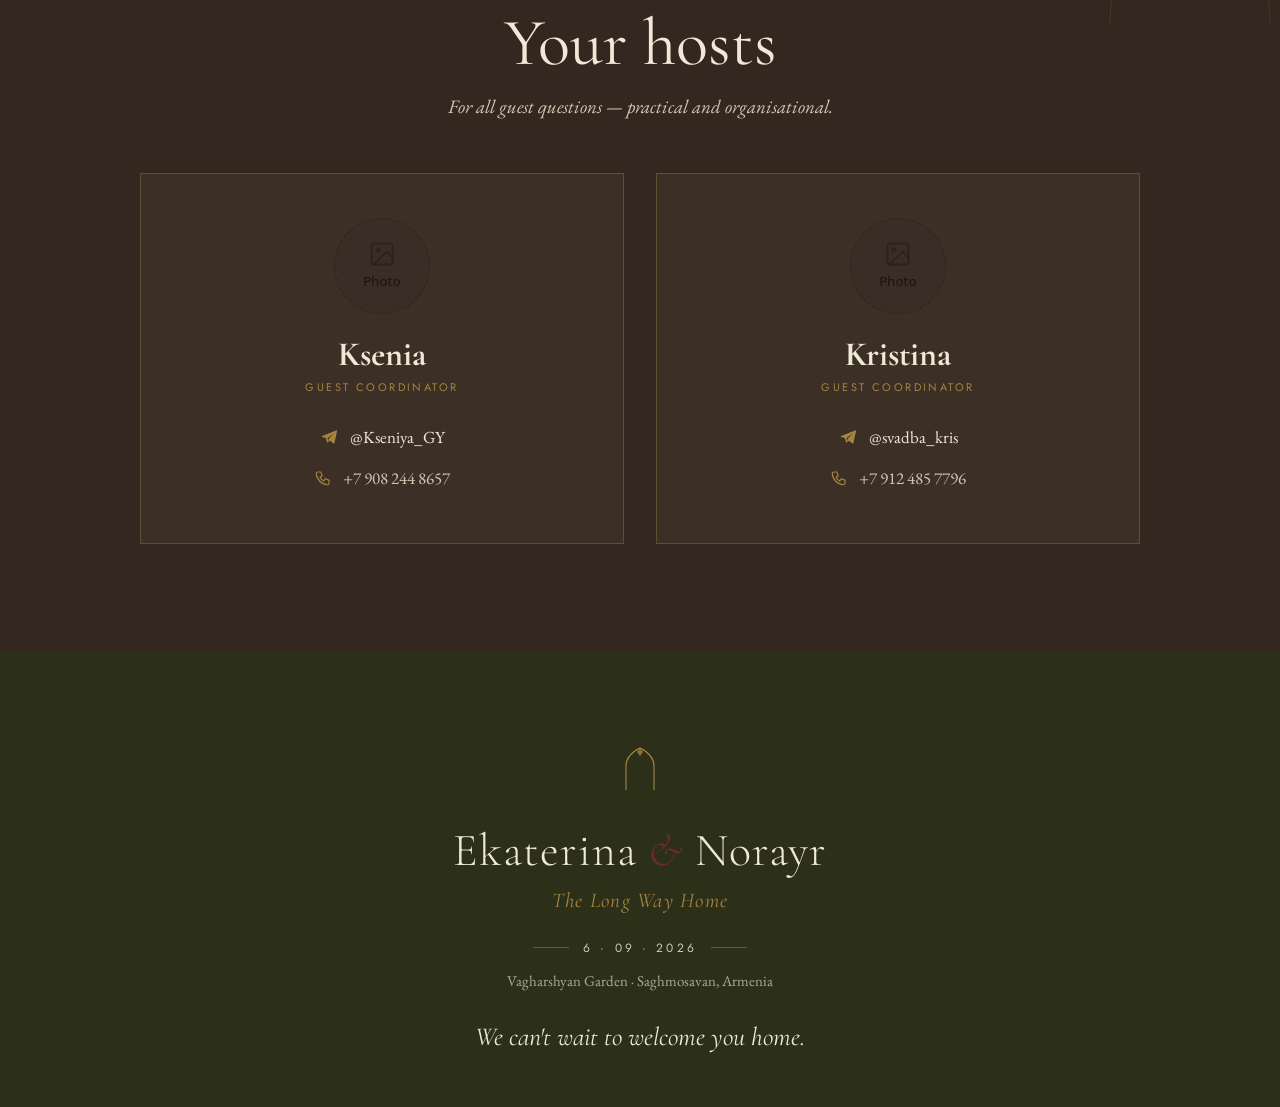
==== commit 0fecdeea: "Zoom scene onto the landscape; rebuild invite as one continuous world Scene recomposition (both page" ====
--- a/site/index.html
+++ b/site/index.html
@@ -46,9 +46,9 @@
 <link rel="preconnect" href="https://fonts.googleapis.com">
 <link rel="preconnect" href="https://fonts.gstatic.com" crossorigin>
 <link href="https://fonts.googleapis.com/css2?family=Cormorant+Garamond:ital,wght@0,300;0,400;0,500;0,600;1,300;1,400;1,500&family=EB+Garamond:ital,wght@0,400;0,500;1,400&family=Jost:wght@300;400;500&family=Noto+Serif+Armenian:wght@300;400;500;600&family=Noto+Sans+Armenian:wght@300;400;500&display=swap" rel="stylesheet">
-<link rel="stylesheet" href="css/styles.css?v=20260708b">
-<script src="js/image-slot.js?v=20260708b" defer></script>
-<script src="js/main.js?v=20260708b" defer></script>
+<link rel="stylesheet" href="css/styles.css?v=20260708c">
+<script src="js/image-slot.js?v=20260708c" defer></script>
+<script src="js/main.js?v=20260708c" defer></script>
 </head>
 <body>
 <a class="skip-link" href="#main">Skip to content</a>
@@ -74,7 +74,7 @@
        sun+clouds+birds drift slowest, the massif mid, the gorge fastest. -->
   <div class="scene" aria-hidden="true">
     <div class="scene-layer" data-parallax data-speed="0.04">
-      <div class="scene-pos"><img class="img-sun" src="img/layer-sun.png" alt="" fetchpriority="high" decoding="async" style="animation-delay:.15s"></div>
+      <div class="sun-frame"><img src="img/layer-sun.png" alt="" fetchpriority="high" decoding="async" style="animation-delay:.15s"></div>
     </div>
     <div class="scene-layer" data-parallax data-speed="0.10">
       <div class="scene-pos"><img class="img-full" src="img/layer-ararat.png" alt="" fetchpriority="high" decoding="async" style="animation-delay:.3s"></div>
--- a/site/css/styles.css
+++ b/site/css/styles.css
@@ -34,25 +34,36 @@
 
 /* ---- Layered illustration scene (Kasakh gorge / Ararat) ----
    The artwork is cut into depth planes (sun+clouds+birds / massif /
-   gorge). All plates live on one bottom-anchored 3:2 canvas so they stay
-   registered; each plane parallaxes at its own speed and fades in with a
-   slow "dawn" settle. hero-blend melts the gorge into the next section. */
+   gorge). The massif+gorge plates share one bottom-anchored 3:2 canvas,
+   ZOOMED and anchored to the RIGHT so the gorge, cliff (and what exists
+   of the church at the artwork's edge) fill the frame instead of empty
+   sky. The sun sprite is decoupled and composed in viewport coordinates
+   so it always stays in view. Each plane parallaxes at its own speed. */
 .scene{position:absolute;inset:0;z-index:1;pointer-events:none;overflow:hidden;background:#fdf0e0}
 .scene-layer{position:absolute;inset:0}
-.scene-pos{position:absolute;bottom:0;left:50%;transform:translateX(-50%);
-  width:max(100%,150vh);aspect-ratio:1536/1024}
-.scene-pos>img{position:absolute;display:block;
+.scene-pos{position:absolute;bottom:0;right:-3%;
+  width:max(126%,170vh);aspect-ratio:1536/1024}
+.scene-pos>img,.sun-frame>img{display:block;
   animation:artIn 2s cubic-bezier(.22,.61,.36,1) both}
+.scene-pos>img{position:absolute}
 .img-full{inset:0;width:100%;height:100%}
-.img-sun{left:0;top:0;width:36.59%;height:auto}
+.sun-frame{position:absolute;inset:0}
+.sun-frame>img{position:absolute;left:clamp(10px,3.5vw,60px);top:clamp(72px,10vh,132px);
+  width:clamp(180px,24vw,330px);height:auto}
 .hero-blend{position:absolute;left:0;right:0;bottom:-1px;height:130px;z-index:2;pointer-events:none;
   background:linear-gradient(180deg,rgba(239,230,212,0),#efe6d4)}
+/* soft cushion so hero text stays legible over the busier crop */
+header h1,header h1 span,header p{text-shadow:0 0 18px rgba(253,240,224,.7)}
 
-/* Invite page: the same planes back the "You're invited" section, with
-   parallax measured relative to the section (see invite.js). The scene
-   bleeds beyond the section so offsets never expose an edge. */
-.iscene{position:absolute;left:0;right:0;top:-180px;bottom:-180px;pointer-events:none}
-.iscene .scene-pos{width:max(100%,1240px)}
+/* ---- Invite page: one continuous world ----
+   A single scene spans video → details → RSVP; sections float over it.
+   Parallax is measured relative to the details section (invite.js), so
+   the plates sit composed exactly where guests read. */
+.world{position:relative;background:#fdf0e0;overflow:hidden}
+.world-scene{position:absolute;left:0;right:0;top:0;bottom:-170px;pointer-events:none}
+.world .dusk{height:150px;background:linear-gradient(180deg,rgba(51,39,31,0),#33271f)}
+.veil-card{background:rgba(253,240,224,.9);backdrop-filter:blur(3px);-webkit-backdrop-filter:blur(3px);
+  border:1px solid rgba(166,132,63,.35);padding:clamp(24px,4vw,44px)}
 
 /* ---- Scroll reveals ----
    Elements stay hidden only when JS is present (html.js); without JS
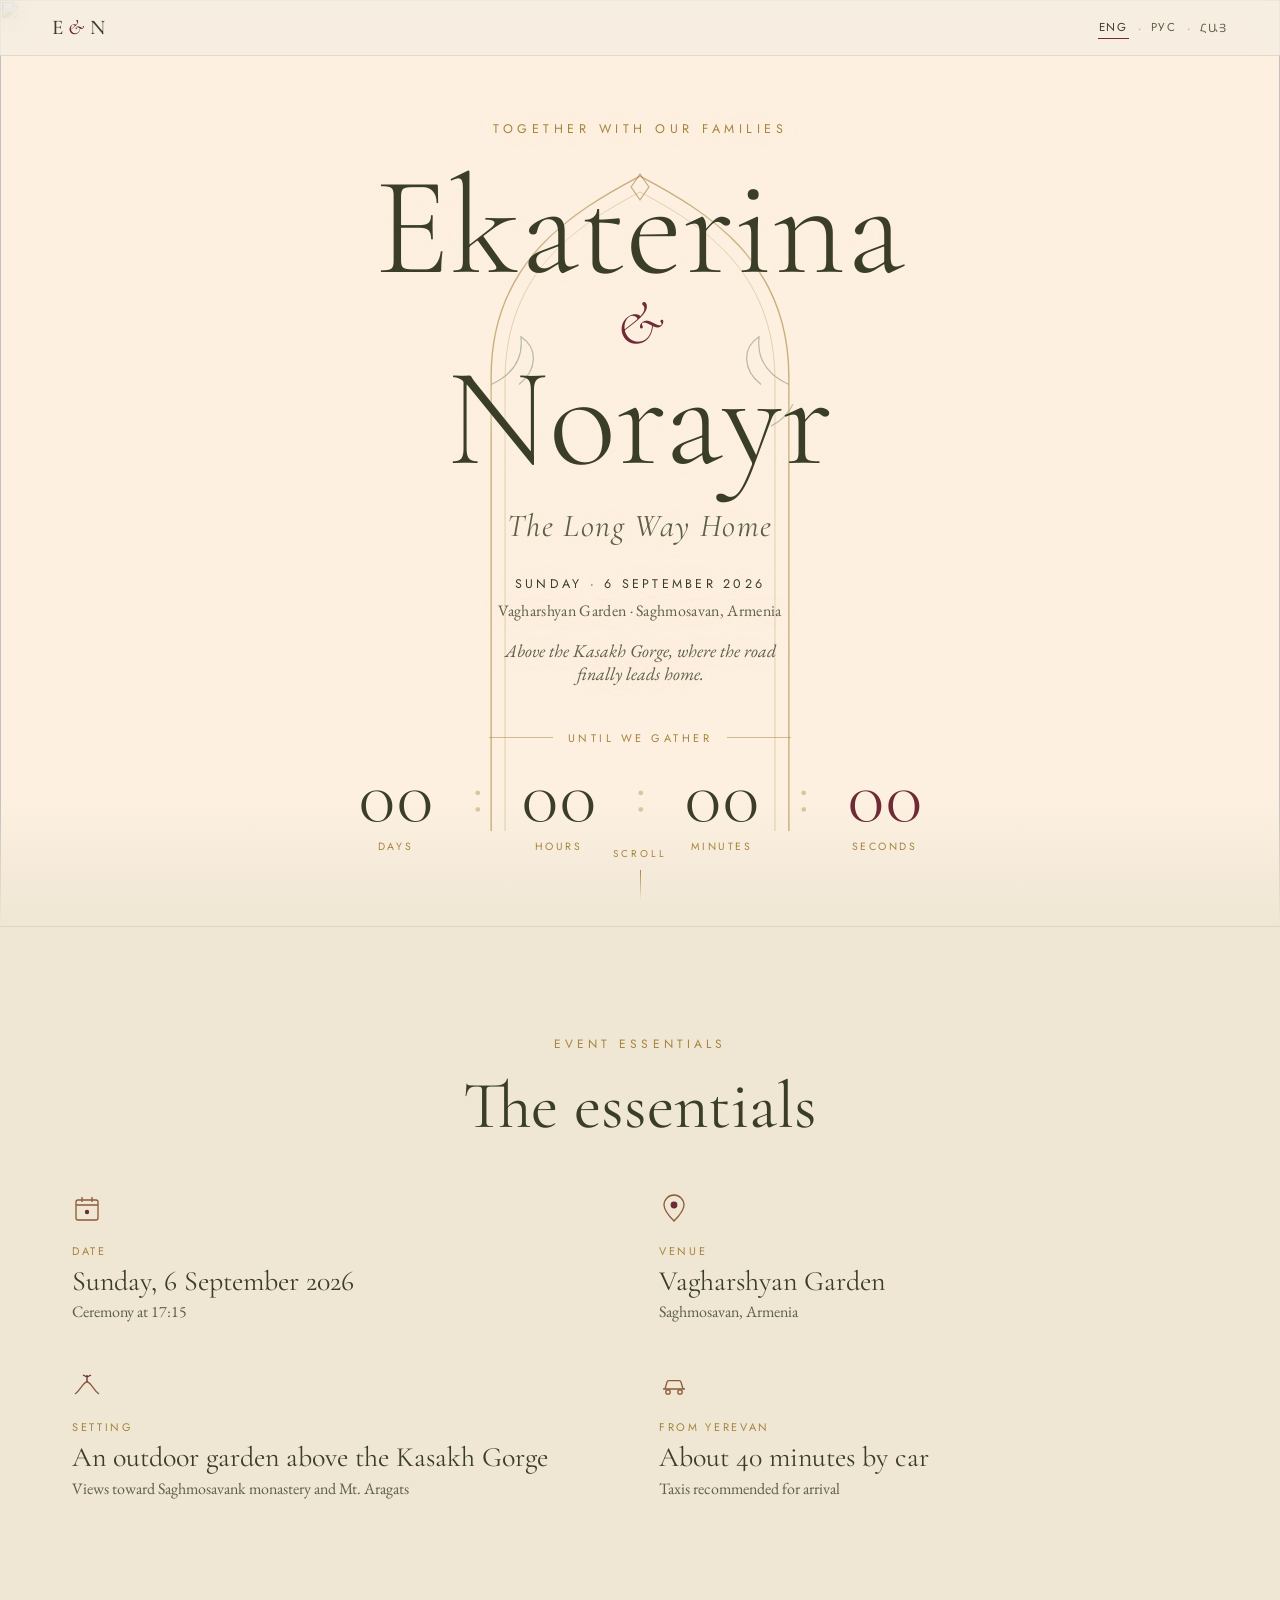
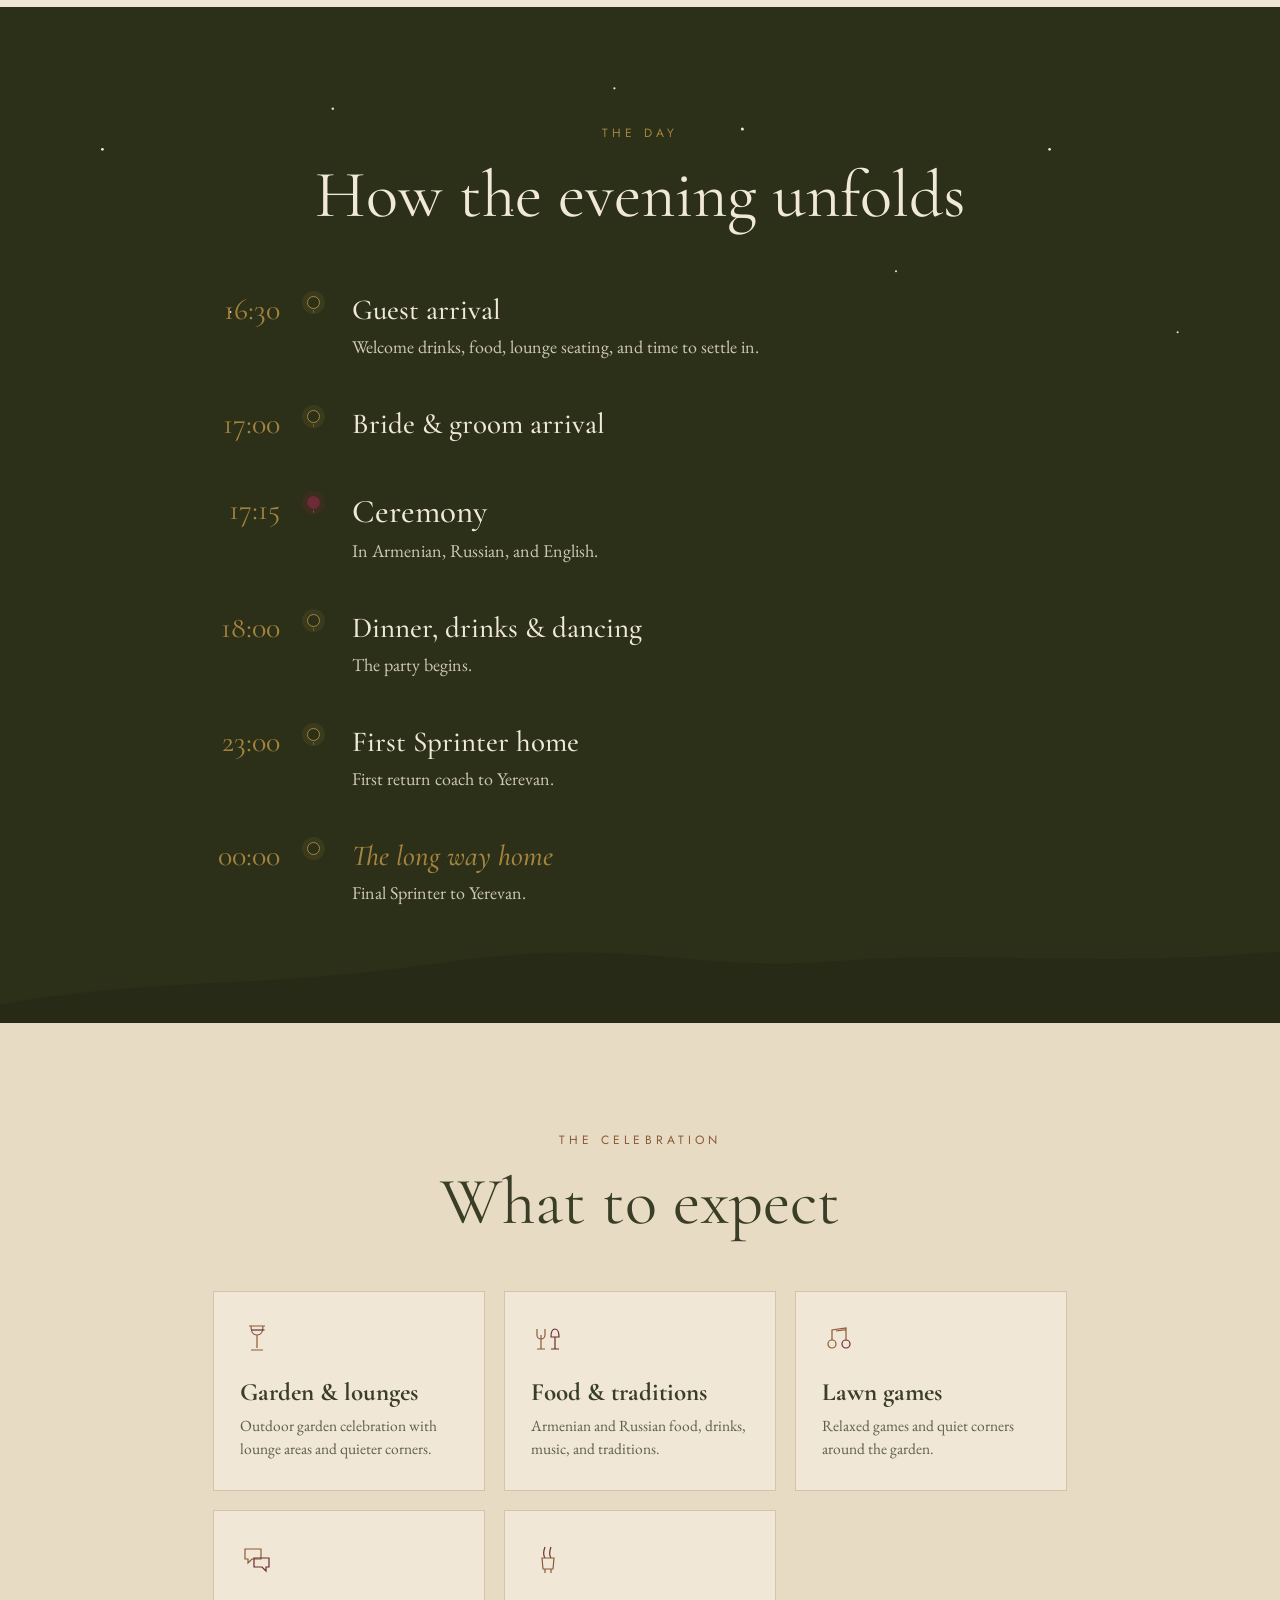
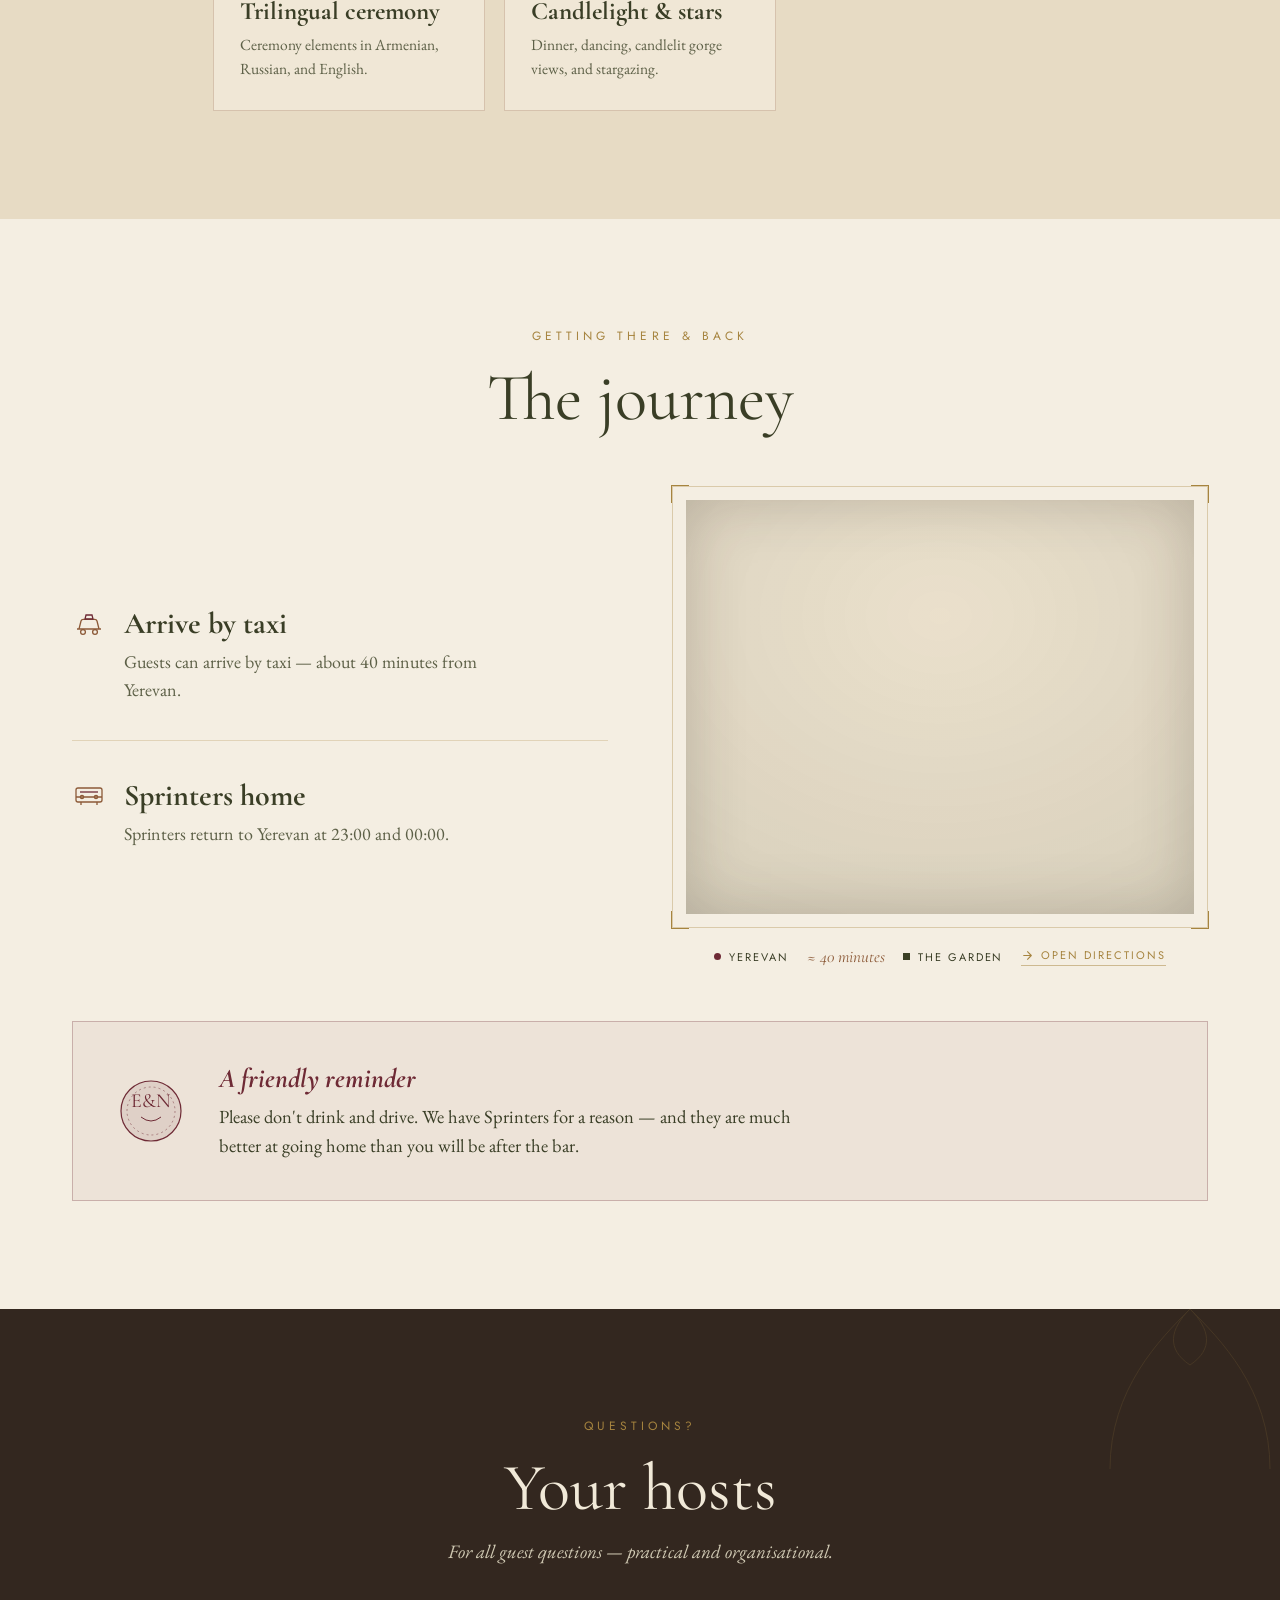
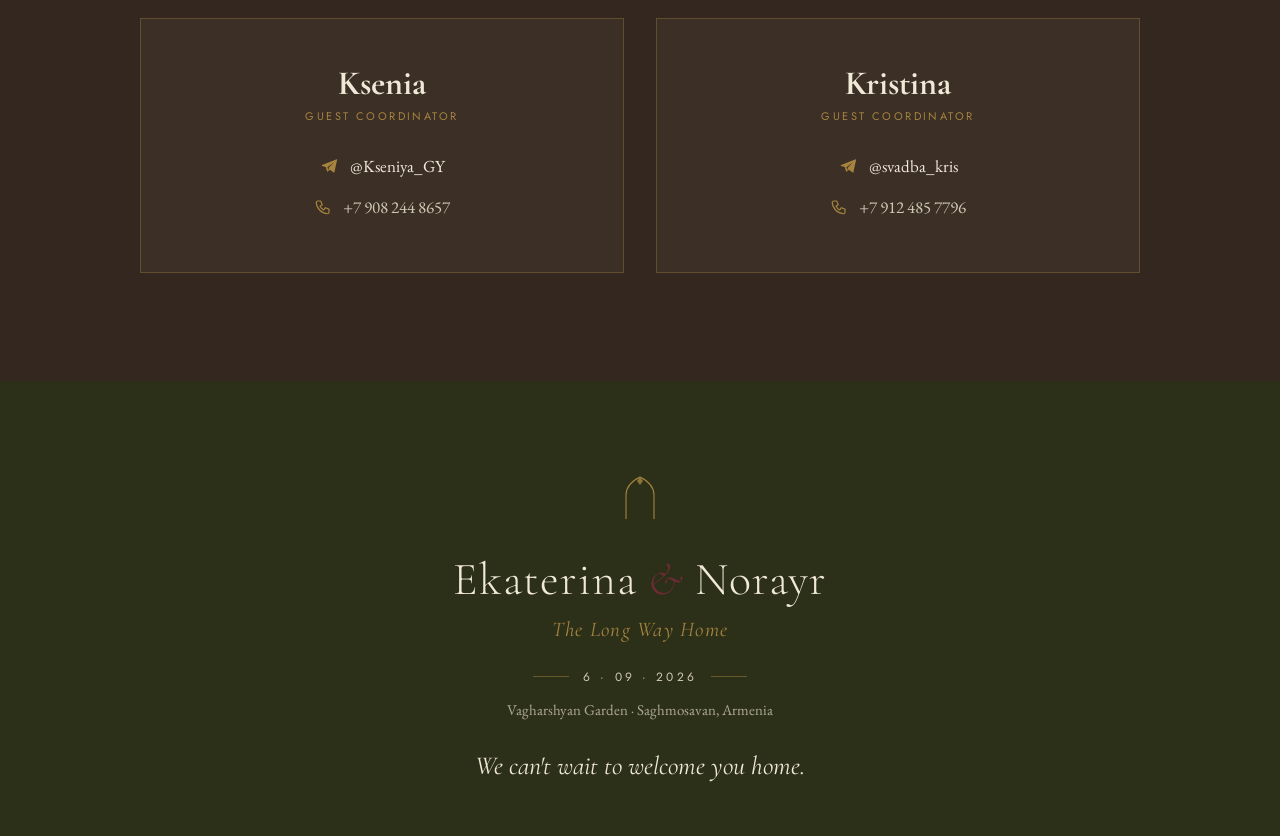
==== commit 9cefc756: "Refine background scene and point map links to Google Maps - Replace layered PNG parallax hero with " ====
--- a/site/index.html
+++ b/site/index.html
@@ -46,9 +46,9 @@
 <link rel="preconnect" href="https://fonts.googleapis.com">
 <link rel="preconnect" href="https://fonts.gstatic.com" crossorigin>
 <link href="https://fonts.googleapis.com/css2?family=Cormorant+Garamond:ital,wght@0,300;0,400;0,500;0,600;1,300;1,400;1,500&family=EB+Garamond:ital,wght@0,400;0,500;1,400&family=Jost:wght@300;400;500&family=Noto+Serif+Armenian:wght@300;400;500;600&family=Noto+Sans+Armenian:wght@300;400;500&display=swap" rel="stylesheet">
-<link rel="stylesheet" href="css/styles.css?v=20260708c">
-<script src="js/image-slot.js?v=20260708c" defer></script>
-<script src="js/main.js?v=20260708c" defer></script>
+<link rel="stylesheet" href="css/styles.css?v=20260709">
+<script src="js/image-slot.js?v=20260709" defer></script>
+<script src="js/main.js?v=20260709" defer></script>
 </head>
 <body>
 <a class="skip-link" href="#main">Skip to content</a>
@@ -70,18 +70,9 @@
 <!-- ============ HERO ============ -->
 <header style="position:relative;min-height:100vh;display:flex;flex-direction:column;align-items:center;justify-content:center;text-align:center;padding:120px clamp(18px,5vw,52px) 72px;overflow:hidden;background:#fdf0e0">
 
-  <!-- Kasakh gorge / Ararat illustration cut into true depth planes:
-       sun+clouds+birds drift slowest, the massif mid, the gorge fastest. -->
+  <!-- Kasakh gorge / Saghmosavank / Ararat — single refined vector illustration. -->
   <div class="scene" aria-hidden="true">
-    <div class="scene-layer" data-parallax data-speed="0.04">
-      <div class="sun-frame"><img src="img/layer-sun.png" alt="" fetchpriority="high" decoding="async" style="animation-delay:.15s"></div>
-    </div>
-    <div class="scene-layer" data-parallax data-speed="0.10">
-      <div class="scene-pos"><img class="img-full" src="img/layer-ararat.png" alt="" fetchpriority="high" decoding="async" style="animation-delay:.3s"></div>
-    </div>
-    <div class="scene-layer" data-parallax data-speed="0.22">
-      <div class="scene-pos"><img class="img-full" src="img/layer-gorge.png" alt="" fetchpriority="high" decoding="async" style="animation-delay:.45s"></div>
-    </div>
+    <img class="scene-full" src="img/saghmosavank-hero-church-refined.svg" alt="" fetchpriority="high" decoding="async">
   </div>
   <div class="hero-blend" aria-hidden="true"></div>
 
@@ -187,14 +178,6 @@
           <p data-i18n="ess.travVal" style="margin:0 0 4px;font-family:'Cormorant Garamond','Noto Serif Armenian',serif;font-size:clamp(22px,2.4vw,28px);color:var(--ink);line-height:1.16">About 40 minutes by car</p>
           <p data-i18n="ess.travSub" style="margin:0;font-family:'EB Garamond','Noto Serif Armenian',serif;font-size:16px;color:var(--ink-soft)">Taxis recommended for arrival</p>
         </div>
-      </div>
-      <div data-reveal data-delay="120" style="position:relative;padding:14px">
-        <div style="position:absolute;inset:0;border:1px solid rgba(166,132,63,.34)"></div>
-        <div style="position:absolute;top:-1px;left:-1px;width:18px;height:18px;border-top:1px solid var(--brass);border-left:1px solid var(--brass)"></div>
-        <div style="position:absolute;top:-1px;right:-1px;width:18px;height:18px;border-top:1px solid var(--brass);border-right:1px solid var(--brass)"></div>
-        <div style="position:absolute;bottom:-1px;left:-1px;width:18px;height:18px;border-bottom:1px solid var(--brass);border-left:1px solid var(--brass)"></div>
-        <div style="position:absolute;bottom:-1px;right:-1px;width:18px;height:18px;border-bottom:1px solid var(--brass);border-right:1px solid var(--brass)"></div>
-        <image-slot id="lwh-garden" shape="rounded" radius="1" fit="cover" placeholder="Drop a photo of the garden / gorge" style="display:block;width:100%;height:clamp(360px,48vh,520px)"></image-slot>
       </div>
     </div>
   </div>
@@ -372,13 +355,14 @@
             <iframe title="Map of Vagharshyan Garden, Saghmosavan, Armenia" src="https://www.openstreetmap.org/export/embed.html?bbox=44.3697%2C40.3663%2C44.4197%2C40.3943&amp;layer=mapnik&amp;marker=40.380342%2C44.394665" loading="lazy" style="display:block;width:100%;height:clamp(340px,46vh,480px);border:0;filter:sepia(0.42) saturate(0.72) hue-rotate(-8deg) brightness(1.04) contrast(0.92)"></iframe>
             <div style="position:absolute;inset:0;pointer-events:none;background:radial-gradient(125% 120% at 50% 28%, rgba(166,132,63,0.05), rgba(60,64,37,0.17));mix-blend-mode:multiply"></div>
             <div style="position:absolute;inset:0;pointer-events:none;box-shadow:inset 0 0 60px rgba(51,39,31,0.22)"></div>
+            <a href="https://maps.app.goo.gl/AiJDRU8QNuRph5mY9" target="_blank" rel="noopener" aria-label="Open Vagharshyan Garden in Google Maps" style="position:absolute;inset:0;z-index:4"></a>
           </div>
         </div>
         <div style="display:flex;align-items:center;justify-content:center;flex-wrap:wrap;gap:10px 18px;margin-top:18px">
           <span style="display:inline-flex;align-items:center;gap:8px;font-family:'Jost','Noto Sans Armenian',sans-serif;font-size:11px;letter-spacing:.18em;text-transform:uppercase;color:var(--ink)"><span style="width:7px;height:7px;border-radius:50%;background:var(--accent)"></span><span data-i18n="trv.mapYerevan">YEREVAN</span></span>
           <span style="font-family:'Cormorant Garamond',serif;font-style:italic;font-size:17px;color:var(--cognac)" data-i18n="trv.mapTime">≈ 40 minutes</span>
           <span style="display:inline-flex;align-items:center;gap:8px;font-family:'Jost','Noto Sans Armenian',sans-serif;font-size:11px;letter-spacing:.18em;text-transform:uppercase;color:var(--ink)"><span style="width:7px;height:7px;background:var(--olive)"></span><span data-i18n="trv.mapVenue">THE GARDEN</span></span>
-          <a href="https://www.google.com/maps/dir/?api=1&amp;destination=40.380342%2C44.394665" target="_blank" rel="noopener" class="hover-brass" style="display:inline-flex;align-items:center;gap:7px;font-family:'Jost','Noto Sans Armenian',sans-serif;font-size:11px;letter-spacing:.18em;text-transform:uppercase;color:var(--brass);text-decoration:none;border-bottom:1px solid rgba(166,132,63,.5);padding-bottom:2px"><svg aria-hidden="true" focusable="false" width="13" height="13" viewBox="0 0 24 24" fill="none" stroke="currentColor" stroke-width="2" stroke-linecap="round" stroke-linejoin="round"><path d="M5 12 h13 M12 5 l7 7 -7 7"/></svg><span data-i18n="trv.directions">Open directions</span></a>
+          <a href="https://maps.app.goo.gl/AiJDRU8QNuRph5mY9" target="_blank" rel="noopener" class="hover-brass" style="display:inline-flex;align-items:center;gap:7px;font-family:'Jost','Noto Sans Armenian',sans-serif;font-size:11px;letter-spacing:.18em;text-transform:uppercase;color:var(--brass);text-decoration:none;border-bottom:1px solid rgba(166,132,63,.5);padding-bottom:2px"><svg aria-hidden="true" focusable="false" width="13" height="13" viewBox="0 0 24 24" fill="none" stroke="currentColor" stroke-width="2" stroke-linecap="round" stroke-linejoin="round"><path d="M5 12 h13 M12 5 l7 7 -7 7"/></svg><span data-i18n="trv.directions">Open directions</span></a>
         </div>
       </div>
     </div>
@@ -404,7 +388,6 @@
     </div>
     <div style="display:grid;grid-template-columns:repeat(auto-fit,minmax(280px,1fr));gap:clamp(20px,3vw,32px)">
       <div data-reveal style="display:flex;flex-direction:column;align-items:center;text-align:center;padding:clamp(30px,4vw,44px) 28px;border:1px solid rgba(166,132,63,.36);background:rgba(241,233,216,.04)">
-        <image-slot id="lwh-ksenia" shape="circle" fit="cover" placeholder="Photo" style="display:block;width:96px;height:96px;margin-bottom:20px"></image-slot>
         <h3 data-i18n="con.n1" style="margin:0 0 4px;font-family:'Cormorant Garamond','Noto Serif Armenian',serif;font-size:clamp(26px,3vw,34px);color:var(--cream)">Ksenia</h3>
         <p data-i18n="con.r1" style="margin:0 0 22px;font-family:'Jost','Noto Sans Armenian',sans-serif;font-size:11px;letter-spacing:.22em;text-transform:uppercase;color:var(--brass)">Guest coordinator</p>
         <a href="https://t.me/Kseniya_GY" target="_blank" rel="noopener" class="contact-link" style="display:flex;align-items:center;gap:11px;color:var(--cream);text-decoration:none;font-family:'EB Garamond',serif;font-size:17px;padding:9px 4px;border-bottom:1px solid transparent">
@@ -417,7 +400,6 @@
         </a>
       </div>
       <div data-reveal data-delay="100" style="display:flex;flex-direction:column;align-items:center;text-align:center;padding:clamp(30px,4vw,44px) 28px;border:1px solid rgba(166,132,63,.36);background:rgba(241,233,216,.04)">
-        <image-slot id="lwh-kristina" shape="circle" fit="cover" placeholder="Photo" style="display:block;width:96px;height:96px;margin-bottom:20px"></image-slot>
         <h3 data-i18n="con.n2" style="margin:0 0 4px;font-family:'Cormorant Garamond','Noto Serif Armenian',serif;font-size:clamp(26px,3vw,34px);color:var(--cream)">Kristina</h3>
         <p data-i18n="con.r2" style="margin:0 0 22px;font-family:'Jost','Noto Sans Armenian',sans-serif;font-size:11px;letter-spacing:.22em;text-transform:uppercase;color:var(--brass)">Guest coordinator</p>
         <a href="https://t.me/svadba_kris" target="_blank" rel="noopener" class="contact-link" style="display:flex;align-items:center;gap:11px;color:var(--cream);text-decoration:none;font-family:'EB Garamond',serif;font-size:17px;padding:9px 4px;border-bottom:1px solid transparent">
--- a/site/css/styles.css
+++ b/site/css/styles.css
@@ -40,6 +40,11 @@
    sky. The sun sprite is decoupled and composed in viewport coordinates
    so it always stays in view. Each plane parallaxes at its own speed. */
 .scene{position:absolute;inset:0;z-index:1;pointer-events:none;overflow:hidden;background:#fdf0e0}
+/* Single refined vector scene: full-bleed, anchored to the bottom so the
+   gorge/church sit at the base and the sky fills upward. Never rasterised. */
+.scene-full{position:absolute;inset:0;width:100%;height:100%;
+  object-fit:cover;object-position:center bottom;
+  animation:artIn 2s cubic-bezier(.22,.61,.36,1) both}
 .scene-layer{position:absolute;inset:0}
 .scene-pos{position:absolute;bottom:0;right:-3%;
   width:max(126%,170vh);aspect-ratio:1536/1024}
@@ -60,7 +65,13 @@
    Parallax is measured relative to the details section (invite.js), so
    the plates sit composed exactly where guests read. */
 .world{position:relative;background:#fdf0e0;overflow:hidden}
-.world-scene{position:absolute;left:0;right:0;top:0;bottom:-170px;pointer-events:none}
+/* Scene backs the first screen of the invite exactly like the hero:
+   viewport-tall, anchored top, and faded into the linen below so the
+   details/RSVP that follow sit cleanly on the page colour. */
+.world-scene{position:absolute;left:0;right:0;top:0;height:100vh;height:100svh;pointer-events:none}
+.world-scene .scene-full{
+  -webkit-mask-image:linear-gradient(180deg,#000 76%,transparent);
+  mask-image:linear-gradient(180deg,#000 76%,transparent)}
 .world .dusk{height:150px;background:linear-gradient(180deg,rgba(51,39,31,0),#33271f)}
 .veil-card{background:rgba(253,240,224,.9);backdrop-filter:blur(3px);-webkit-backdrop-filter:blur(3px);
   border:1px solid rgba(166,132,63,.35);padding:clamp(24px,4vw,44px)}
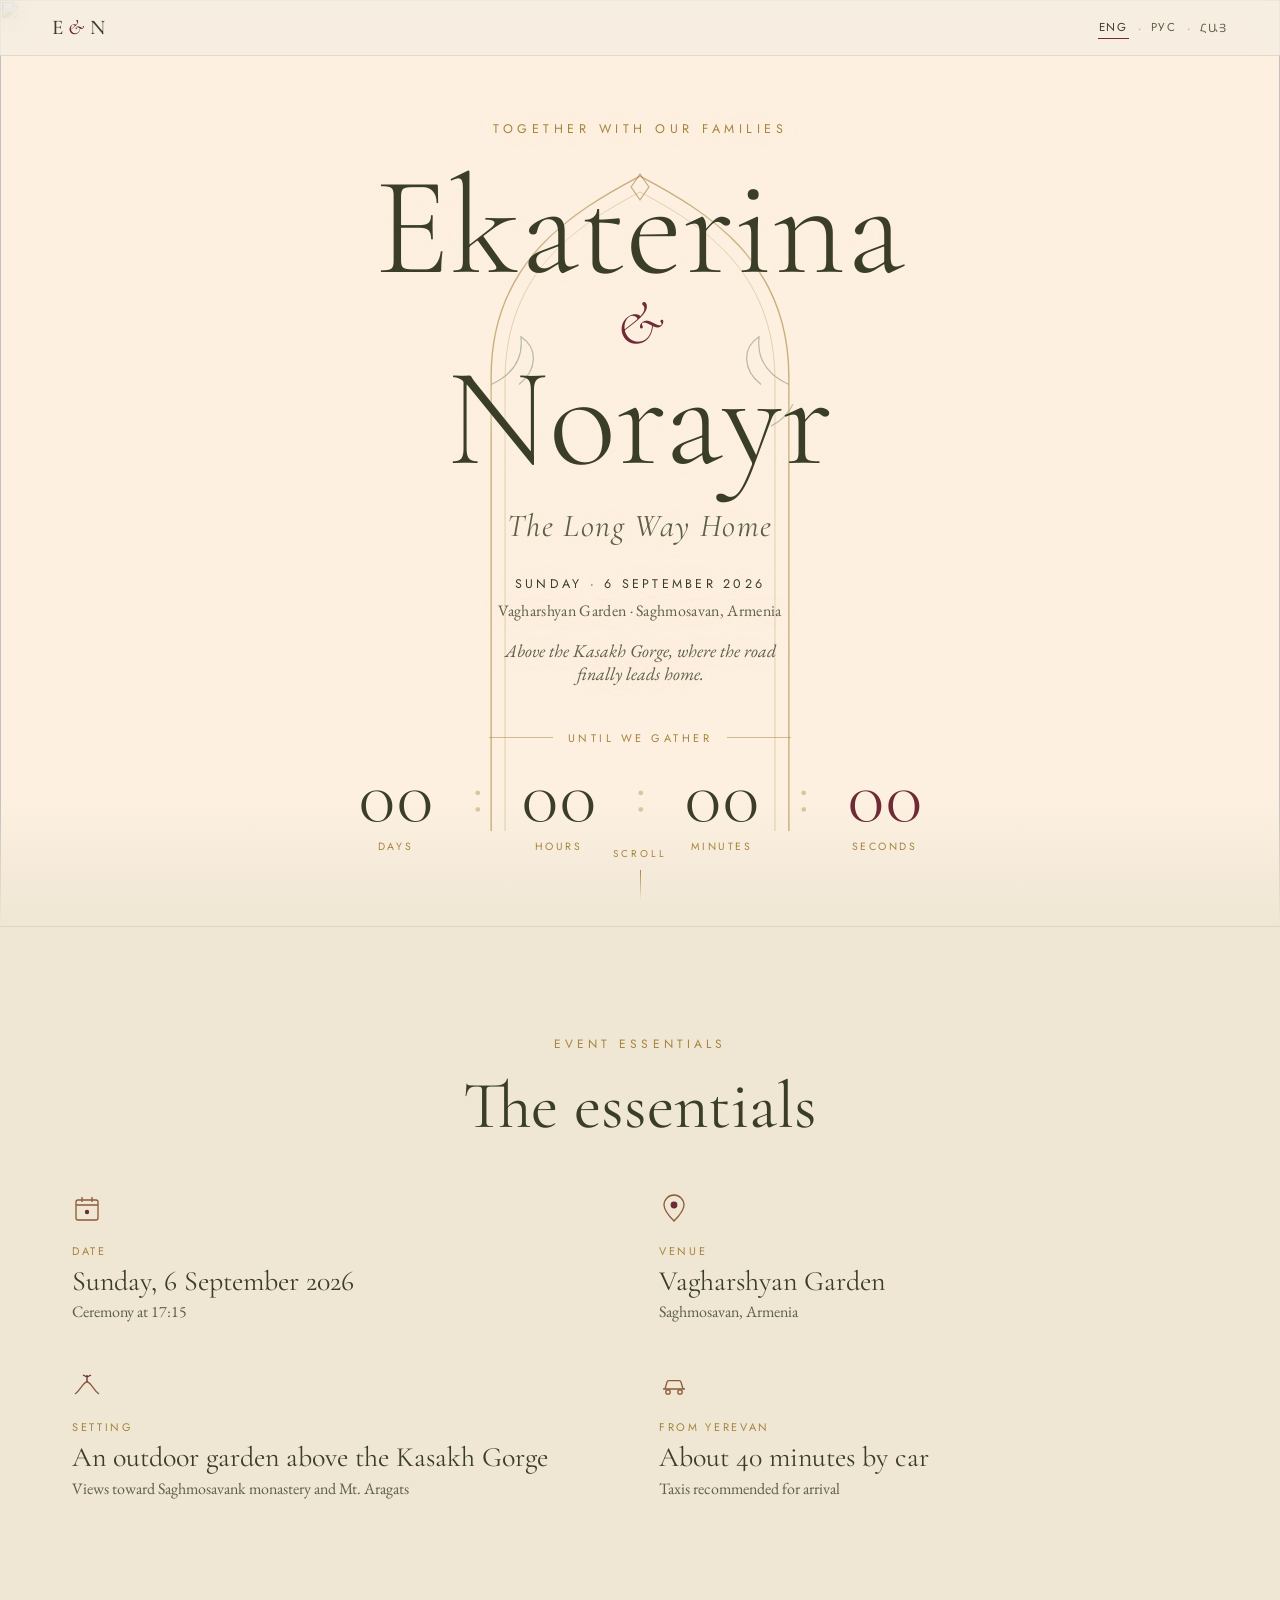
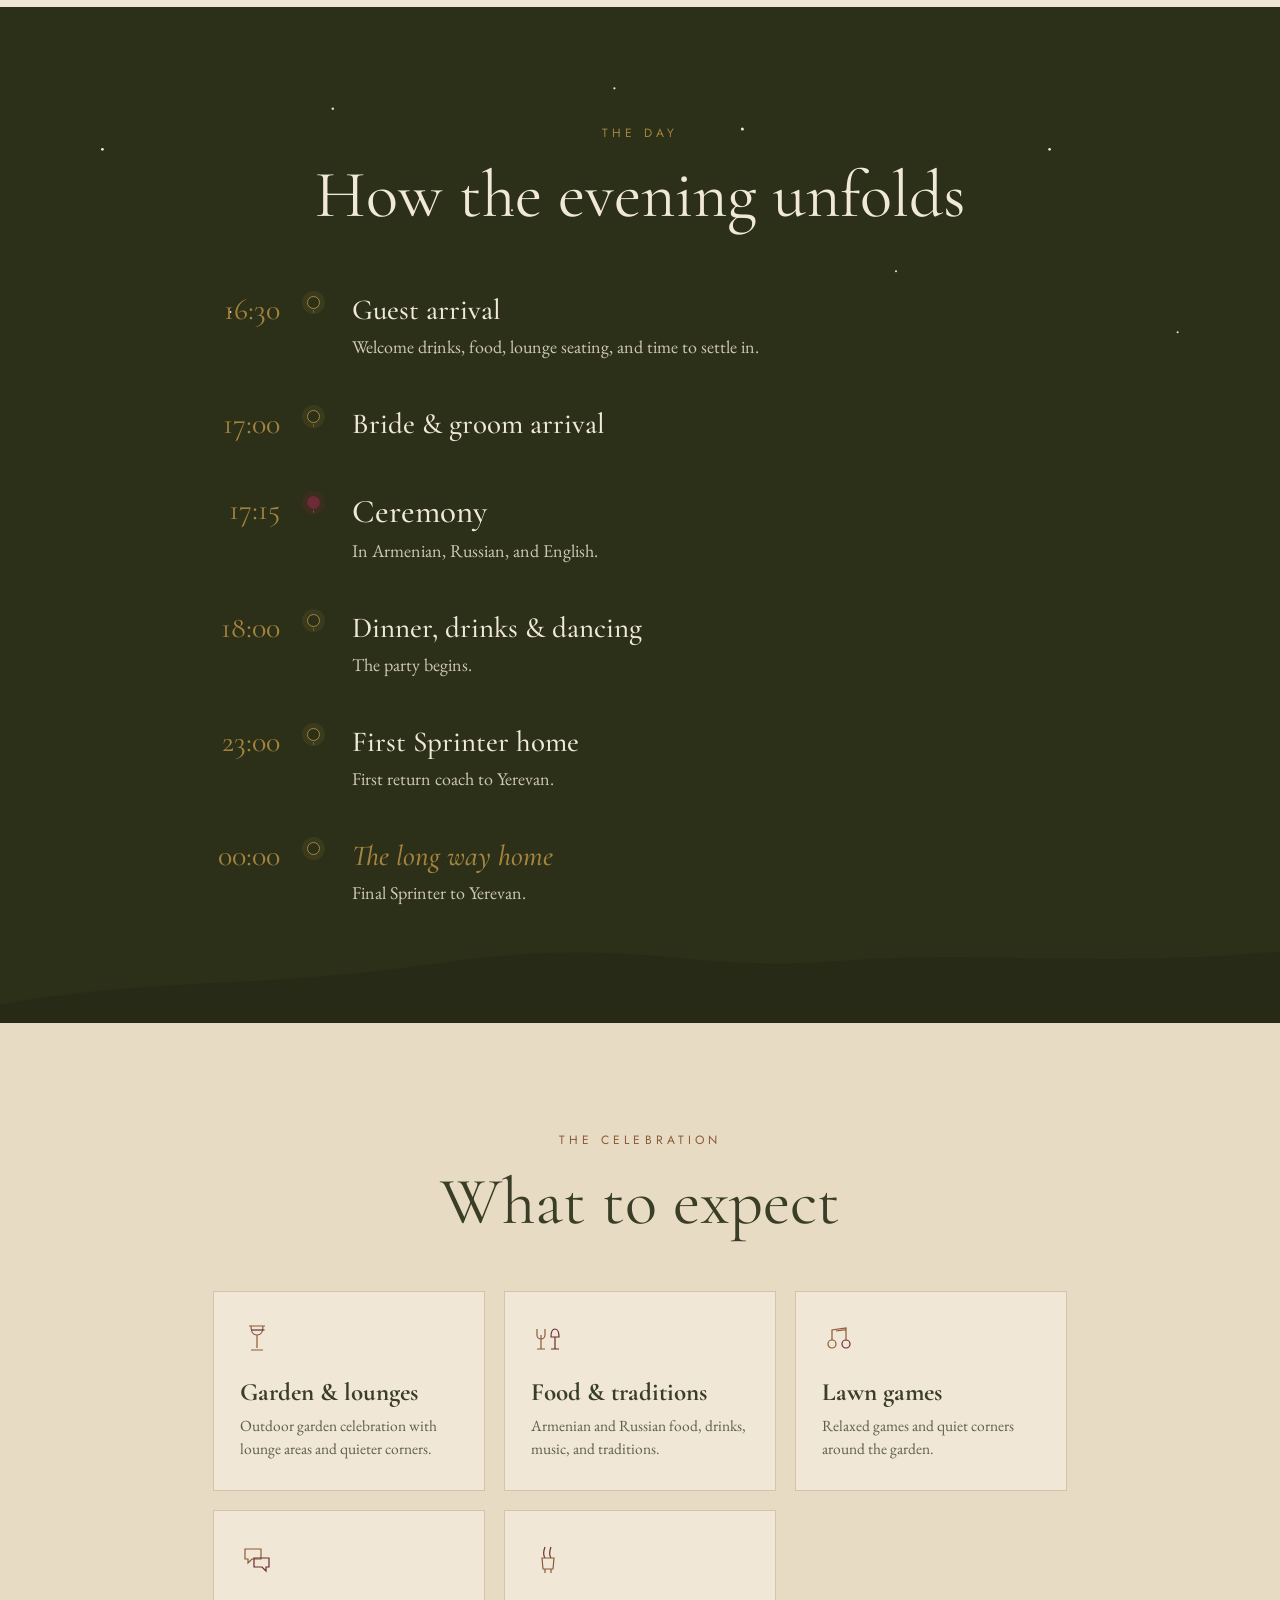
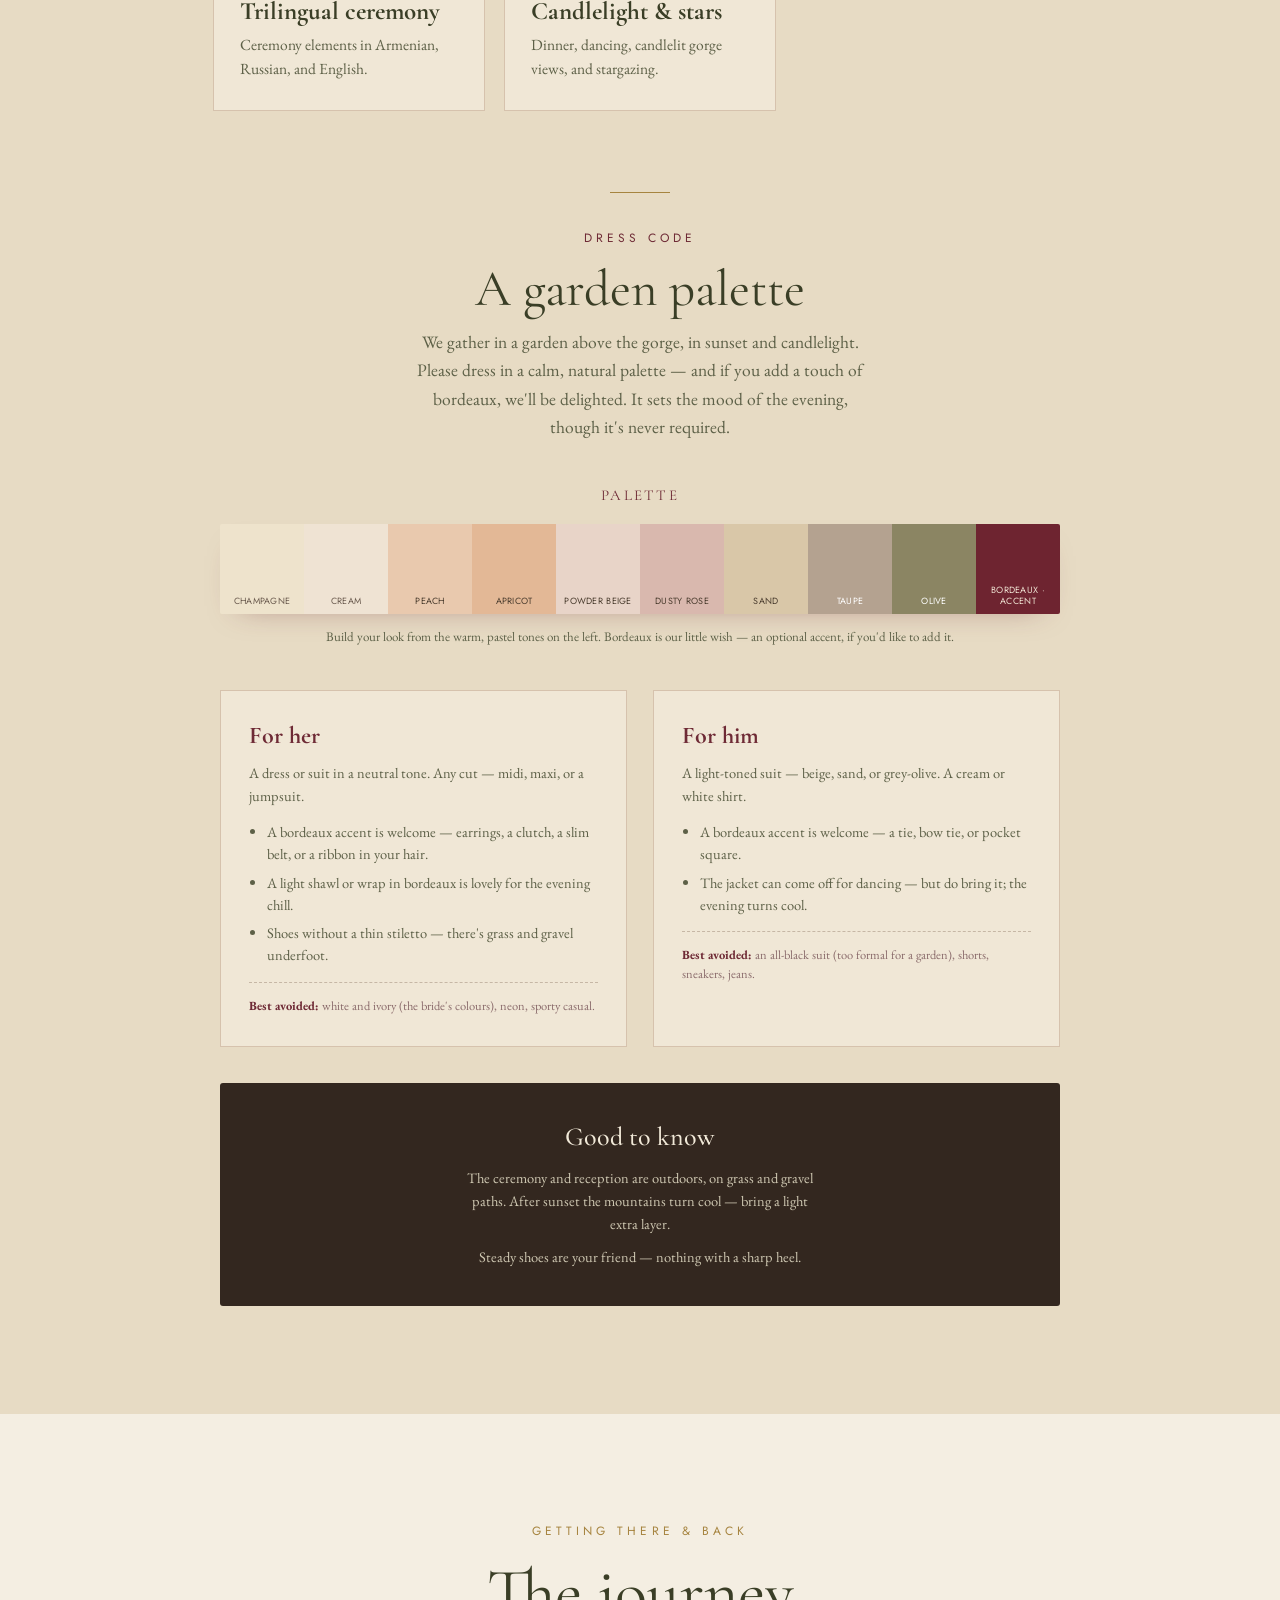
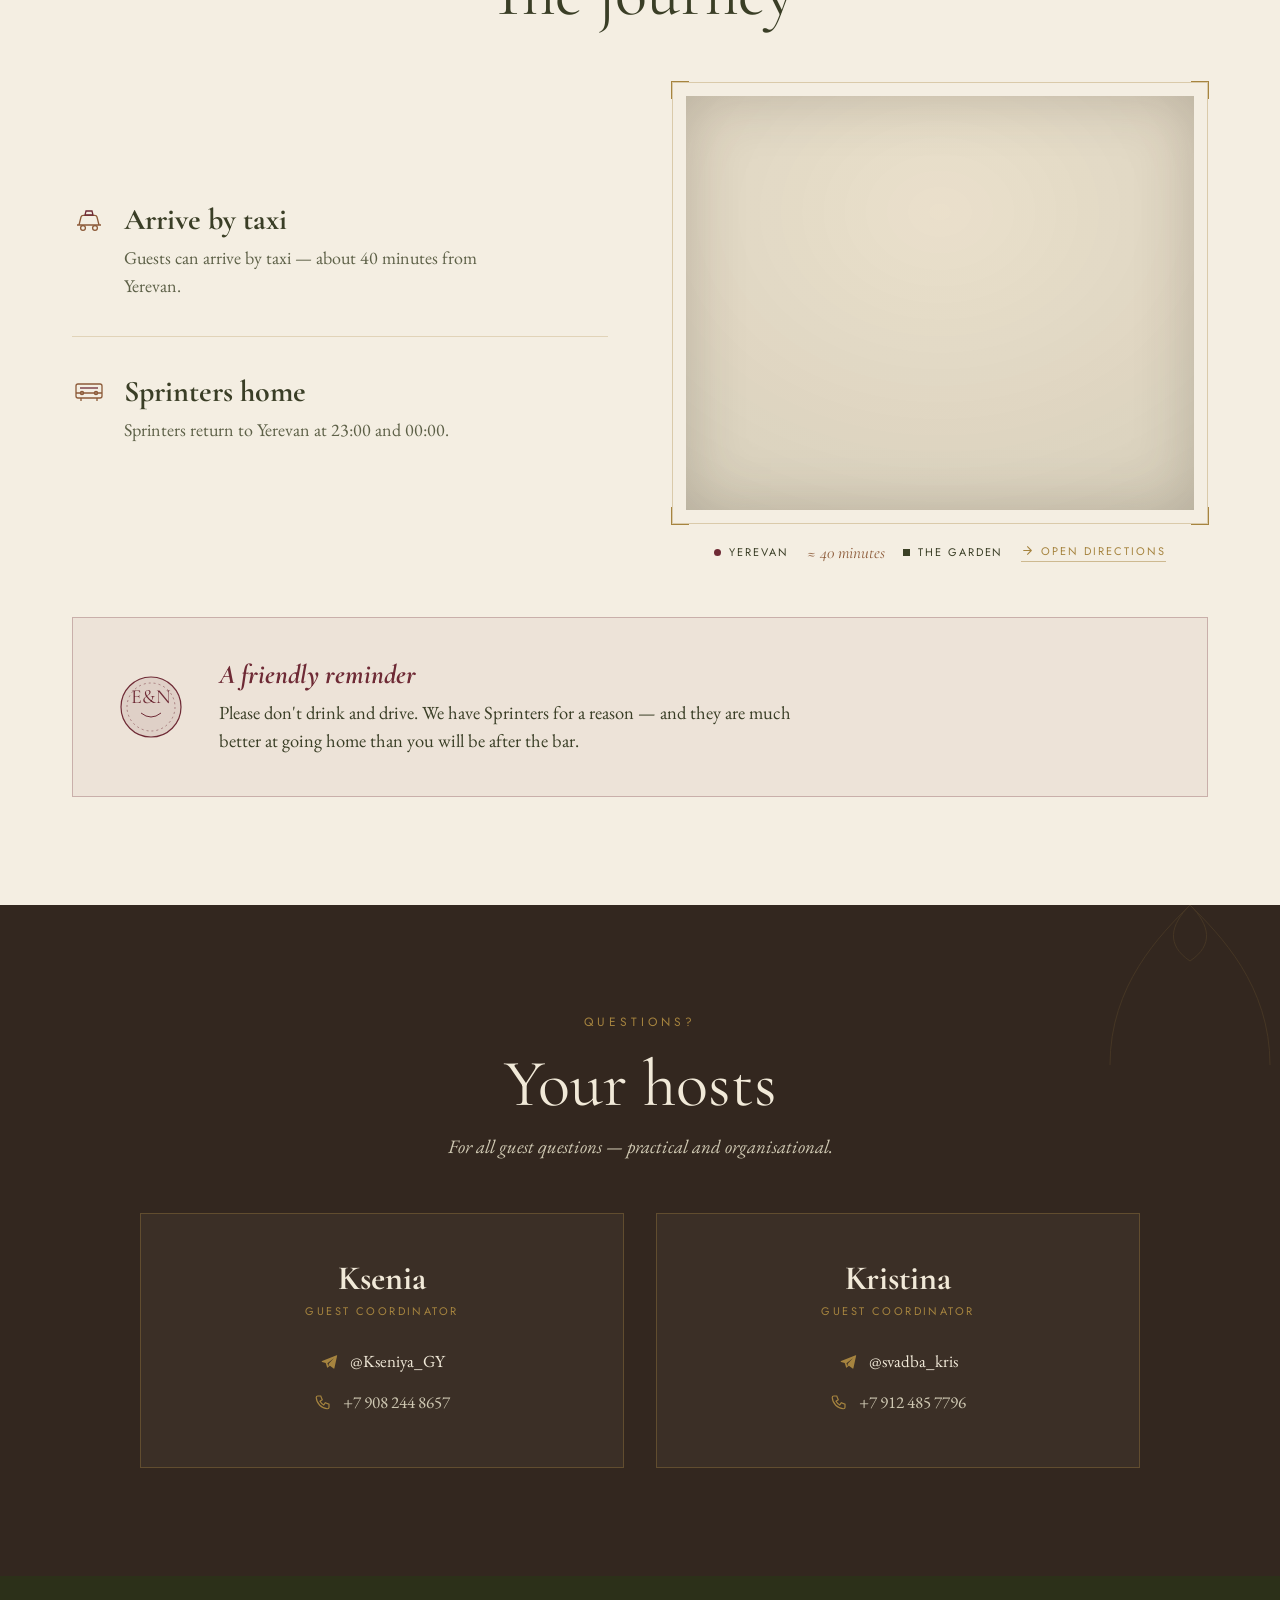
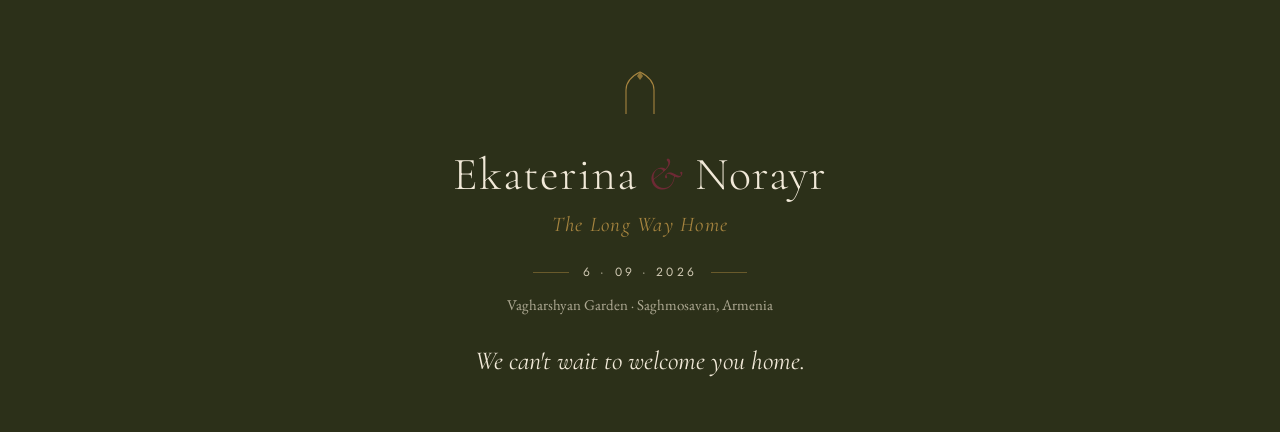
==== commit 4760cda1: "Add trilingual dress code to the What to expect section - Palette strip (champagne → olive with a bo" ====
--- a/site/index.html
+++ b/site/index.html
@@ -48,7 +48,7 @@
 <link href="https://fonts.googleapis.com/css2?family=Cormorant+Garamond:ital,wght@0,300;0,400;0,500;0,600;1,300;1,400;1,500&family=EB+Garamond:ital,wght@0,400;0,500;1,400&family=Jost:wght@300;400;500&family=Noto+Serif+Armenian:wght@300;400;500;600&family=Noto+Sans+Armenian:wght@300;400;500&display=swap" rel="stylesheet">
 <link rel="stylesheet" href="css/styles.css?v=20260709">
 <script src="js/image-slot.js?v=20260709" defer></script>
-<script src="js/main.js?v=20260709" defer></script>
+<script src="js/main.js?v=20260709b" defer></script>
 </head>
 <body>
 <a class="skip-link" href="#main">Skip to content</a>
@@ -315,6 +315,59 @@
         <p data-i18n="exp.d8" style="margin:0;font-family:'EB Garamond','Noto Serif Armenian',serif;font-size:15.5px;color:var(--ink-soft);line-height:1.5">Dinner, dancing, candlelit gorge views, and stargazing.</p>
       </div>
     </div>
+
+    <!-- ---- Dress code ---- -->
+    <div data-reveal style="margin-top:clamp(64px,9vh,110px);text-align:center">
+      <div aria-hidden="true" style="width:60px;height:1px;background:var(--brass);margin:0 auto clamp(28px,4vh,44px)"></div>
+      <p data-i18n="dc.eyebrow" style="font-family:'Jost','Noto Sans Armenian',sans-serif;font-size:12px;letter-spacing:.34em;text-transform:uppercase;color:var(--wine);margin:0 0 16px">Dress code</p>
+      <h3 data-i18n="dc.title" style="margin:0 0 12px;font-family:'Cormorant Garamond','Noto Serif Armenian',serif;font-weight:400;font-size:clamp(30px,4vw,52px);line-height:1.04;color:var(--ink)">A garden palette</h3>
+      <p data-i18n="dc.intro" style="margin:0 auto;font-family:'EB Garamond','Noto Serif Armenian',serif;font-size:clamp(15px,1.5vw,17.5px);color:var(--ink-soft);max-width:56ch;line-height:1.62">We gather in a garden above the gorge, in sunset and candlelight. Please dress in a calm, natural palette — and if you add a touch of bordeaux, we'll be delighted. It sets the mood of the evening, though it's never required.</p>
+    </div>
+
+    <div data-reveal data-delay="60" style="max-width:840px;margin:clamp(32px,5vh,52px) auto 0">
+      <p data-i18n="dc.paletteLabel" style="text-align:center;font-family:'Cormorant Garamond','Noto Serif Armenian',serif;font-size:15px;letter-spacing:.15em;text-transform:uppercase;color:var(--wine);margin:0 0 20px">Palette</p>
+      <div style="display:flex;flex-wrap:wrap;border-radius:2px;overflow:hidden;box-shadow:0 12px 30px -20px rgba(110,42,53,.5)">
+        <div style="flex:1 1 74px;height:90px;position:relative;background:#EEE3CC"><span data-i18n="dc.sw2" style="position:absolute;left:3px;right:3px;bottom:8px;text-align:center;font-family:'Jost','Noto Sans Armenian',sans-serif;font-size:9px;letter-spacing:.03em;text-transform:uppercase;color:#6b5b4f;line-height:1.2">Champagne</span></div>
+        <div style="flex:1 1 74px;height:90px;position:relative;background:#EFE3D3"><span data-i18n="dc.sw3" style="position:absolute;left:3px;right:3px;bottom:8px;text-align:center;font-family:'Jost','Noto Sans Armenian',sans-serif;font-size:9px;letter-spacing:.03em;text-transform:uppercase;color:#6b5b4f;line-height:1.2">Cream</span></div>
+        <div style="flex:1 1 74px;height:90px;position:relative;background:#E9C9AE"><span data-i18n="dc.sw4" style="position:absolute;left:3px;right:3px;bottom:8px;text-align:center;font-family:'Jost','Noto Sans Armenian',sans-serif;font-size:9px;letter-spacing:.03em;text-transform:uppercase;color:#4a3c2e;line-height:1.2">Peach</span></div>
+        <div style="flex:1 1 74px;height:90px;position:relative;background:#E3B896"><span data-i18n="dc.sw5" style="position:absolute;left:3px;right:3px;bottom:8px;text-align:center;font-family:'Jost','Noto Sans Armenian',sans-serif;font-size:9px;letter-spacing:.03em;text-transform:uppercase;color:#4a3c2e;line-height:1.2">Apricot</span></div>
+        <div style="flex:1 1 74px;height:90px;position:relative;background:#E8D4C8"><span data-i18n="dc.sw6" style="position:absolute;left:3px;right:3px;bottom:8px;text-align:center;font-family:'Jost','Noto Sans Armenian',sans-serif;font-size:9px;letter-spacing:.03em;text-transform:uppercase;color:#4a3c2e;line-height:1.2">Powder beige</span></div>
+        <div style="flex:1 1 74px;height:90px;position:relative;background:#D9B8AE"><span data-i18n="dc.sw7" style="position:absolute;left:3px;right:3px;bottom:8px;text-align:center;font-family:'Jost','Noto Sans Armenian',sans-serif;font-size:9px;letter-spacing:.03em;text-transform:uppercase;color:#4a3c2e;line-height:1.2">Dusty rose</span></div>
+        <div style="flex:1 1 74px;height:90px;position:relative;background:#D9C7A8"><span data-i18n="dc.sw8" style="position:absolute;left:3px;right:3px;bottom:8px;text-align:center;font-family:'Jost','Noto Sans Armenian',sans-serif;font-size:9px;letter-spacing:.03em;text-transform:uppercase;color:#4a3c2e;line-height:1.2">Sand</span></div>
+        <div style="flex:1 1 74px;height:90px;position:relative;background:#B4A290"><span data-i18n="dc.sw9" style="position:absolute;left:3px;right:3px;bottom:8px;text-align:center;font-family:'Jost','Noto Sans Armenian',sans-serif;font-size:9px;letter-spacing:.03em;text-transform:uppercase;color:#fff;line-height:1.2">Taupe</span></div>
+        <div style="flex:1 1 74px;height:90px;position:relative;background:#8B8563"><span data-i18n="dc.sw10" style="position:absolute;left:3px;right:3px;bottom:8px;text-align:center;font-family:'Jost','Noto Sans Armenian',sans-serif;font-size:9px;letter-spacing:.03em;text-transform:uppercase;color:#fff;line-height:1.2">Olive</span></div>
+        <div style="flex:1 1 74px;height:90px;position:relative;background:#6E2430"><span data-i18n="dc.sw11" style="position:absolute;left:3px;right:3px;bottom:8px;text-align:center;font-family:'Jost','Noto Sans Armenian',sans-serif;font-size:9px;letter-spacing:.03em;text-transform:uppercase;color:#EFE3D3;line-height:1.2">Bordeaux · accent</span></div>
+      </div>
+      <p data-i18n="dc.accent" style="text-align:center;margin:14px 0 0;font-family:'EB Garamond','Noto Serif Armenian',serif;font-size:13px;color:var(--ink-soft)">Build your look from the warm, pastel tones on the left. Bordeaux is our little wish — an optional accent, if you'd like to add it.</p>
+    </div>
+
+    <div data-reveal data-delay="120" style="display:grid;grid-template-columns:repeat(auto-fit,minmax(260px,1fr));gap:clamp(16px,2vw,28px);max-width:840px;margin:clamp(32px,5vh,52px) auto 0">
+      <div class="expect-card" style="padding:30px 28px;border:1px solid rgba(140,90,56,.26);background:rgba(255,251,242,.4)">
+        <h4 data-i18n="dc.womenT" style="margin:0 0 12px;font-family:'Cormorant Garamond','Noto Serif Armenian',serif;font-size:clamp(20px,2.2vw,24px);color:var(--wine)">For her</h4>
+        <p data-i18n="dc.womenLead" style="margin:0 0 14px;font-family:'EB Garamond','Noto Serif Armenian',serif;font-size:14.5px;color:var(--ink-soft);line-height:1.55">A dress or suit in a neutral tone. Any cut — midi, maxi, or a jumpsuit.</p>
+        <ul style="margin:0;padding-left:18px;font-family:'EB Garamond','Noto Serif Armenian',serif;font-size:14.5px;color:var(--ink-soft);line-height:1.5">
+          <li data-i18n="dc.womenLi1" style="margin-bottom:7px">A bordeaux accent is welcome — earrings, a clutch, a slim belt, or a ribbon in your hair.</li>
+          <li data-i18n="dc.womenLi2" style="margin-bottom:7px">A light shawl or wrap in bordeaux is lovely for the evening chill.</li>
+          <li data-i18n="dc.womenLi3">Shoes without a thin stiletto — there's grass and gravel underfoot.</li>
+        </ul>
+        <p style="margin:16px 0 0;padding-top:14px;border-top:1px dashed rgba(180,162,144,.7);font-family:'EB Garamond','Noto Serif Armenian',serif;font-size:12.5px;color:#8a6b6b;line-height:1.5"><b data-i18n="dc.avoidLabel" style="color:var(--wine)">Best avoided:</b> <span data-i18n="dc.womenAvoid">white and ivory (the bride's colours), neon, sporty casual.</span></p>
+      </div>
+      <div class="expect-card" style="padding:30px 28px;border:1px solid rgba(140,90,56,.26);background:rgba(255,251,242,.4)">
+        <h4 data-i18n="dc.menT" style="margin:0 0 12px;font-family:'Cormorant Garamond','Noto Serif Armenian',serif;font-size:clamp(20px,2.2vw,24px);color:var(--wine)">For him</h4>
+        <p data-i18n="dc.menLead" style="margin:0 0 14px;font-family:'EB Garamond','Noto Serif Armenian',serif;font-size:14.5px;color:var(--ink-soft);line-height:1.55">A light-toned suit — beige, sand, or grey-olive. A cream or white shirt.</p>
+        <ul style="margin:0;padding-left:18px;font-family:'EB Garamond','Noto Serif Armenian',serif;font-size:14.5px;color:var(--ink-soft);line-height:1.5">
+          <li data-i18n="dc.menLi1" style="margin-bottom:7px">A bordeaux accent is welcome — a tie, bow tie, or pocket square.</li>
+          <li data-i18n="dc.menLi2">The jacket can come off for dancing — but do bring it; the evening turns cool.</li>
+        </ul>
+        <p style="margin:16px 0 0;padding-top:14px;border-top:1px dashed rgba(180,162,144,.7);font-family:'EB Garamond','Noto Serif Armenian',serif;font-size:12.5px;color:#8a6b6b;line-height:1.5"><b data-i18n="dc.avoidLabel2" style="color:var(--wine)">Best avoided:</b> <span data-i18n="dc.menAvoid">an all-black suit (too formal for a garden), shorts, sneakers, jeans.</span></p>
+      </div>
+    </div>
+
+    <div data-reveal data-delay="180" style="max-width:840px;margin:clamp(28px,4vh,44px) auto 0;background:var(--leather);color:var(--cream);padding:clamp(28px,4vw,38px) clamp(24px,4vw,34px);border-radius:3px;text-align:center">
+      <h4 data-i18n="dc.noteT" style="margin:0 0 14px;font-family:'Cormorant Garamond','Noto Serif Armenian',serif;font-weight:500;font-size:clamp(20px,2.4vw,26px);color:var(--cream)">Good to know</h4>
+      <p data-i18n="dc.note1" style="margin:0 auto 10px;font-family:'EB Garamond','Noto Serif Armenian',serif;font-size:14.5px;color:var(--cream-soft);max-width:52ch;line-height:1.6">The ceremony and reception are outdoors, on grass and gravel paths. After sunset the mountains turn cool — bring a light extra layer.</p>
+      <p data-i18n="dc.note2" style="margin:0 auto;font-family:'EB Garamond','Noto Serif Armenian',serif;font-size:14.5px;color:var(--cream-soft);max-width:52ch;line-height:1.6">Steady shoes are your friend — nothing with a sharp heel.</p>
+    </div>
   </div>
 </section>
 
